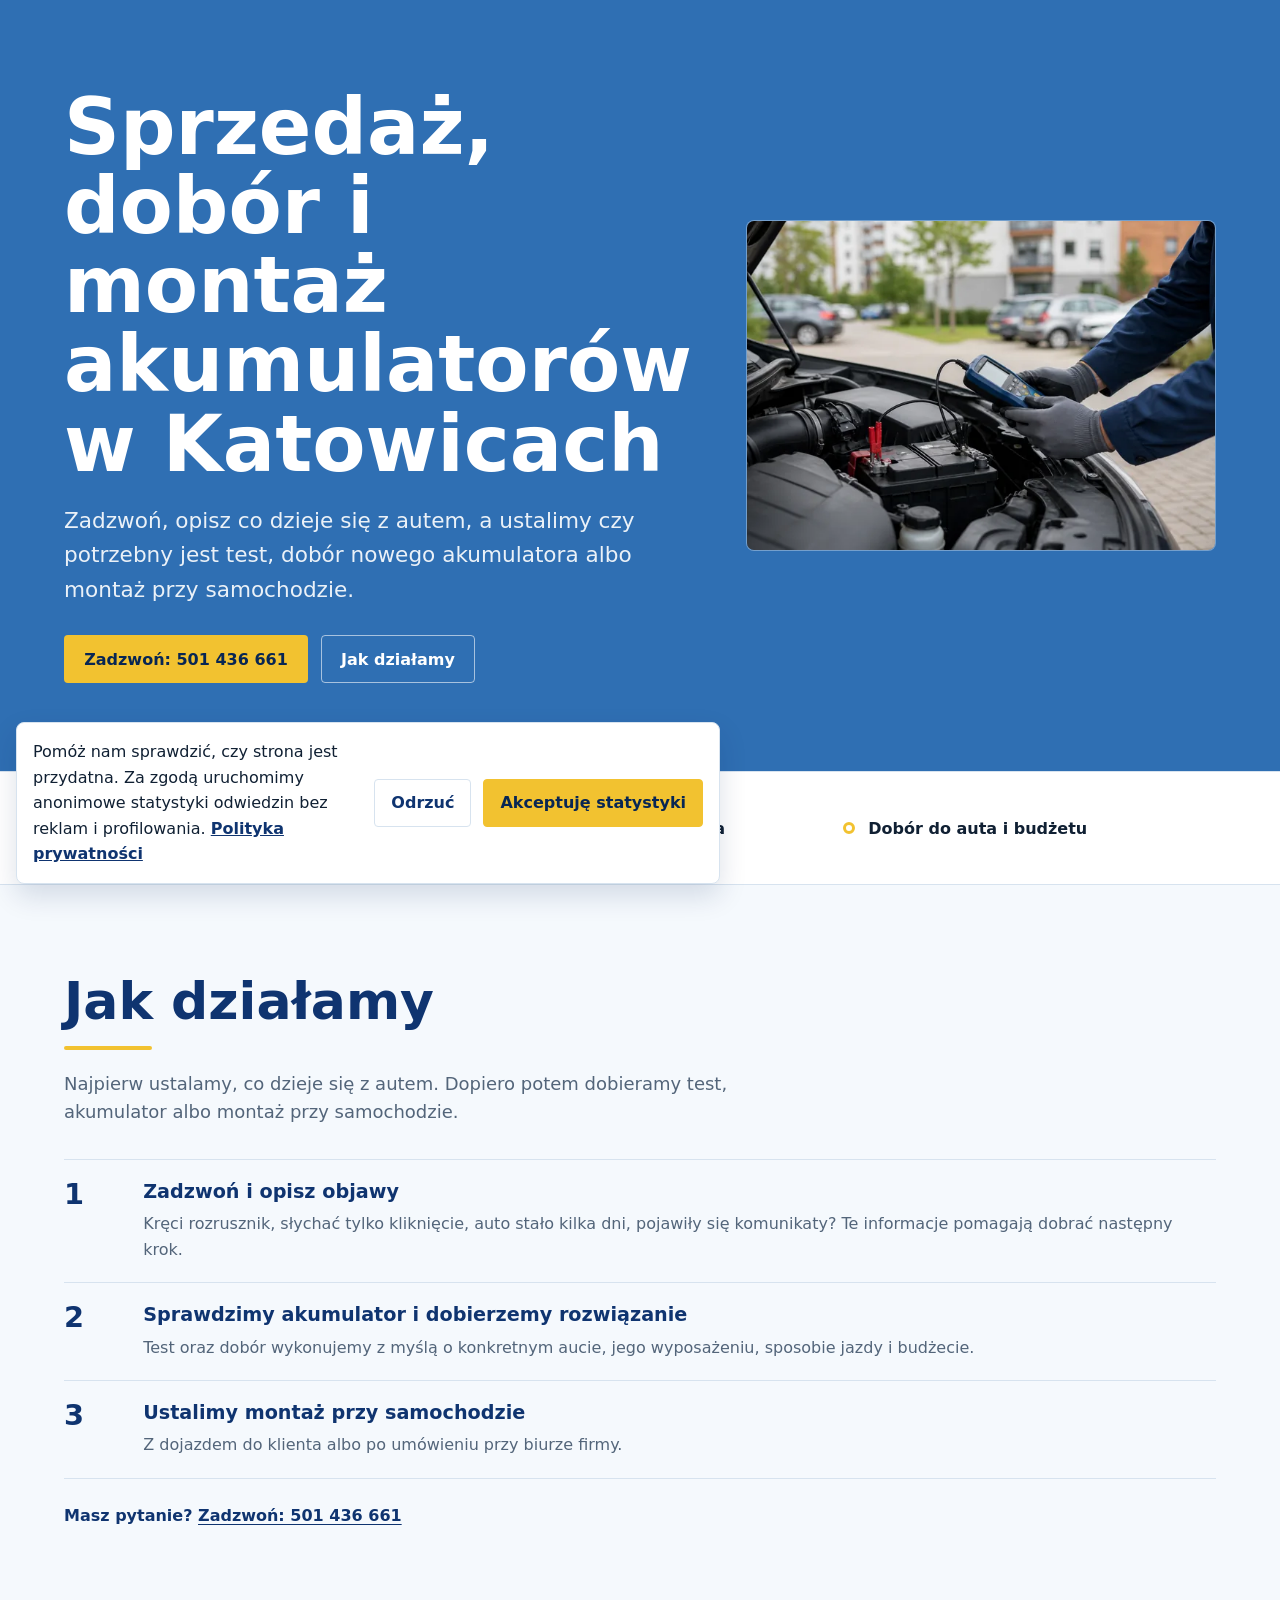
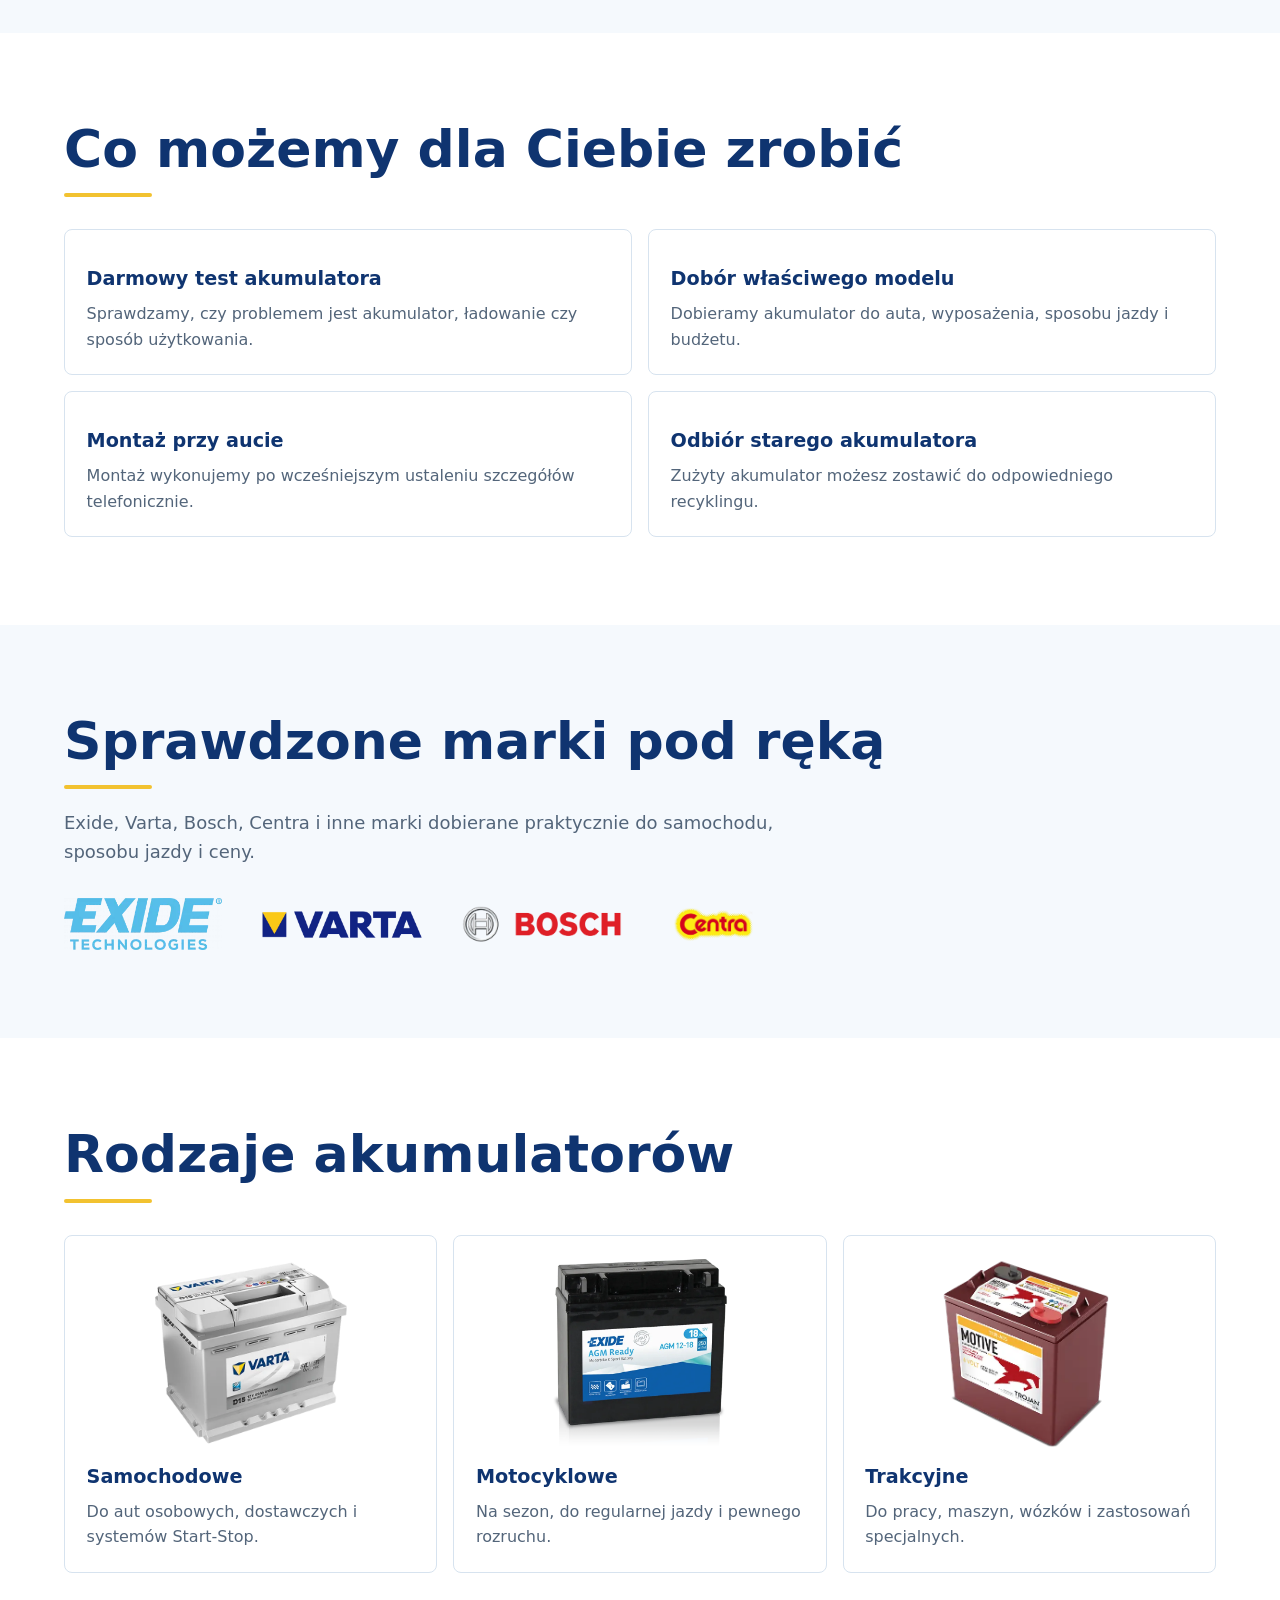
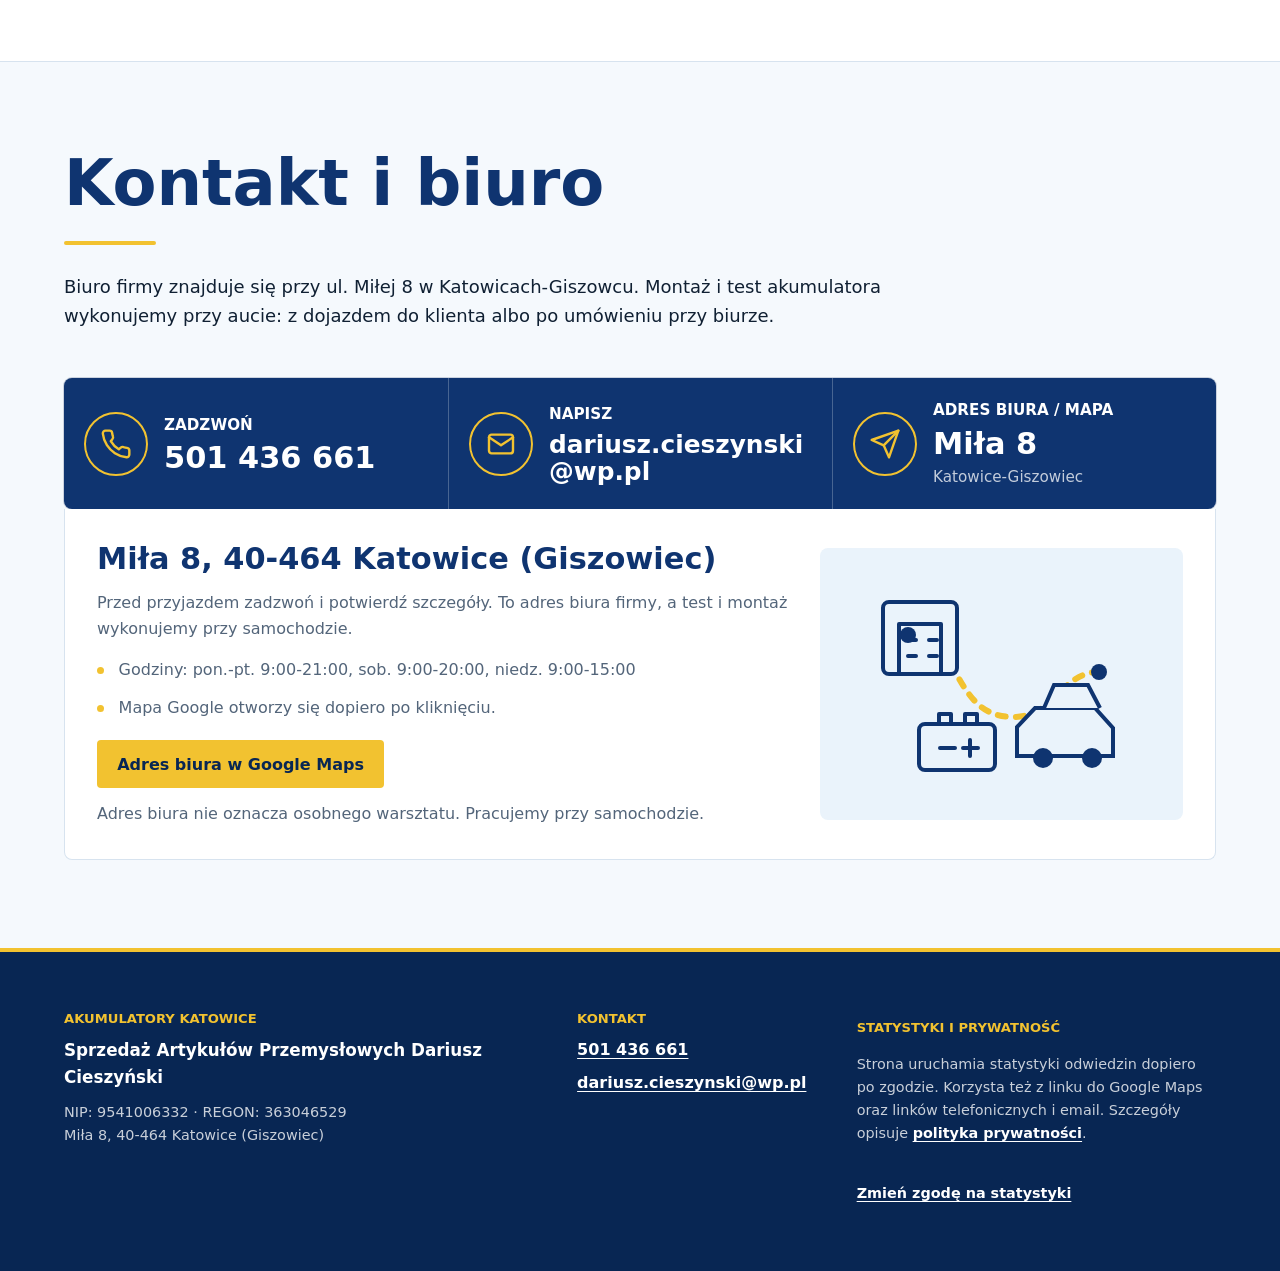
==== index.html @ f0801b29 "feat: clarify homepage service wording" ====
<!DOCTYPE html>
<html lang="pl">

<head>
    <title>Akumulatory Katowice - sprzedaż, dobór i montaż</title>
    <meta charset="UTF-8">
    <meta name="viewport" content="width=device-width, initial-scale=1.0">
    <meta name="description"
        content="Sprzedaż, dobór, test i montaż akumulatorów w Katowicach. Zadzwoń, opisz objawy i ustal kolejny krok bez wymiany w ciemno.">
    <meta name="keywords" content="akumulatory Katowice, sprzedaż akumulatorów Katowice, test akumulatora, montaż akumulatora Katowice">
    <meta name="language" content="pl">
    <link rel="canonical" href="https://akumulatory-katowice.pl/">
    <link rel="icon" type="image/png" href="./assets/favicon/favicon-96x96.png" sizes="96x96">
    <link rel="icon" type="image/svg+xml" href="./assets/favicon/favicon.svg">
    <link rel="shortcut icon" href="./assets/favicon/favicon.ico">
    <link rel="apple-touch-icon" sizes="180x180" href="./assets/favicon/apple-touch-icon.png">
    <link rel="manifest" href="./assets/favicon/site.webmanifest">
    <link href="./assets/site.css" rel="stylesheet">
    <script type="application/ld+json">
        [
          {
              "@context": "https://schema.org",
              "@type": "WebPage",
              "@id": "https://akumulatory-katowice.pl/#webpage",
              "url": "https://akumulatory-katowice.pl/",
              "name": "Akumulatory Katowice - sprzedaż, dobór i montaż",
              "description": "Sprzedaż, dobór, test i montaż akumulatorów przy aucie w Katowicach i okolicach.",
              "specialty": "Akumulatory Katowice - sprzedaż, dobór, test i montaż",
              "primaryImageOfPage": "https://akumulatory-katowice.pl/assets/hero-battery-diagnosis-1280.webp",
              "mainEntity": {
                "@id": "https://akumulatory-katowice.pl/#localbusiness"
              }
          },
          {
            "@context": "https://schema.org",
            "@type": "LocalBusiness",
            "@id": "https://akumulatory-katowice.pl/#localbusiness",
            "name": "Sprzedaż Artykułów Przemysłowych Dariusz Cieszyński",
            "alternateName": [
              "Akumulatory Katowice",
              "Sprzedaż akumulatorów Katowice",
              "Test i montaż akumulatorów przy aucie"
            ],
            "description": "Sprzedaż, dobór, test i montaż akumulatorów przy aucie w Katowicach i okolicach.",
            "address": {
              "@type": "PostalAddress",
              "streetAddress": "Miła 8",
              "addressLocality": "Katowice",
              "addressRegion": "śląskie",
              "postalCode": "40-464",
              "addressCountry": "PL"
            },
            "geo": {
              "@type": "GeoCoordinates",
              "latitude": 50.2252607,
              "longitude": 19.0676135
            },
            "telephone": "+48501436661",
            "email": "dariusz.cieszynski@wp.pl",
            "url": "https://akumulatory-katowice.pl",
            "hasMap": "https://www.google.com/maps/dir/?api=1&destination=Mi%C5%82a%208%2C%2040-464%20Katowice",
            "priceRange": "$",
            "image": "https://akumulatory-katowice.pl/assets/hero-battery-diagnosis-1280.webp",
            "areaServed": "Katowice i okolice",
            "currenciesAccepted": "PLN",
            "taxID": "9541006332",
            "identifier": [
              {
                "@type": "PropertyValue",
                "propertyID": "REGON",
                "value": "363046529"
              }
            ],
            "openingHoursSpecification": [
              {
                "@type": "OpeningHoursSpecification",
                "dayOfWeek": ["Monday", "Tuesday", "Wednesday", "Thursday", "Friday"],
                "opens": "09:00",
                "closes": "21:00"
              },
              {
                "@type": "OpeningHoursSpecification",
                "dayOfWeek": ["Saturday"],
                "opens": "09:00",
                "closes": "20:00"
              },
              {
                "@type": "OpeningHoursSpecification",
                "dayOfWeek": ["Sunday"],
                "opens": "09:00",
                "closes": "15:00"
              }
            ]
          }
        ]
        </script>
</head>

<body class="page-shell">
    <main>
        <header class="hero section">
            <div class="container hero-grid">
                <div>
                    <h1 class="hero-title">Sprzedaż, dobór i montaż akumulatorów w Katowicach</h1>
                    <p class="hero-copy">Zadzwoń, opisz co dzieje się z autem, a ustalimy czy potrzebny jest test, dobór nowego akumulatora albo montaż przy samochodzie.</p>
                    <div class="hero-actions">
                        <a class="button button-primary" href="tel:+48501436661" data-umami-event="hero-phone-cta">Zadzwoń: 501&nbsp;436&nbsp;661</a>
                        <a class="button button-secondary" href="#jak-dzialamy" data-umami-event="hero-how-it-works-secondary-cta">Jak działamy</a>
                    </div>
                </div>
                <div class="hero-media">
                    <img src="./assets/hero-battery-diagnosis-960.webp"
                        srcset="./assets/hero-battery-diagnosis-640.webp 640w, ./assets/hero-battery-diagnosis-960.webp 960w, ./assets/hero-battery-diagnosis-1280.webp 1280w"
                        sizes="(min-width: 768px) 42vw, 100vw"
                        alt="Test akumulatora przy samochodzie"
                        width="1280" height="900"
                        fetchpriority="high" decoding="async">
                </div>
            </div>
        </header>

        <section class="trust-rail section" aria-label="Najważniejsze zasady obsługi">
            <div class="container">
                <ul class="trust-list">
                    <li>Bez wymiany w ciemno</li>
                    <li>Darmowy test akumulatora</li>
                    <li>Dobór do auta i budżetu</li>
                </ul>
            </div>
        </section>

        <section id="jak-dzialamy" class="section band-soft" aria-labelledby="how-heading">
            <div class="container">
                <h2 id="how-heading" class="section-heading">Jak działamy</h2>
                <p class="section-lead">Najpierw ustalamy, co dzieje się z autem. Dopiero potem dobieramy test, akumulator albo montaż przy samochodzie.</p>
                <div class="process-list">
                    <article class="process-step">
                        <span class="process-number">1</span>
                        <div>
                            <h3>Zadzwoń i opisz objawy</h3>
                            <p>Kręci rozrusznik, słychać tylko kliknięcie, auto stało kilka dni, pojawiły się komunikaty? Te informacje pomagają dobrać następny krok.</p>
                        </div>
                    </article>
                    <article class="process-step">
                        <span class="process-number">2</span>
                        <div>
                            <h3>Sprawdzimy akumulator i dobierzemy rozwiązanie</h3>
                            <p>Test oraz dobór wykonujemy z myślą o konkretnym aucie, jego wyposażeniu, sposobie jazdy i budżecie.</p>
                        </div>
                    </article>
                    <article class="process-step">
                        <span class="process-number">3</span>
                        <div>
                            <h3>Ustalimy montaż przy samochodzie</h3>
                            <p>Z dojazdem do klienta albo po umówieniu przy biurze firmy.</p>
                        </div>
                    </article>
                </div>
                <p class="inline-phone">Masz pytanie? <a href="tel:+48501436661" data-umami-event="how-phone-inline">Zadzwoń: 501&nbsp;436&nbsp;661</a></p>
            </div>
        </section>

        <section class="section band-white" aria-labelledby="services-heading">
            <div class="container">
                <h2 id="services-heading" class="section-heading">Co możemy dla Ciebie zrobić</h2>
                <div class="services-grid">
                    <article class="service-card">
                        <h3 class="card-title">Darmowy test akumulatora</h3>
                        <p class="card-copy">Sprawdzamy, czy problemem jest akumulator, ładowanie czy sposób użytkowania.</p>
                    </article>
                    <article class="service-card">
                        <h3 class="card-title">Dobór właściwego modelu</h3>
                        <p class="card-copy">Dobieramy akumulator do auta, wyposażenia, sposobu jazdy i budżetu.</p>
                    </article>
                    <article class="service-card">
                        <h3 class="card-title">Montaż przy aucie</h3>
                        <p class="card-copy">Montaż wykonujemy po wcześniejszym ustaleniu szczegółów telefonicznie.</p>
                    </article>
                    <article class="service-card">
                        <h3 class="card-title">Odbiór starego akumulatora</h3>
                        <p class="card-copy">Zużyty akumulator możesz zostawić do odpowiedniego recyklingu.</p>
                    </article>
                </div>
            </div>
        </section>

        <section class="section band-soft" aria-labelledby="brands-heading">
            <div class="container">
                <h2 id="brands-heading" class="section-heading">Sprawdzone marki pod ręką</h2>
                <p class="section-lead">Exide, Varta, Bosch, Centra i inne marki dobierane praktycznie do samochodu, sposobu jazdy i ceny.</p>
                <div class="brand-strip" aria-label="Marki akumulatorów">
                    <img src="./assets/exide_logo_blue_300x99.webp" alt="Exide Technologies" width="300" height="99" loading="lazy" decoding="async">
                    <img src="./assets/varta-logo-1024x168.webp" alt="Varta" width="1024" height="168" loading="lazy" decoding="async">
                    <img src="./assets/bosch_logo.webp" alt="Bosch" width="800" height="189" loading="lazy" decoding="async">
                    <img src="./assets/centra_logo.webp" alt="Centra" width="1920" height="916" loading="lazy" decoding="async">
                </div>
            </div>
        </section>

        <section class="section band-white" aria-labelledby="battery-types-heading">
            <div class="container">
                <h2 id="battery-types-heading" class="section-heading">Rodzaje akumulatorów</h2>
                <div class="battery-grid">
                    <article class="battery-card">
                        <img src="./assets/varta-car-battery.webp" alt="Przykładowy akumulator samochodowy" width="500" height="500" loading="lazy" decoding="async">
                        <h3 class="card-title">Samochodowe</h3>
                        <p class="card-copy">Do aut osobowych, dostawczych i systemów Start-Stop.</p>
                    </article>
                    <article class="battery-card">
                        <img src="./assets/exide_mc_agm_ready.webp" alt="Przykładowy akumulator motocyklowy" width="650" height="650" loading="lazy" decoding="async">
                        <h3 class="card-title">Motocyklowe</h3>
                        <p class="card-copy">Na sezon, do regularnej jazdy i pewnego rozruchu.</p>
                    </article>
                    <article class="battery-card">
                        <img src="./assets/traction-battery.webp" alt="Przykładowy akumulator trakcyjny" width="615" height="415" loading="lazy" decoding="async">
                        <h3 class="card-title">Trakcyjne</h3>
                        <p class="card-copy">Do pracy, maszyn, wózków i zastosowań specjalnych.</p>
                    </article>
                </div>
            </div>
        </section>

        <!-- Contact Section -->
        <section id="kontakt" class="contact-section section" aria-labelledby="contact-heading">
            <div class="container">
                <h2 id="contact-heading" class="contact-heading">Kontakt i biuro</h2>
                <p class="contact-lead">Biuro firmy znajduje się przy ul. Miłej 8 w Katowicach-Giszowcu. Montaż i test akumulatora wykonujemy przy aucie: z dojazdem do klienta albo po umówieniu przy biurze.</p>

                <nav class="contact-action-rail" aria-label="Szybki kontakt">
                    <a class="contact-action" href="tel:+48501436661" data-umami-event="contact-phone-cta">
                        <span class="contact-action-icon" aria-hidden="true">
                            <svg viewBox="0 0 24 24" fill="none" stroke="currentColor" stroke-width="1.8"
                                stroke-linecap="round" stroke-linejoin="round" focusable="false">
                                <path
                                    d="M22 16.92v3a2 2 0 0 1-2.18 2 19.79 19.79 0 0 1-8.63-3.07 19.5 19.5 0 0 1-6-6A19.79 19.79 0 0 1 2.12 4.18 2 2 0 0 1 4.11 2h3a2 2 0 0 1 2 1.72c.12.9.32 1.77.59 2.61a2 2 0 0 1-.45 2.11L8.09 9.91a16 16 0 0 0 6 6l1.47-1.17a2 2 0 0 1 2.11-.45c.84.27 1.71.47 2.61.59A2 2 0 0 1 22 16.92z" />
                            </svg>
                        </span>
                        <span>
                            <strong>Zadzwoń</strong>
                            <span class="contact-action-value">501&nbsp;436&nbsp;661</span>
                        </span>
                    </a>
                    <a class="contact-action contact-action-email" href="mailto:dariusz.cieszynski@wp.pl"
                        data-umami-event="contact-email-cta">
                        <span class="contact-action-icon" aria-hidden="true">
                            <svg viewBox="0 0 24 24" fill="none" stroke="currentColor" stroke-width="1.8"
                                stroke-linecap="round" stroke-linejoin="round" focusable="false">
                                <rect x="3" y="5" width="18" height="14" rx="2" />
                                <path d="m3 7 9 6 9-6" />
                            </svg>
                        </span>
                        <span>
                            <strong>Napisz</strong>
                            <span class="contact-action-value">dariusz.cieszynski@wp.pl</span>
                        </span>
                    </a>
                    <a class="contact-action"
                        href="https://www.google.com/maps/dir/?api=1&destination=Mi%C5%82a%208%2C%2040-464%20Katowice"
                        target="_blank" rel="noopener noreferrer" data-umami-event="contact-directions-rail-cta">
                        <span class="contact-action-icon" aria-hidden="true">
                            <svg viewBox="0 0 24 24" fill="none" stroke="currentColor" stroke-width="1.8"
                                stroke-linecap="round" stroke-linejoin="round" focusable="false">
                                <path d="M22 2 11 13" />
                                <path d="m22 2-7 20-4-9-9-4 20-7z" />
                            </svg>
                        </span>
                        <span>
                            <strong>Adres biura / mapa</strong>
                            <span class="contact-action-value">Miła 8</span>
                            <span class="contact-action-note">Katowice-Giszowiec</span>
                        </span>
                    </a>
                </nav>

                <div class="contact-panel">
                    <div class="contact-panel-copy">
                        <h3>Miła 8, 40-464 Katowice (Giszowiec)</h3>
                        <p>Przed przyjazdem zadzwoń i potwierdź szczegóły. To adres biura firmy, a test i montaż wykonujemy przy samochodzie.</p>
                        <ul class="contact-note-list">
                            <li>Godziny: pon.-pt. 9:00-21:00, sob. 9:00-20:00, niedz. 9:00-15:00</li>
                            <li>Mapa Google otworzy się dopiero po kliknięciu.</li>
                        </ul>
                        <a class="button button-primary directions-button"
                            href="https://www.google.com/maps/dir/?api=1&destination=Mi%C5%82a%208%2C%2040-464%20Katowice"
                            target="_blank" rel="noopener noreferrer" data-umami-event="contact-directions-button-cta">Adres biura w Google Maps</a>
                        <p class="privacy-hint">Adres biura nie oznacza osobnego warsztatu. Pracujemy przy samochodzie.</p>
                    </div>
                    <div class="contact-visual" aria-hidden="true">
                        <svg viewBox="0 0 320 260" focusable="false">
                            <path class="contact-visual-route" d="M67 81c54 0 43 82 105 82 42 0 48-45 86-45" />
                            <g class="contact-visual-office">
                                <rect x="42" y="48" width="74" height="72" rx="6" />
                                <path d="M58 120V70h42v50" />
                                <path d="M67 86h8M88 86h8M67 102h8M88 102h8" />
                            </g>
                            <g class="contact-visual-car">
                                <path d="M194 154h60l18 20v28h-96v-29l18-19z" />
                                <path d="M203 154l10-23h34l12 23" />
                                <circle cx="202" cy="204" r="10" />
                                <circle cx="251" cy="204" r="10" />
                            </g>
                            <g class="contact-visual-battery">
                                <rect x="78" y="170" width="76" height="46" rx="6" />
                                <path d="M98 170v-10h12v10M124 170v-10h12v10" />
                                <path d="M99 194h15M122 194h15M129 186v16" />
                            </g>
                            <circle class="contact-visual-dot" cx="67" cy="81" r="8" />
                            <circle class="contact-visual-dot" cx="258" cy="118" r="8" />
                        </svg>
                    </div>
                </div>
            </div>
        </section>

        <!-- Footer -->
        <footer class="site-footer">
            <div class="container footer-grid">
                <div>
                    <p class="footer-kicker">Akumulatory Katowice</p>
                    <p class="footer-business">Sprzedaż Artykułów Przemysłowych Dariusz Cieszyński</p>
                    <p class="footer-meta">NIP: 9541006332 · REGON: 363046529<br>Miła 8, 40-464 Katowice (Giszowiec)</p>
                </div>
                <div>
                    <p class="footer-heading">Kontakt</p>
                    <ul class="footer-list">
                        <li><a href="tel:+48501436661">501&nbsp;436&nbsp;661</a></li>
                        <li><a href="mailto:dariusz.cieszynski@wp.pl">dariusz.cieszynski@wp.pl</a></li>
                    </ul>
                </div>
                <div id="prywatnosc" class="privacy-note">
                    <p class="footer-heading">Statystyki i prywatność</p>
                    <p>Strona uruchamia statystyki odwiedzin dopiero po zgodzie. Korzysta też z linku do Google Maps oraz linków telefonicznych i email. Szczegóły opisuje <a href="./privacy-policy.html">polityka prywatności</a>.</p>
                    <button class="privacy-settings" type="button" data-analytics-settings>Zmień zgodę na statystyki</button>
                </div>
            </div>
        </footer>
    </main>

    <section id="analytics-consent" class="analytics-consent" aria-label="Zgoda na statystyki" hidden>
        <div class="analytics-consent__inner">
            <p>Pomóż nam sprawdzić, czy strona jest przydatna. Za zgodą uruchomimy anonimowe statystyki odwiedzin bez reklam i profilowania.
                <a href="./privacy-policy.html">Polityka prywatności</a></p>
            <div class="analytics-consent__actions">
                <button class="analytics-consent__reject" type="button" data-analytics-reject>Odrzuć</button>
                <button class="analytics-consent__accept" type="button" data-analytics-accept>Akceptuję statystyki</button>
            </div>
        </div>
    </section>

    <script src="./assets/analytics-consent.js" defer></script>
</body>

</html>
---- assets/site.css ----
/*
Site CSS source of truth. There is no Tailwind build step.
Edit this file directly; index.html, 404.html, and privacy-policy.html all reference it.
*/
:root {
  color-scheme: light;
  --color-navy: #0f3470;
  --color-navy-strong: #082653;
  --color-blue: #2f6fb3;
  --color-blue-soft: #eaf3fb;
  --color-blue-soft-2: #f5f9fd;
  --color-yellow: #f2c230;
  --color-yellow-strong: #e0a90f;
  --color-ink: #102033;
  --color-muted: #53657a;
  --color-border: #d7e3ef;
  --color-white: #ffffff;
  --shadow-soft: 0 10px 26px rgb(8 38 83 / 0.1);
  --shadow-rail: 0 0 0 1px rgb(8 38 83 / 0.18);
  --radius-sm: 0.25rem;
  --radius-md: 0.5rem;
  --container: 72rem;
}

*,
*::before,
*::after {
  box-sizing: border-box;
}

html {
  scroll-behavior: smooth;
}

body {
  margin: 0;
  background: var(--color-blue-soft-2);
  color: var(--color-ink);
  font-family: system-ui, -apple-system, BlinkMacSystemFont, "Segoe UI", sans-serif;
  line-height: 1.6;
}

img,
svg {
  display: block;
  max-width: 100%;
}

a {
  color: inherit;
}

a:focus-visible,
button:focus-visible {
  outline: 3px solid var(--color-yellow);
  outline-offset: 3px;
}

.page-shell {
  min-height: 100vh;
}

.section {
  padding: clamp(3rem, 7vw, 5.5rem) 1.25rem;
}

.container {
  width: min(100%, var(--container));
  margin-inline: auto;
}

.section-heading {
  margin: 0;
  color: var(--color-navy);
  font-size: clamp(2rem, 5vw, 3.25rem);
  line-height: 1.08;
  text-wrap: balance;
}

.section-heading::after {
  content: "";
  display: block;
  width: 5.5rem;
  height: 0.25rem;
  margin-top: 1rem;
  border-radius: 999px;
  background: var(--color-yellow);
}

.section-lead {
  max-width: 48rem;
  margin: 1.25rem 0 0;
  color: var(--color-muted);
  font-size: 1.125rem;
}

.button {
  display: inline-flex;
  min-height: 3rem;
  align-items: center;
  justify-content: center;
  gap: 0.55rem;
  padding: 0.75rem 1.2rem;
  border: 1px solid transparent;
  border-radius: var(--radius-sm);
  font-weight: 800;
  line-height: 1.2;
  text-align: center;
  text-decoration: none;
}

.button-primary {
  background: var(--color-yellow);
  color: var(--color-navy-strong);
}

.button-primary:hover,
.button-primary:focus-visible {
  background: #ffd84d;
}

.button-secondary {
  border-color: rgb(255 255 255 / 0.58);
  color: var(--color-white);
}

.button-secondary:hover,
.button-secondary:focus-visible {
  background: rgb(255 255 255 / 0.1);
  border-color: var(--color-white);
}

.button-outline {
  border-color: var(--color-border);
  background: var(--color-white);
  color: var(--color-navy);
}

.button-outline:hover,
.button-outline:focus-visible {
  border-color: var(--color-yellow);
  background: var(--color-blue-soft);
}

.hero {
  background: #2f6fb3;
  color: var(--color-white);
}

.hero-grid {
  display: grid;
  gap: clamp(2rem, 5vw, 4rem);
  align-items: center;
}

.hero-title {
  max-width: 46rem;
  margin: 0;
  font-size: clamp(2.4rem, 8vw, 4.85rem);
  line-height: 1.02;
  text-wrap: balance;
}

.hero-copy {
  max-width: 42rem;
  margin: 1.25rem 0 0;
  color: rgb(255 255 255 / 0.9);
  font-size: clamp(1.08rem, 2vw, 1.35rem);
}

.hero-actions {
  display: flex;
  flex-wrap: wrap;
  gap: 0.8rem;
  margin-top: 1.75rem;
}

.hero-media {
  overflow: hidden;
  border-radius: var(--radius-md);
  border: 1px solid rgb(255 255 255 / 0.26);
  background: rgb(255 255 255 / 0.1);
}

.hero-media img {
  width: 100%;
  height: auto;
  aspect-ratio: 1280 / 900;
  object-fit: cover;
}

.trust-rail {
  padding-block: clamp(1.35rem, 3vw, 2rem);
  background: var(--color-white);
  border-top: 1px solid var(--color-border);
  border-bottom: 1px solid var(--color-border);
}

.trust-list {
  display: grid;
  gap: 1rem;
  margin: 0;
  padding: 0;
  list-style: none;
}

.trust-list li {
  display: flex;
  align-items: center;
  gap: 0.85rem;
  min-height: 3rem;
  padding: 0.35rem 0;
  color: var(--color-ink);
  font-weight: 800;
}

.trust-list li::before {
  content: "";
  width: 0.75rem;
  height: 0.75rem;
  flex: 0 0 auto;
  border: 3px solid var(--color-yellow);
  border-radius: 50%;
  background: var(--color-white);
}

.services-grid,
.battery-grid {
  display: grid;
  gap: 1rem;
  margin-top: 2rem;
}

.service-card,
.battery-card,
.policy-card,
.not-found-card {
  border: 1px solid var(--color-border);
  border-radius: var(--radius-md);
  background: var(--color-white);
  box-shadow: none;
}

.service-card,
.battery-card {
  padding: 1.35rem;
}

.process-list {
  display: grid;
  gap: 0;
  margin-top: 2rem;
  border-top: 1px solid var(--color-border);
}

.process-step {
  display: grid;
  gap: 0.75rem;
  padding: 1.25rem 0;
  border-bottom: 1px solid var(--color-border);
}

.process-number {
  color: var(--color-navy);
  font-size: 1.8rem;
  font-weight: 900;
  line-height: 1;
}

.process-step h3 {
  margin: 0;
  color: var(--color-navy);
  font-size: 1.2rem;
  line-height: 1.25;
}

.process-step p {
  margin: 0.45rem 0 0;
  color: var(--color-muted);
}

.card-title {
  margin: 1rem 0 0;
  color: var(--color-navy);
  font-size: 1.2rem;
  line-height: 1.25;
}

.card-copy {
  margin: 0.6rem 0 0;
  color: var(--color-muted);
}

.inline-phone {
  margin-top: 1.5rem;
  color: var(--color-navy);
  font-weight: 800;
}

.inline-phone a {
  color: var(--color-navy);
  text-underline-offset: 0.2em;
}

.band-white {
  background: var(--color-white);
}

.band-soft {
  background: var(--color-blue-soft-2);
}

.brand-strip {
  display: flex;
  flex-wrap: wrap;
  gap: 1.75rem 2.5rem;
  align-items: center;
  margin-top: 2rem;
}

.brand-strip img {
  width: auto;
  max-width: 10rem;
  max-height: 3.25rem;
  object-fit: contain;
  filter: saturate(0.92);
}

.battery-card img {
  width: 100%;
  height: 12rem;
  object-fit: contain;
  margin-bottom: 1rem;
}

.contact-section {
  background: var(--color-blue-soft-2);
  border-top: 1px solid var(--color-border);
}

.contact-heading {
  margin: 0;
  color: var(--color-navy);
  font-size: clamp(2.4rem, 7vw, 4rem);
  font-weight: 800;
  line-height: 1.05;
  text-wrap: balance;
}

.contact-heading::after {
  content: "";
  display: block;
  width: 5.75rem;
  height: 0.25rem;
  margin-top: 1.5rem;
  border-radius: 999px;
  background: var(--color-yellow);
}

.contact-lead {
  max-width: 56rem;
  margin: 1.75rem 0 0;
  color: var(--color-ink);
  font-size: 1.125rem;
}

.contact-action-rail {
  display: grid;
  margin-top: 3rem;
  overflow: hidden;
  border-radius: var(--radius-md);
  background: var(--color-navy);
  box-shadow: var(--shadow-rail);
}

.contact-action {
  display: flex;
  min-height: 6.75rem;
  align-items: center;
  gap: 1rem;
  padding: 1.25rem;
  color: var(--color-white);
  text-decoration: none;
}

.contact-action + .contact-action {
  border-top: 1px solid rgb(255 255 255 / 0.24);
}

.contact-action:hover,
.contact-action:focus-visible {
  background: rgb(255 255 255 / 0.08);
}

.contact-action-icon {
  display: inline-flex;
  width: 4rem;
  height: 4rem;
  flex: 0 0 auto;
  align-items: center;
  justify-content: center;
  border: 2px solid var(--color-yellow);
  border-radius: 999px;
  color: var(--color-yellow);
}

.contact-action-icon svg {
  width: 2rem;
  height: 2rem;
}

.contact-action strong,
.contact-action-value,
.contact-action-note {
  display: block;
}

.contact-action strong {
  font-size: 0.95rem;
  text-transform: uppercase;
  letter-spacing: 0;
}

.contact-action-value {
  margin-top: 0.25rem;
  font-size: clamp(1.35rem, 3.4vw, 1.9rem);
  font-weight: 900;
  line-height: 1.1;
}

.contact-action-email .contact-action-value {
  overflow-wrap: anywhere;
  font-size: clamp(1rem, 3vw, 1.55rem);
}

.contact-action-note {
  margin-top: 0.3rem;
  color: rgb(255 255 255 / 0.75);
  font-size: 0.95rem;
}

.contact-panel {
  display: grid;
  gap: 1.5rem;
  padding: clamp(1.25rem, 3vw, 2rem);
  border: 1px solid var(--color-border);
  border-top: 0;
  border-radius: 0 0 var(--radius-md) var(--radius-md);
  background: var(--color-white);
}

.contact-panel-copy h3 {
  margin: 0;
  color: var(--color-navy);
  font-size: clamp(1.35rem, 3vw, 1.9rem);
  line-height: 1.18;
}

.contact-panel-copy p {
  margin: 0.8rem 0 0;
  color: var(--color-muted);
}

.location-hours,
.privacy-hint {
  margin-top: 1rem;
  color: var(--color-muted);
}

.directions-button {
  margin-top: 1.25rem;
}

.contact-note-list {
  display: grid;
  gap: 0.75rem;
  margin: 1rem 0 0;
  padding: 0;
  list-style: none;
}

.contact-note-list li {
  position: relative;
  padding-left: 1.35rem;
  color: var(--color-muted);
}

.contact-note-list li::before {
  content: "";
  position: absolute;
  top: 0.62rem;
  left: 0;
  width: 0.45rem;
  height: 0.45rem;
  border-radius: 50%;
  background: var(--color-yellow);
}

.contact-visual {
  display: grid;
  min-height: 17rem;
  align-items: center;
  justify-items: center;
  border-radius: var(--radius-md);
  background: var(--color-blue-soft);
}

.contact-visual svg {
  width: min(100%, 20rem);
  height: auto;
}

.contact-visual-route {
  fill: none;
  stroke: var(--color-yellow);
  stroke-dasharray: 8 10;
  stroke-linecap: round;
  stroke-width: 6;
}

.contact-visual-office rect,
.contact-visual-car path,
.contact-visual-battery rect {
  fill: var(--color-blue-soft);
  stroke: var(--color-navy);
  stroke-width: 4;
}

.contact-visual-office path,
.contact-visual-battery path {
  fill: none;
  stroke: var(--color-navy);
  stroke-linecap: round;
  stroke-linejoin: round;
  stroke-width: 4;
}

.contact-visual-car circle,
.contact-visual-dot {
  fill: var(--color-navy);
}

.site-footer {
  padding: clamp(2.25rem, 5vw, 3.5rem) 1.25rem;
  border-top: 0.25rem solid var(--color-yellow);
  background: var(--color-navy-strong);
  color: var(--color-white);
}

.footer-grid {
  display: grid;
  gap: 1.75rem;
  align-items: start;
}

.footer-kicker,
.footer-heading {
  margin: 0 0 0.55rem;
  color: var(--color-yellow);
  font-weight: 900;
  text-transform: uppercase;
  letter-spacing: 0;
  font-size: 0.82rem;
}

.footer-business {
  margin: 0;
  font-weight: 800;
  font-size: 1.05rem;
}

.footer-meta,
.privacy-note {
  margin: 0.6rem 0 0;
  max-width: 58rem;
  color: rgb(255 255 255 / 0.78);
  font-size: 0.9rem;
}

.footer-list {
  display: grid;
  gap: 0.45rem;
  margin: 0;
  padding: 0;
  list-style: none;
}

.site-footer a,
.privacy-note a {
  color: var(--color-white);
  font-weight: 800;
  text-underline-offset: 0.2em;
}

.privacy-settings {
  display: inline-flex;
  min-height: 2.75rem;
  align-items: center;
  margin-top: 0.75rem;
  border: 0;
  background: transparent;
  color: var(--color-white);
  cursor: pointer;
  font: inherit;
  font-weight: 800;
  padding: 0;
  text-decoration: underline;
  text-underline-offset: 0.2em;
}

.analytics-consent {
  position: fixed;
  inset: auto 1rem 1rem;
  z-index: 20;
}

.analytics-consent[hidden] {
  display: none;
}

.analytics-consent__inner {
  display: grid;
  gap: 1rem;
  max-width: 44rem;
  padding: 1rem;
  border: 1px solid var(--color-border);
  border-radius: var(--radius-md);
  background: var(--color-white);
  box-shadow: 0 12px 28px rgb(8 38 83 / 0.14);
}

.analytics-consent p {
  margin: 0;
  color: var(--color-ink);
}

.analytics-consent a {
  color: var(--color-navy);
  font-weight: 800;
}

.analytics-consent__actions {
  display: flex;
  flex-wrap: wrap;
  gap: 0.75rem;
}

.analytics-consent button {
  min-height: 2.75rem;
  border-radius: var(--radius-sm);
  cursor: pointer;
  font: inherit;
  font-weight: 800;
  padding: 0.65rem 1rem;
}

.analytics-consent__reject {
  border: 1px solid var(--color-border);
  background: var(--color-white);
  color: var(--color-navy);
}

.analytics-consent__accept {
  border: 1px solid var(--color-yellow);
  background: var(--color-yellow);
  color: var(--color-navy-strong);
}

.legal-header {
  background: var(--color-blue);
  color: var(--color-white);
}

.legal-header a {
  color: var(--color-white);
  font-weight: 800;
  text-underline-offset: 0.2em;
}

.policy {
  max-width: 58rem;
}

.policy-card {
  padding: clamp(1.25rem, 4vw, 2rem);
}

.policy h2 {
  margin: 1.75rem 0 0;
  color: var(--color-navy);
  font-size: 1.25rem;
  line-height: 1.3;
}

.policy h2:first-child {
  margin-top: 0;
}

.policy p,
.policy li {
  color: var(--color-ink);
}

.policy ul {
  margin-top: 0.75rem;
  padding-left: 1.25rem;
}

.policy a {
  color: var(--color-navy);
  font-weight: 800;
  text-underline-offset: 0.2em;
}

.not-found-wrap {
  display: grid;
  min-height: 100vh;
  align-items: center;
  padding: 1.25rem;
  background: var(--color-blue);
}

.not-found-card {
  width: min(100%, 48rem);
  margin: auto;
  padding: clamp(1.5rem, 5vw, 2.75rem);
  border-top: 0.25rem solid var(--color-yellow);
  text-align: center;
}

.not-found-visual {
  display: grid;
  justify-items: center;
  margin: 1.25rem 0 1.5rem;
}

.not-found-visual svg {
  width: min(100%, 14rem);
  height: auto;
}

.not-found-route {
  fill: none;
  stroke: var(--color-yellow);
  stroke-dasharray: 7 9;
  stroke-linecap: round;
  stroke-width: 6;
}

.not-found-battery rect,
.not-found-sign path:first-child {
  fill: var(--color-blue-soft);
  stroke: var(--color-navy);
  stroke-width: 4;
}

.not-found-battery path,
.not-found-sign path:not(:first-child) {
  fill: none;
  stroke: var(--color-navy);
  stroke-linecap: round;
  stroke-linejoin: round;
  stroke-width: 4;
}

.not-found-sign circle,
.not-found-dot {
  fill: var(--color-navy);
}

.not-found-card h1 {
  margin: 0;
  color: var(--color-navy);
  font-size: clamp(2.2rem, 8vw, 4rem);
  line-height: 1.05;
}

.not-found-card p {
  color: var(--color-muted);
}

.not-found-card .hero-actions {
  justify-content: center;
}

.not-found-card .button {
  min-width: min(100%, 13rem);
}

.not-found-card .footer-business {
  color: var(--color-navy);
}

@media (min-width: 48rem) {
  .hero-grid {
    grid-template-columns: minmax(0, 1.05fr) minmax(20rem, 0.8fr);
  }

  .trust-list,
  .battery-grid {
    grid-template-columns: repeat(3, minmax(0, 1fr));
  }

  .process-step {
    grid-template-columns: 4.2rem minmax(0, 1fr);
    align-items: start;
  }

  .services-grid {
    grid-template-columns: repeat(2, minmax(0, 1fr));
  }

  .contact-action-rail {
    grid-template-columns: repeat(3, minmax(0, 1fr));
  }

  .contact-action + .contact-action {
    border-top: 0;
    border-left: 1px solid rgb(255 255 255 / 0.24);
  }

  .contact-panel {
    grid-template-columns: minmax(0, 1fr) minmax(18rem, 0.52fr);
    align-items: center;
  }

  .analytics-consent__inner {
    grid-template-columns: 1fr auto;
    align-items: center;
  }

  .footer-grid {
    grid-template-columns: minmax(0, 1.35fr) minmax(12rem, 0.7fr) minmax(18rem, 1fr);
  }
}

@media (max-width: 42rem) {
  .hero-actions,
  .analytics-consent__actions {
    display: grid;
    grid-template-columns: 1fr;
  }

  .button,
  .analytics-consent button {
    width: 100%;
  }

  .contact-action {
    min-height: 5.75rem;
  }

  .contact-action-icon {
    width: 3rem;
    height: 3rem;
  }

  .contact-action-icon svg {
    width: 1.45rem;
    height: 1.45rem;
  }
}
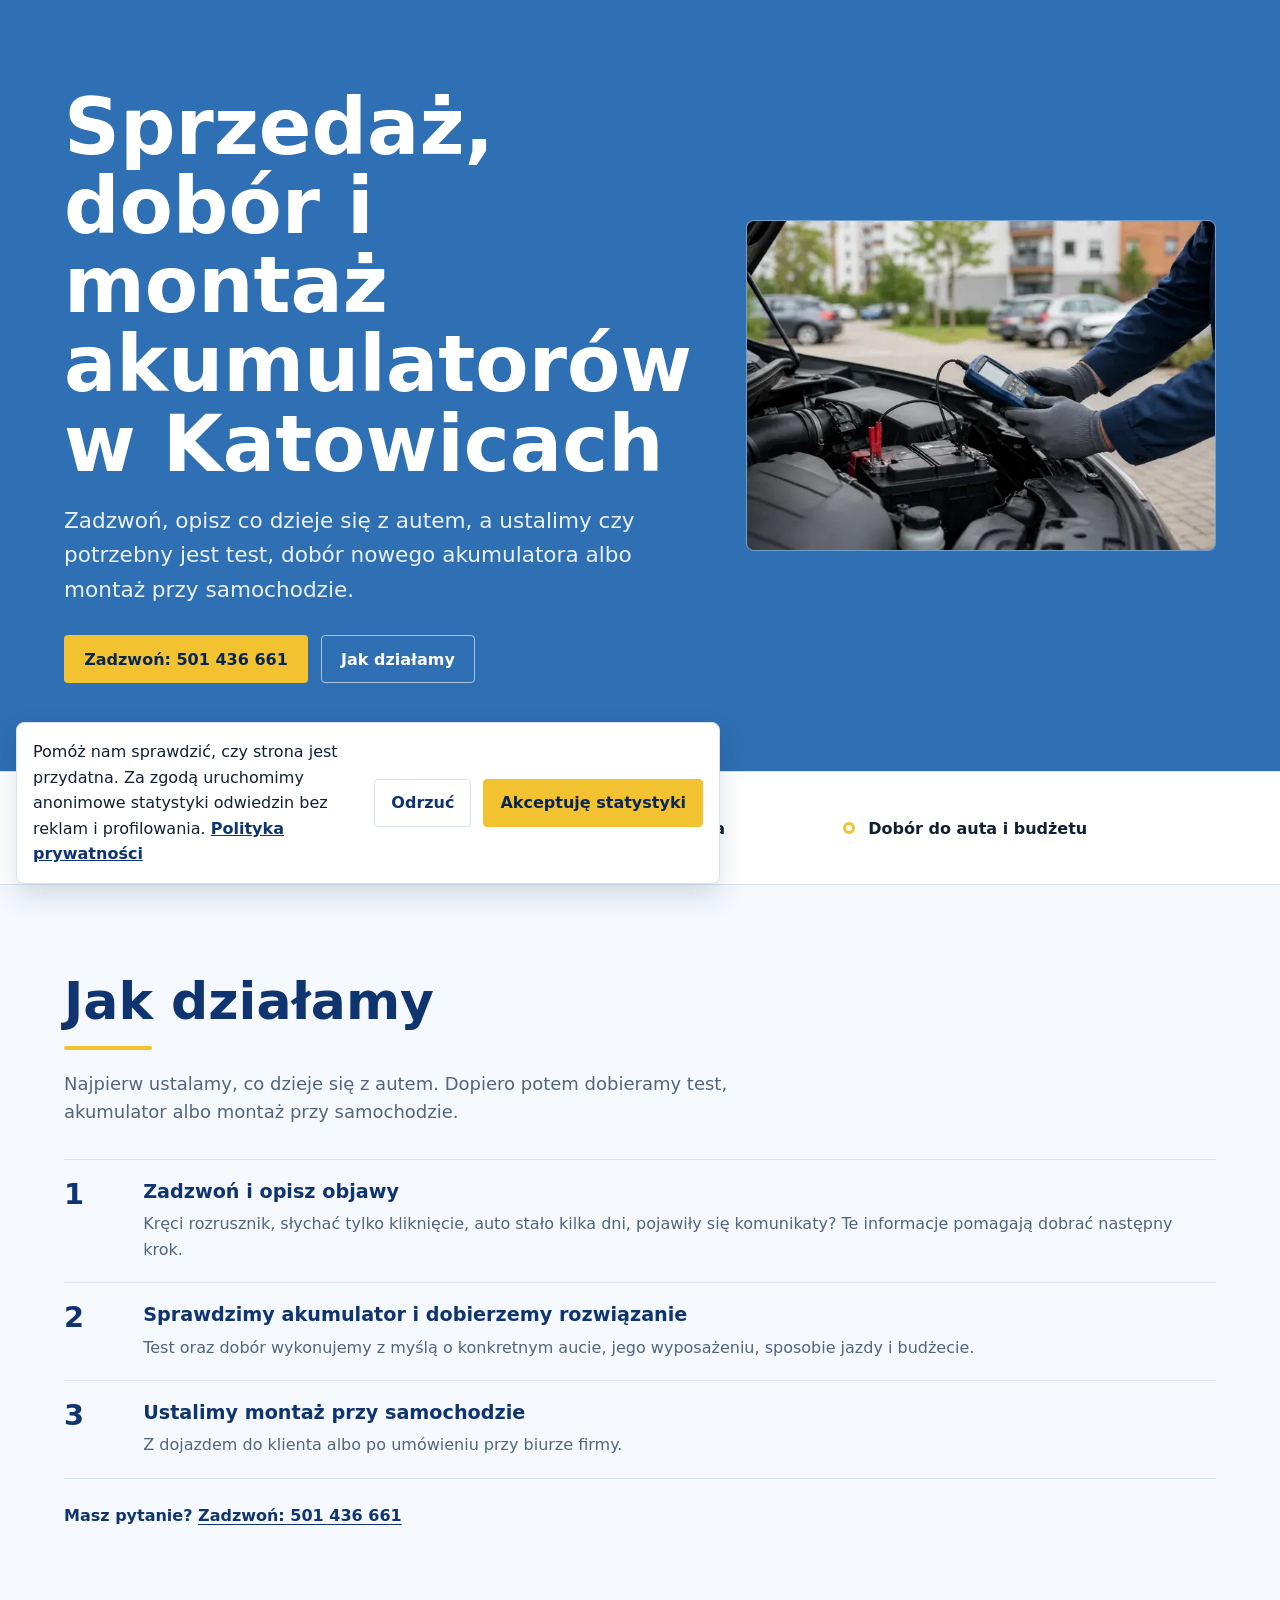
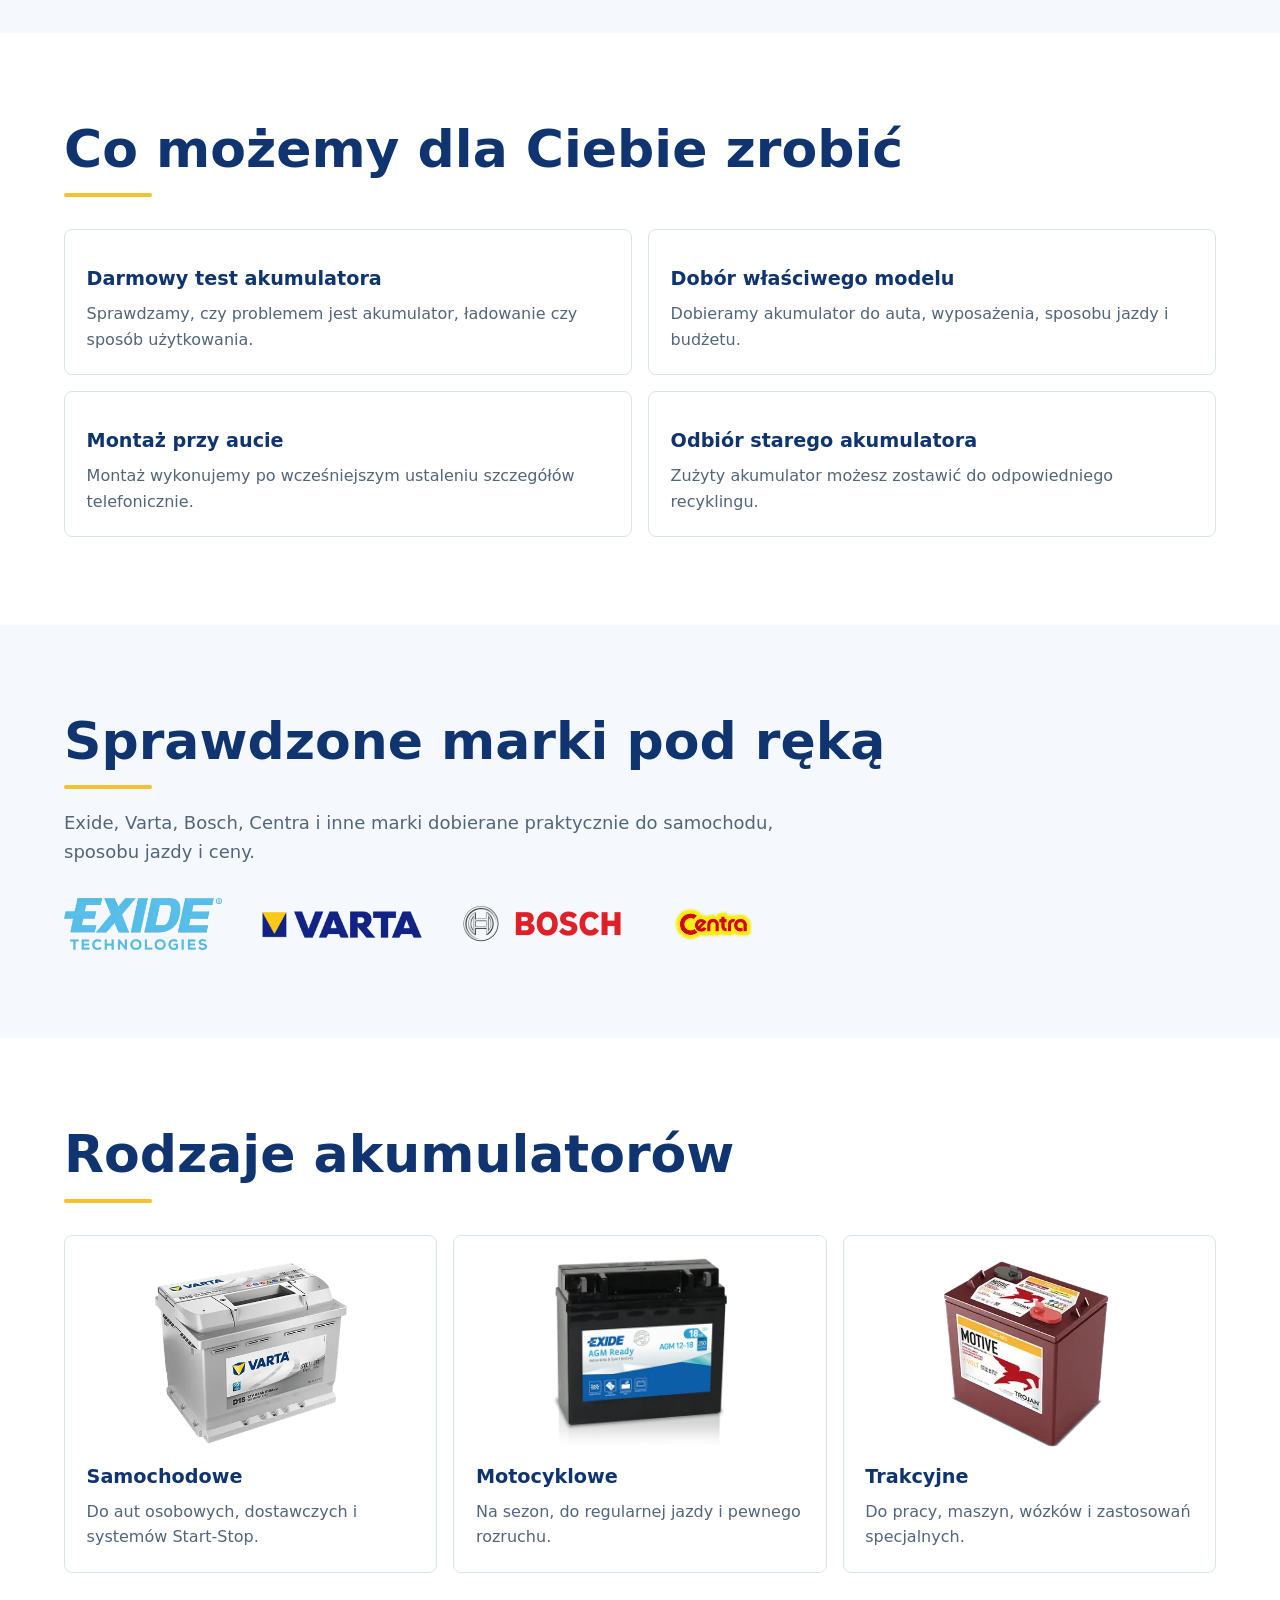
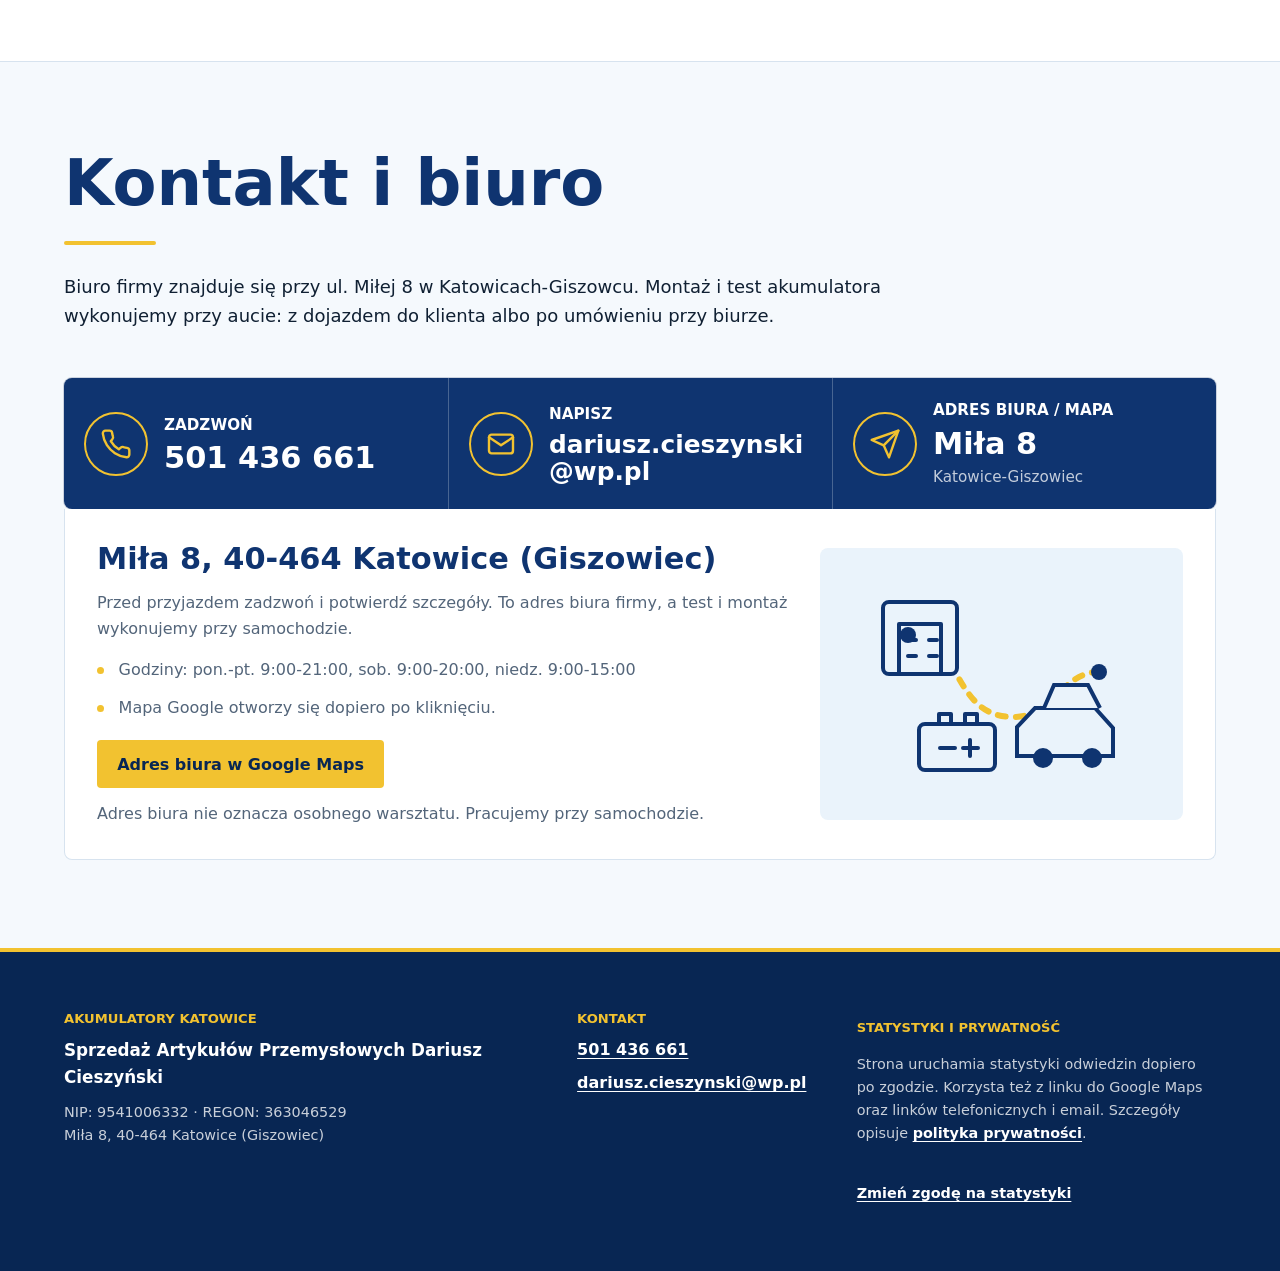
==== commit 63624f02: "perf: optimize homepage image assets" ====
--- a/index.html
+++ b/index.html
@@ -190,9 +190,9 @@
                 <p class="section-lead">Exide, Varta, Bosch, Centra i inne marki dobierane praktycznie do samochodu, sposobu jazdy i ceny.</p>
                 <div class="brand-strip" aria-label="Marki akumulatorów">
                     <img src="./assets/exide_logo_blue_300x99.webp" alt="Exide Technologies" width="300" height="99" loading="lazy" decoding="async">
-                    <img src="./assets/varta-logo-1024x168.webp" alt="Varta" width="1024" height="168" loading="lazy" decoding="async">
-                    <img src="./assets/bosch_logo.webp" alt="Bosch" width="800" height="189" loading="lazy" decoding="async">
-                    <img src="./assets/centra_logo.webp" alt="Centra" width="1920" height="916" loading="lazy" decoding="async">
+                    <img src="./assets/varta-logo-1024x168.webp" alt="Varta" width="512" height="84" loading="lazy" decoding="async">
+                    <img src="./assets/bosch_logo.webp" alt="Bosch" width="320" height="76" loading="lazy" decoding="async">
+                    <img src="./assets/centra_logo.webp" alt="Centra" width="420" height="200" loading="lazy" decoding="async">
                 </div>
             </div>
         </section>
@@ -202,17 +202,17 @@
                 <h2 id="battery-types-heading" class="section-heading">Rodzaje akumulatorów</h2>
                 <div class="battery-grid">
                     <article class="battery-card">
-                        <img src="./assets/varta-car-battery.webp" alt="Przykładowy akumulator samochodowy" width="500" height="500" loading="lazy" decoding="async">
+                        <img src="./assets/varta-car-battery.webp" alt="Przykładowy akumulator samochodowy" width="360" height="360" loading="lazy" decoding="async">
                         <h3 class="card-title">Samochodowe</h3>
                         <p class="card-copy">Do aut osobowych, dostawczych i systemów Start-Stop.</p>
                     </article>
                     <article class="battery-card">
-                        <img src="./assets/exide_mc_agm_ready.webp" alt="Przykładowy akumulator motocyklowy" width="650" height="650" loading="lazy" decoding="async">
+                        <img src="./assets/exide_mc_agm_ready.webp" alt="Przykładowy akumulator motocyklowy" width="420" height="420" loading="lazy" decoding="async">
                         <h3 class="card-title">Motocyklowe</h3>
                         <p class="card-copy">Na sezon, do regularnej jazdy i pewnego rozruchu.</p>
                     </article>
                     <article class="battery-card">
-                        <img src="./assets/traction-battery.webp" alt="Przykładowy akumulator trakcyjny" width="615" height="415" loading="lazy" decoding="async">
+                        <img src="./assets/traction-battery.webp" alt="Przykładowy akumulator trakcyjny" width="480" height="324" loading="lazy" decoding="async">
                         <h3 class="card-title">Trakcyjne</h3>
                         <p class="card-copy">Do pracy, maszyn, wózków i zastosowań specjalnych.</p>
                     </article>
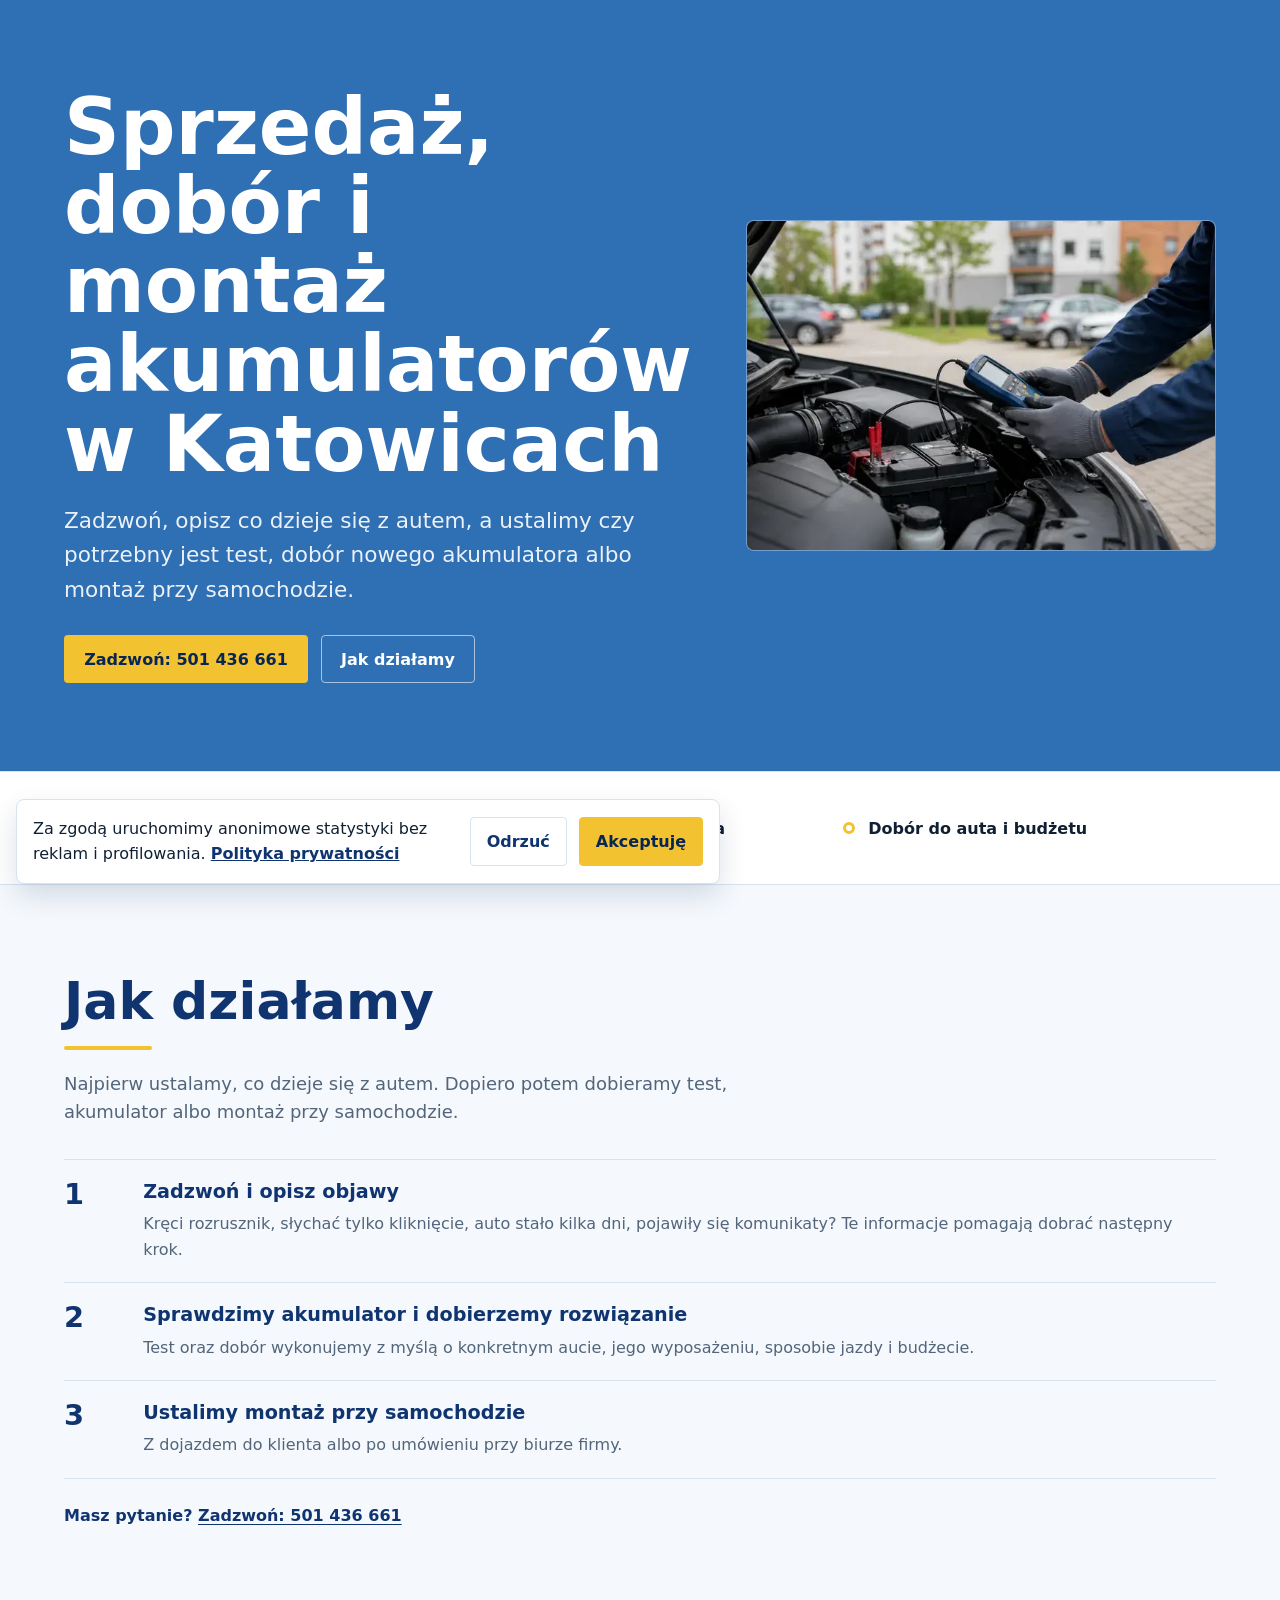
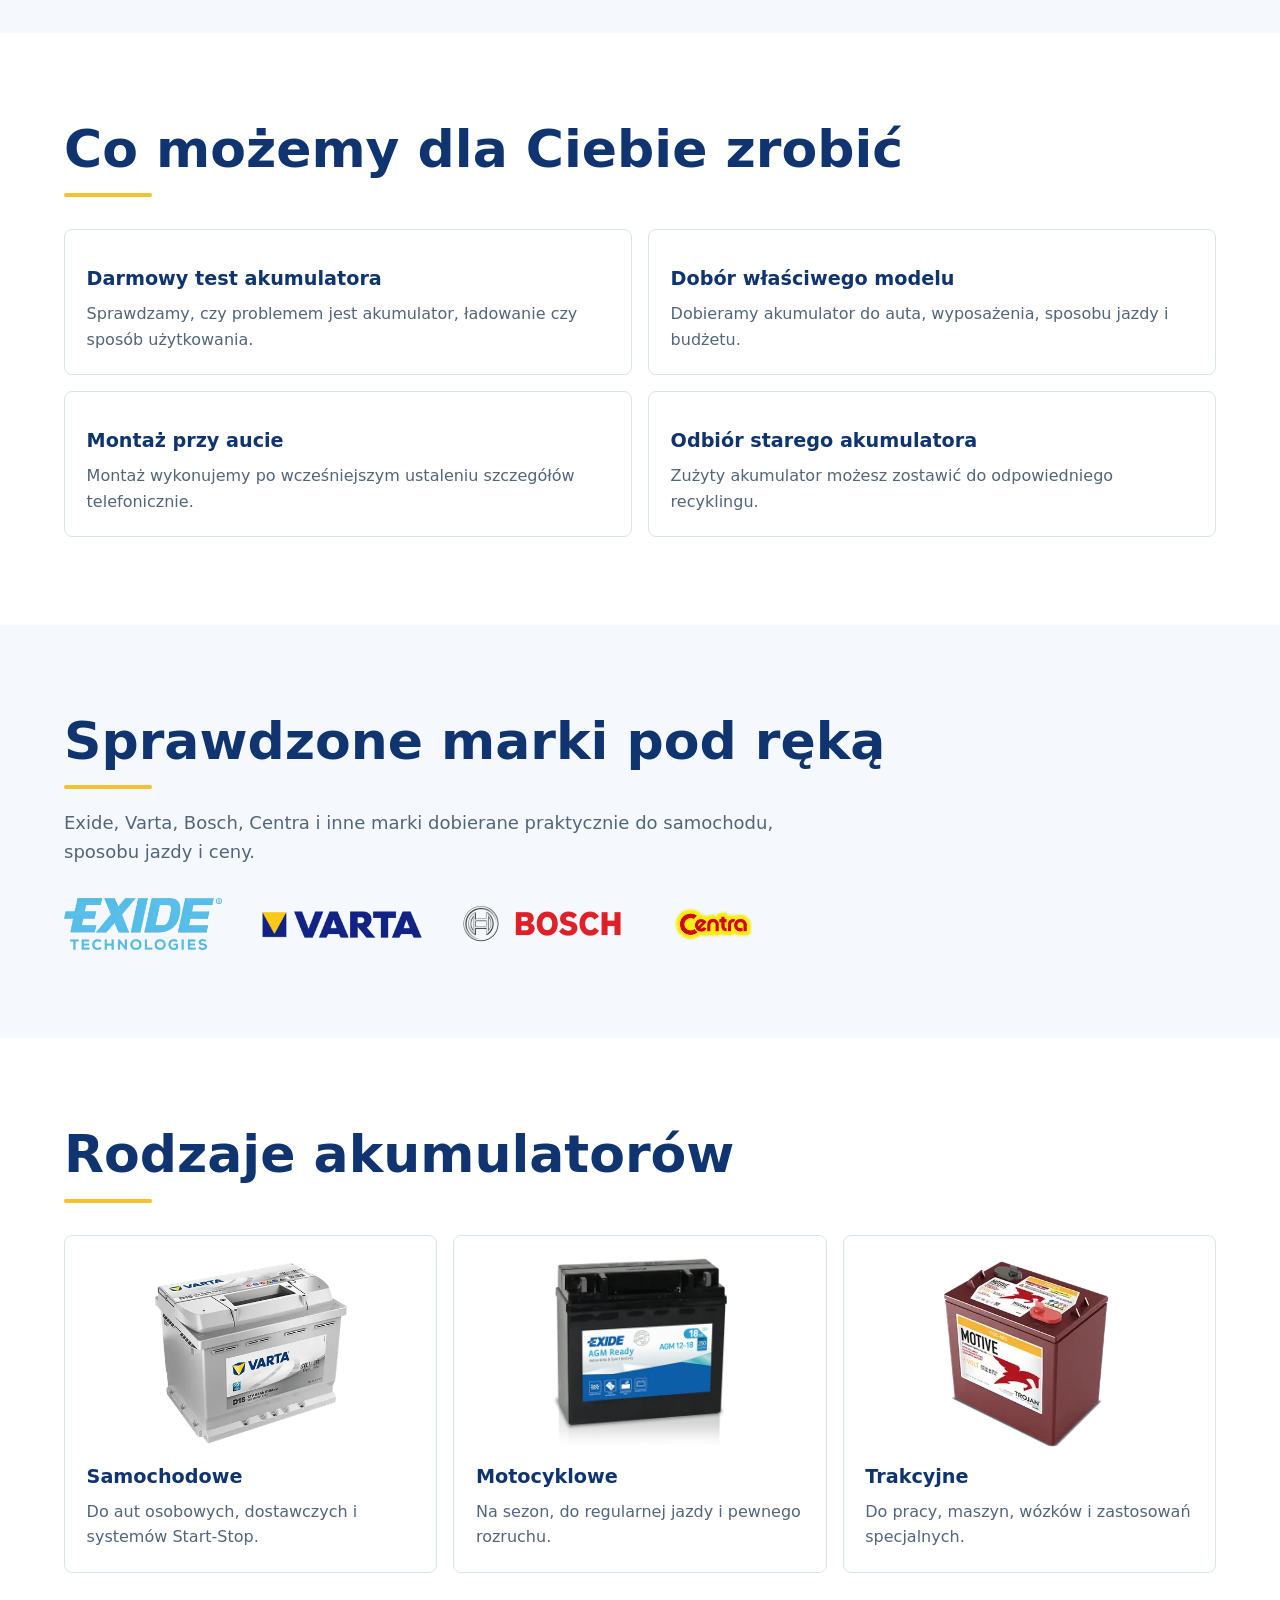
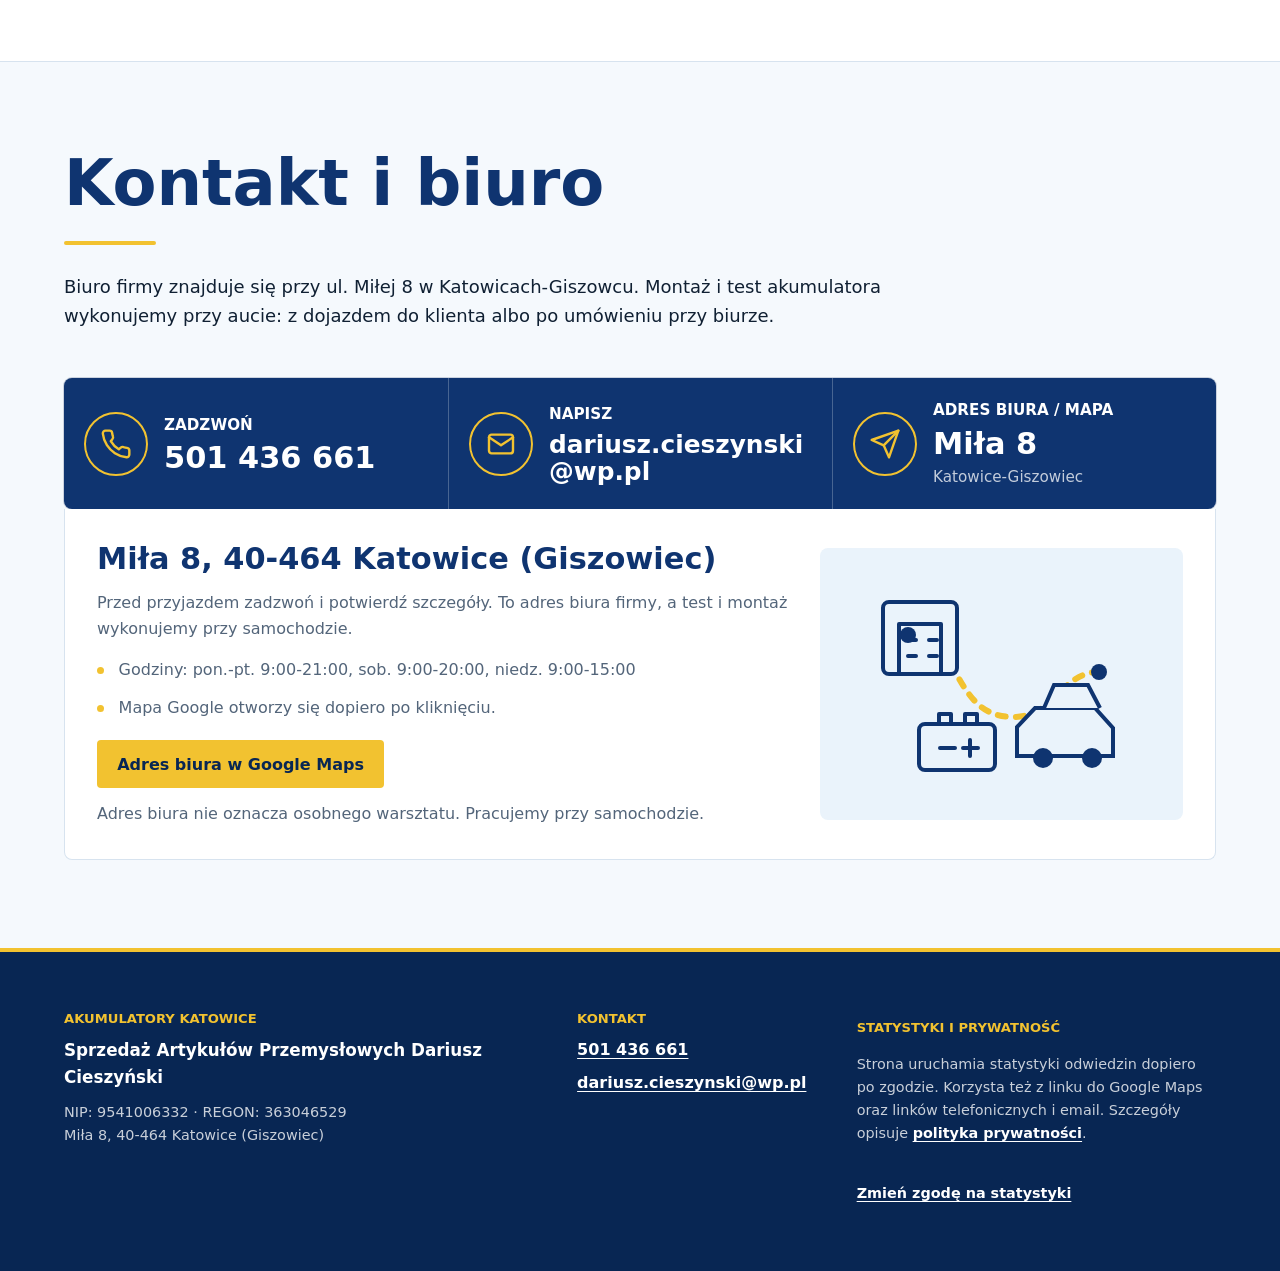
==== commit e8c3c153: "fix: compact mobile consent banner" ====
--- a/index.html
+++ b/index.html
@@ -338,11 +338,11 @@
 
     <section id="analytics-consent" class="analytics-consent" aria-label="Zgoda na statystyki" hidden>
         <div class="analytics-consent__inner">
-            <p>Pomóż nam sprawdzić, czy strona jest przydatna. Za zgodą uruchomimy anonimowe statystyki odwiedzin bez reklam i profilowania.
+            <p>Za zgodą uruchomimy anonimowe statystyki bez reklam i profilowania.
                 <a href="./privacy-policy.html">Polityka prywatności</a></p>
             <div class="analytics-consent__actions">
                 <button class="analytics-consent__reject" type="button" data-analytics-reject>Odrzuć</button>
-                <button class="analytics-consent__accept" type="button" data-analytics-accept>Akceptuję statystyki</button>
+                <button class="analytics-consent__accept" type="button" data-analytics-accept>Akceptuję</button>
             </div>
         </div>
     </section>
--- a/assets/site.css
+++ b/assets/site.css
@@ -846,6 +846,31 @@
     width: 100%;
   }
 
+  .analytics-consent {
+    inset: auto 0.75rem 0.75rem;
+  }
+
+  .analytics-consent__inner {
+    gap: 0.7rem;
+    padding: 0.75rem;
+  }
+
+  .analytics-consent p {
+    font-size: 0.92rem;
+    line-height: 1.45;
+  }
+
+  .analytics-consent__actions {
+    grid-template-columns: repeat(2, minmax(0, 1fr));
+    gap: 0.5rem;
+  }
+
+  .analytics-consent button {
+    min-height: 2.5rem;
+    padding: 0.55rem 0.7rem;
+    font-size: 0.92rem;
+  }
+
   .contact-action {
     min-height: 5.75rem;
   }
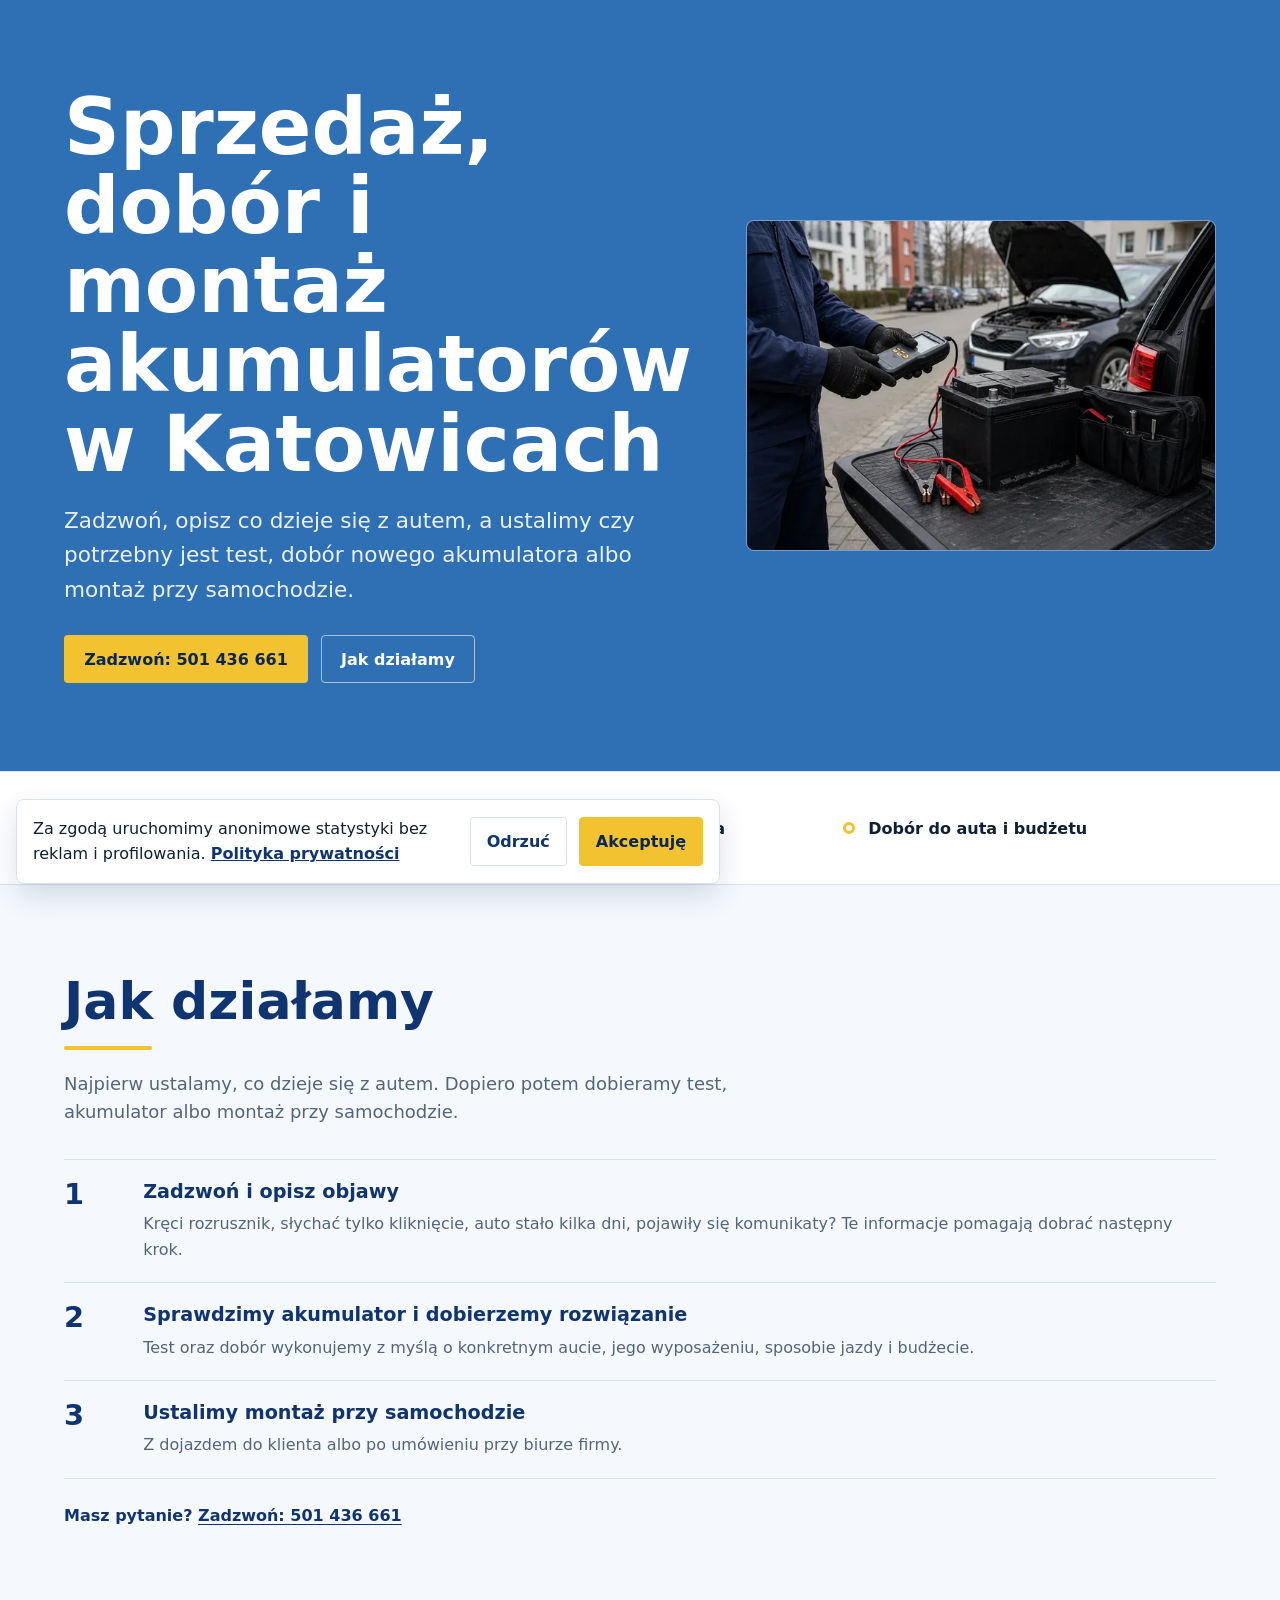
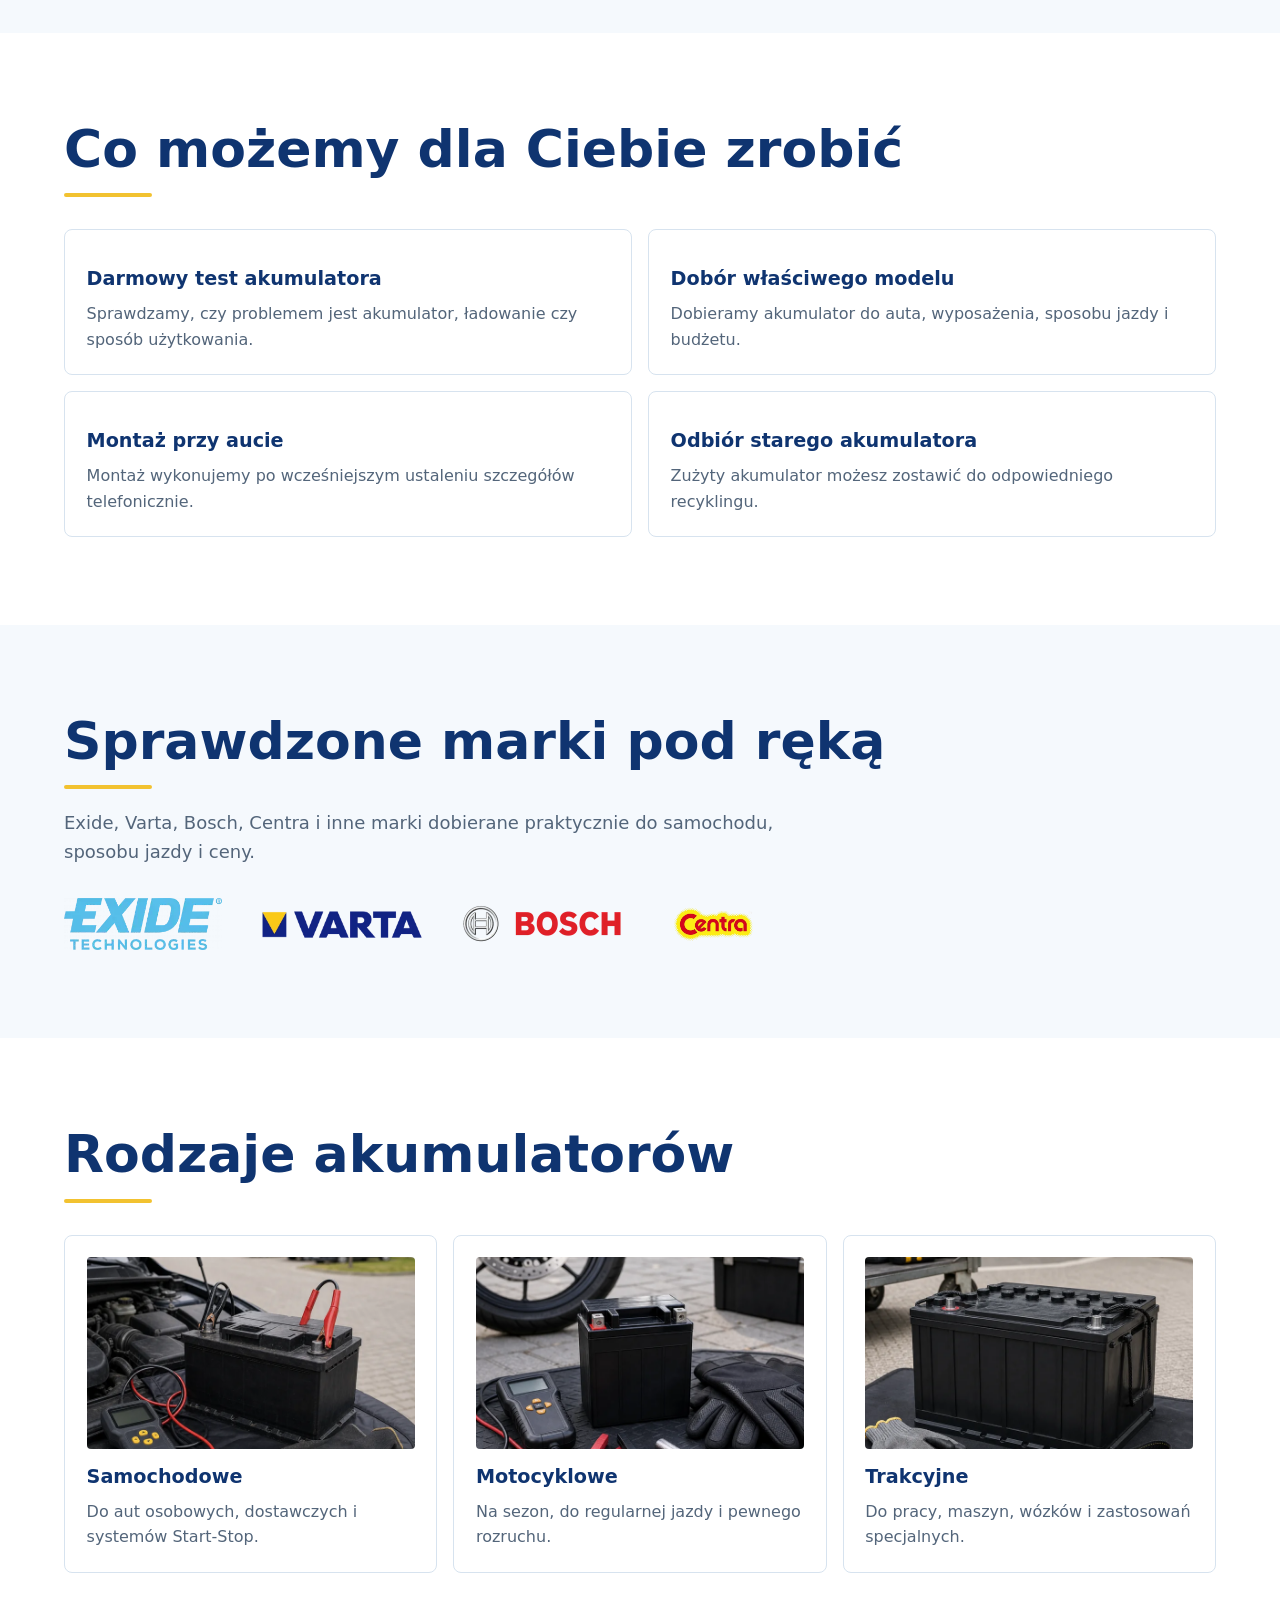
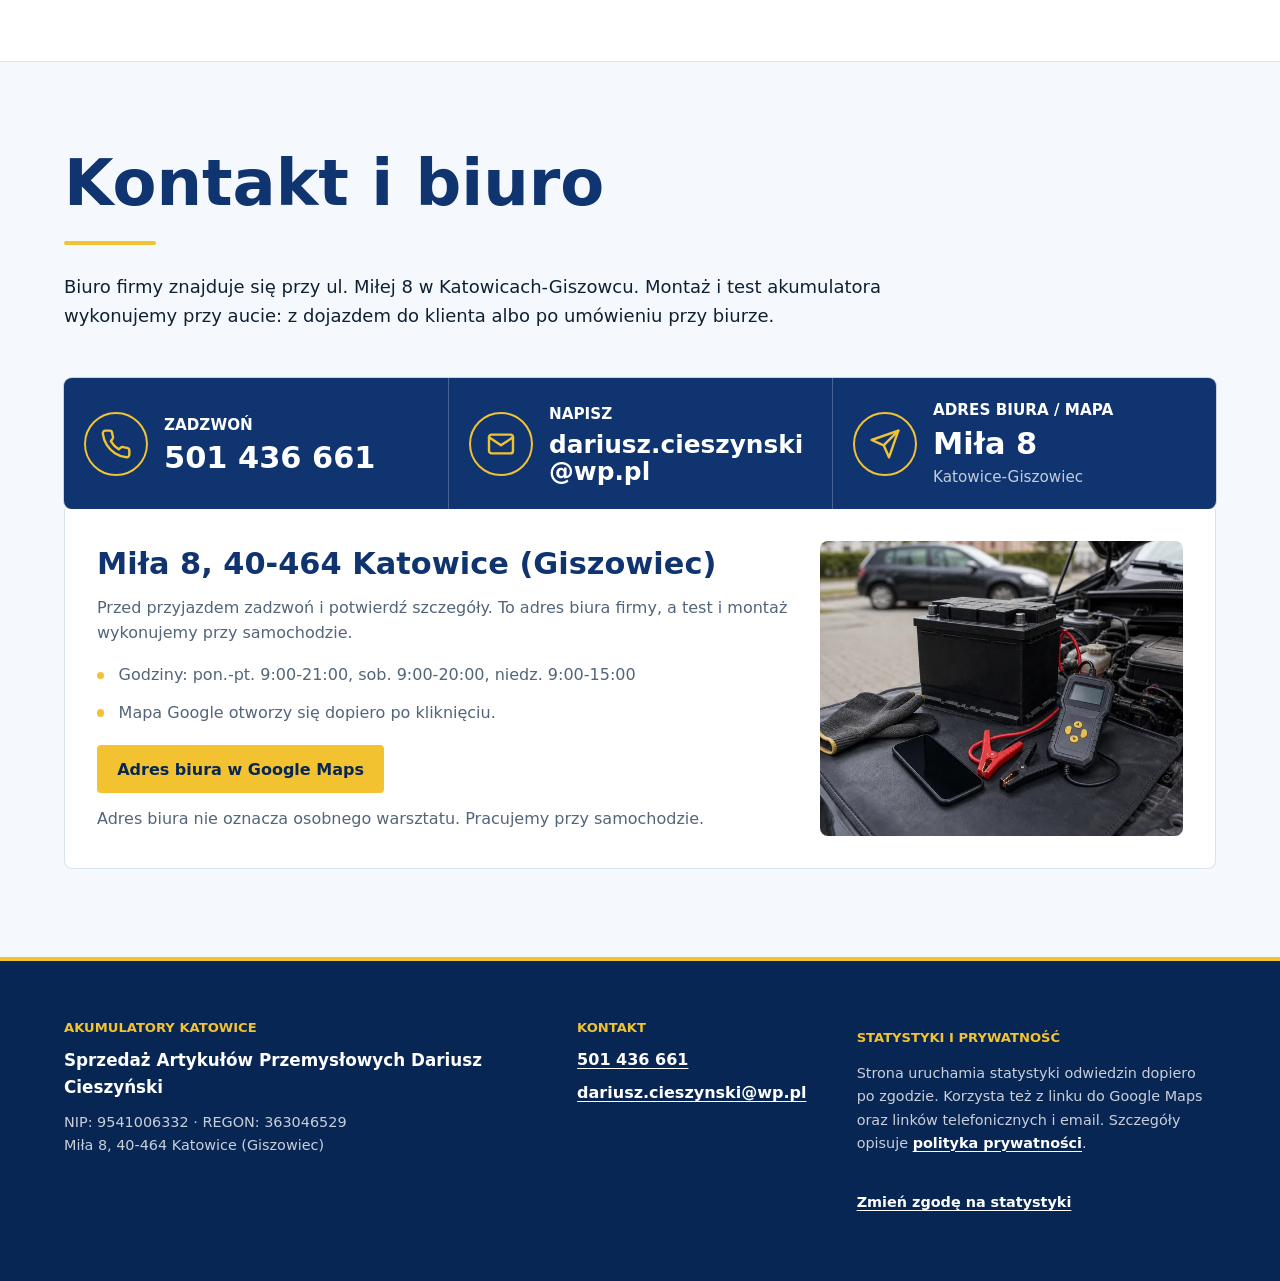
==== commit 70ce6974: "feat: apply mobile service imagery" ====
--- a/index.html
+++ b/index.html
@@ -26,7 +26,7 @@
               "name": "Akumulatory Katowice - sprzedaż, dobór i montaż",
               "description": "Sprzedaż, dobór, test i montaż akumulatorów przy aucie w Katowicach i okolicach.",
               "specialty": "Akumulatory Katowice - sprzedaż, dobór, test i montaż",
-              "primaryImageOfPage": "https://akumulatory-katowice.pl/assets/hero-battery-diagnosis-1280.webp",
+              "primaryImageOfPage": "https://akumulatory-katowice.pl/assets/generated-asset-sets/mobile-service-hero-1280.webp",
               "mainEntity": {
                 "@id": "https://akumulatory-katowice.pl/#localbusiness"
               }
@@ -60,7 +60,7 @@
             "url": "https://akumulatory-katowice.pl",
             "hasMap": "https://www.google.com/maps/dir/?api=1&destination=Mi%C5%82a%208%2C%2040-464%20Katowice",
             "priceRange": "$",
-            "image": "https://akumulatory-katowice.pl/assets/hero-battery-diagnosis-1280.webp",
+            "image": "https://akumulatory-katowice.pl/assets/generated-asset-sets/mobile-service-hero-1280.webp",
             "areaServed": "Katowice i okolice",
             "currenciesAccepted": "PLN",
             "taxID": "9541006332",
@@ -109,10 +109,10 @@
                     </div>
                 </div>
                 <div class="hero-media">
-                    <img src="./assets/hero-battery-diagnosis-960.webp"
-                        srcset="./assets/hero-battery-diagnosis-640.webp 640w, ./assets/hero-battery-diagnosis-960.webp 960w, ./assets/hero-battery-diagnosis-1280.webp 1280w"
+                    <img src="./assets/generated-asset-sets/mobile-service-hero-960.webp"
+                        srcset="./assets/generated-asset-sets/mobile-service-hero-640.webp 640w, ./assets/generated-asset-sets/mobile-service-hero-960.webp 960w, ./assets/generated-asset-sets/mobile-service-hero-1280.webp 1280w"
                         sizes="(min-width: 768px) 42vw, 100vw"
-                        alt="Test akumulatora przy samochodzie"
+                        alt="Mobilny serwis akumulatora przy samochodzie"
                         width="1280" height="900"
                         fetchpriority="high" decoding="async">
                 </div>
@@ -202,17 +202,17 @@
                 <h2 id="battery-types-heading" class="section-heading">Rodzaje akumulatorów</h2>
                 <div class="battery-grid">
                     <article class="battery-card">
-                        <img src="./assets/varta-car-battery.webp" alt="Przykładowy akumulator samochodowy" width="360" height="360" loading="lazy" decoding="async">
+                        <img src="./assets/generated-asset-sets/mobile-service-car.webp" alt="Akumulator samochodowy na macie serwisowej przy aucie" width="720" height="720" loading="lazy" decoding="async">
                         <h3 class="card-title">Samochodowe</h3>
                         <p class="card-copy">Do aut osobowych, dostawczych i systemów Start-Stop.</p>
                     </article>
                     <article class="battery-card">
-                        <img src="./assets/exide_mc_agm_ready.webp" alt="Przykładowy akumulator motocyklowy" width="420" height="420" loading="lazy" decoding="async">
+                        <img src="./assets/generated-asset-sets/mobile-service-moto.webp" alt="Akumulator motocyklowy z testerem w plenerze" width="720" height="720" loading="lazy" decoding="async">
                         <h3 class="card-title">Motocyklowe</h3>
                         <p class="card-copy">Na sezon, do regularnej jazdy i pewnego rozruchu.</p>
                     </article>
                     <article class="battery-card">
-                        <img src="./assets/traction-battery.webp" alt="Przykładowy akumulator trakcyjny" width="480" height="324" loading="lazy" decoding="async">
+                        <img src="./assets/generated-asset-sets/mobile-service-traction.webp" alt="Akumulator trakcyjny przygotowany do obsługi serwisowej" width="720" height="720" loading="lazy" decoding="async">
                         <h3 class="card-title">Trakcyjne</h3>
                         <p class="card-copy">Do pracy, maszyn, wózków i zastosowań specjalnych.</p>
                     </article>
@@ -286,27 +286,7 @@
                         <p class="privacy-hint">Adres biura nie oznacza osobnego warsztatu. Pracujemy przy samochodzie.</p>
                     </div>
                     <div class="contact-visual" aria-hidden="true">
-                        <svg viewBox="0 0 320 260" focusable="false">
-                            <path class="contact-visual-route" d="M67 81c54 0 43 82 105 82 42 0 48-45 86-45" />
-                            <g class="contact-visual-office">
-                                <rect x="42" y="48" width="74" height="72" rx="6" />
-                                <path d="M58 120V70h42v50" />
-                                <path d="M67 86h8M88 86h8M67 102h8M88 102h8" />
-                            </g>
-                            <g class="contact-visual-car">
-                                <path d="M194 154h60l18 20v28h-96v-29l18-19z" />
-                                <path d="M203 154l10-23h34l12 23" />
-                                <circle cx="202" cy="204" r="10" />
-                                <circle cx="251" cy="204" r="10" />
-                            </g>
-                            <g class="contact-visual-battery">
-                                <rect x="78" y="170" width="76" height="46" rx="6" />
-                                <path d="M98 170v-10h12v10M124 170v-10h12v10" />
-                                <path d="M99 194h15M122 194h15M129 186v16" />
-                            </g>
-                            <circle class="contact-visual-dot" cx="67" cy="81" r="8" />
-                            <circle class="contact-visual-dot" cx="258" cy="118" r="8" />
-                        </svg>
+                        <img class="contact-visual-image" src="./assets/generated-asset-sets/mobile-service-contact.webp" alt="" width="640" height="520" loading="lazy" decoding="async">
                     </div>
                 </div>
             </div>
--- a/assets/site.css
+++ b/assets/site.css
@@ -329,8 +329,10 @@
 .battery-card img {
   width: 100%;
   height: 12rem;
-  object-fit: contain;
+  object-fit: cover;
   margin-bottom: 1rem;
+  border-radius: var(--radius-sm);
+  background: var(--color-blue-soft-2);
 }
 
 .contact-section {
@@ -501,43 +503,16 @@
   min-height: 17rem;
   align-items: center;
   justify-items: center;
+  overflow: hidden;
   border-radius: var(--radius-md);
   background: var(--color-blue-soft);
 }
 
-.contact-visual svg {
-  width: min(100%, 20rem);
-  height: auto;
-}
-
-.contact-visual-route {
-  fill: none;
-  stroke: var(--color-yellow);
-  stroke-dasharray: 8 10;
-  stroke-linecap: round;
-  stroke-width: 6;
-}
-
-.contact-visual-office rect,
-.contact-visual-car path,
-.contact-visual-battery rect {
-  fill: var(--color-blue-soft);
-  stroke: var(--color-navy);
-  stroke-width: 4;
-}
-
-.contact-visual-office path,
-.contact-visual-battery path {
-  fill: none;
-  stroke: var(--color-navy);
-  stroke-linecap: round;
-  stroke-linejoin: round;
-  stroke-width: 4;
-}
-
-.contact-visual-car circle,
-.contact-visual-dot {
-  fill: var(--color-navy);
+.contact-visual-image {
+  width: 100%;
+  height: 100%;
+  min-height: 17rem;
+  object-fit: cover;
 }
 
 .site-footer {
@@ -734,38 +709,11 @@
   margin: 1.25rem 0 1.5rem;
 }
 
-.not-found-visual svg {
-  width: min(100%, 14rem);
-  height: auto;
-}
-
-.not-found-route {
-  fill: none;
-  stroke: var(--color-yellow);
-  stroke-dasharray: 7 9;
-  stroke-linecap: round;
-  stroke-width: 6;
-}
-
-.not-found-battery rect,
-.not-found-sign path:first-child {
-  fill: var(--color-blue-soft);
-  stroke: var(--color-navy);
-  stroke-width: 4;
-}
-
-.not-found-battery path,
-.not-found-sign path:not(:first-child) {
-  fill: none;
-  stroke: var(--color-navy);
-  stroke-linecap: round;
-  stroke-linejoin: round;
-  stroke-width: 4;
-}
-
-.not-found-sign circle,
-.not-found-dot {
-  fill: var(--color-navy);
+.not-found-visual img {
+  width: min(100%, 24rem);
+  aspect-ratio: 640 / 520;
+  border-radius: var(--radius-md);
+  object-fit: cover;
 }
 
 .not-found-card h1 {
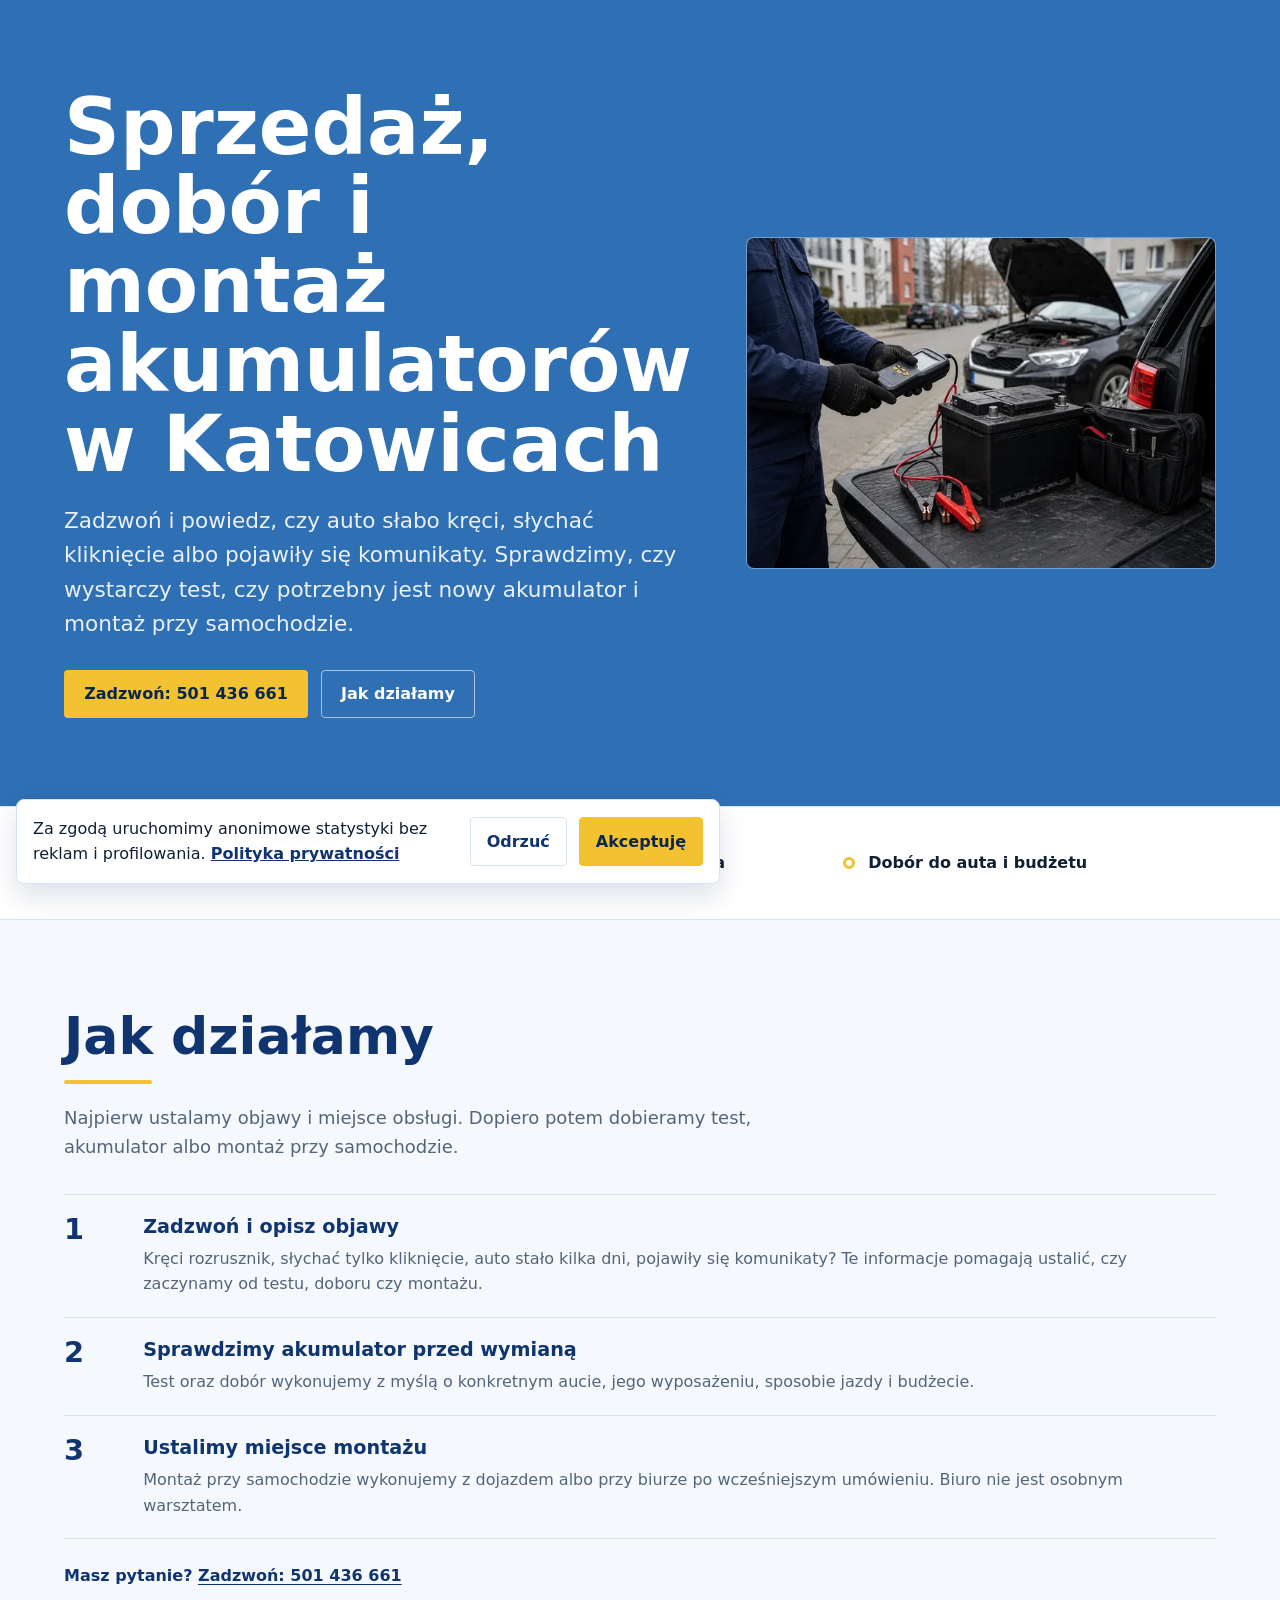
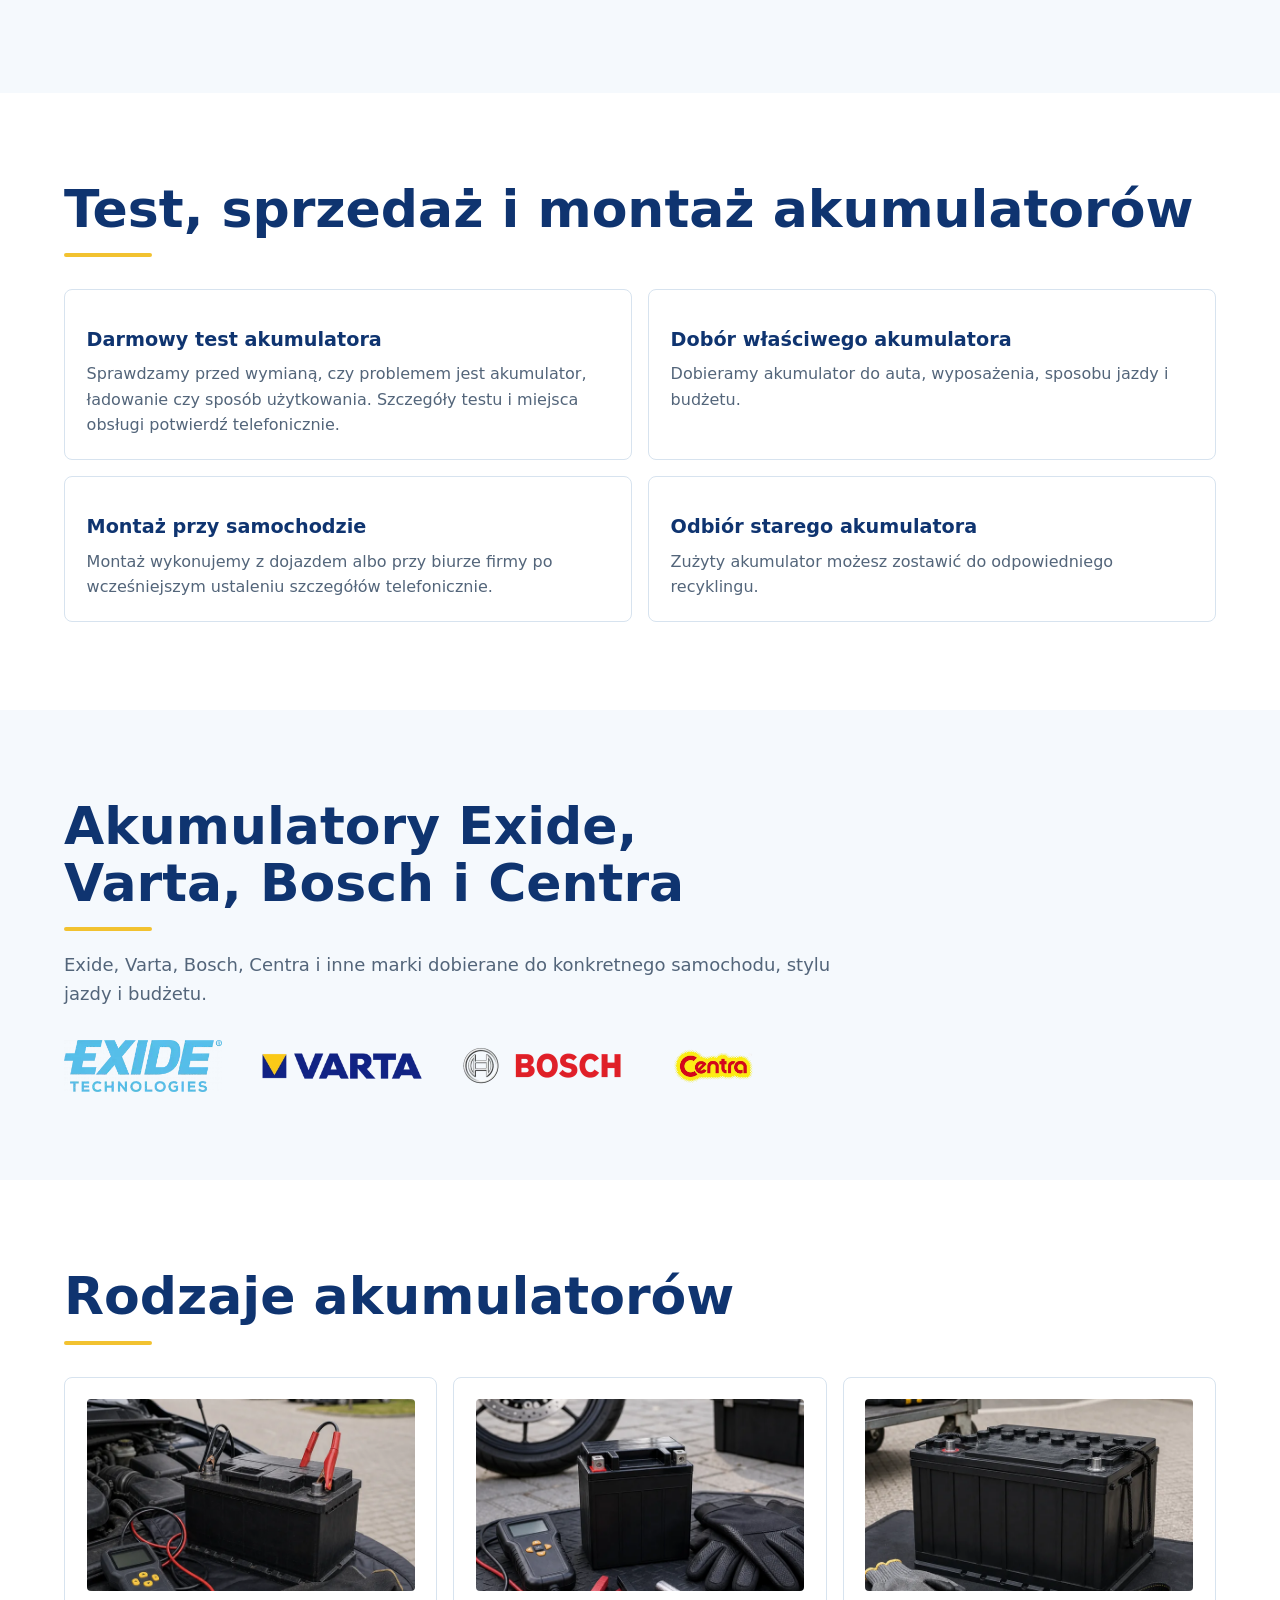
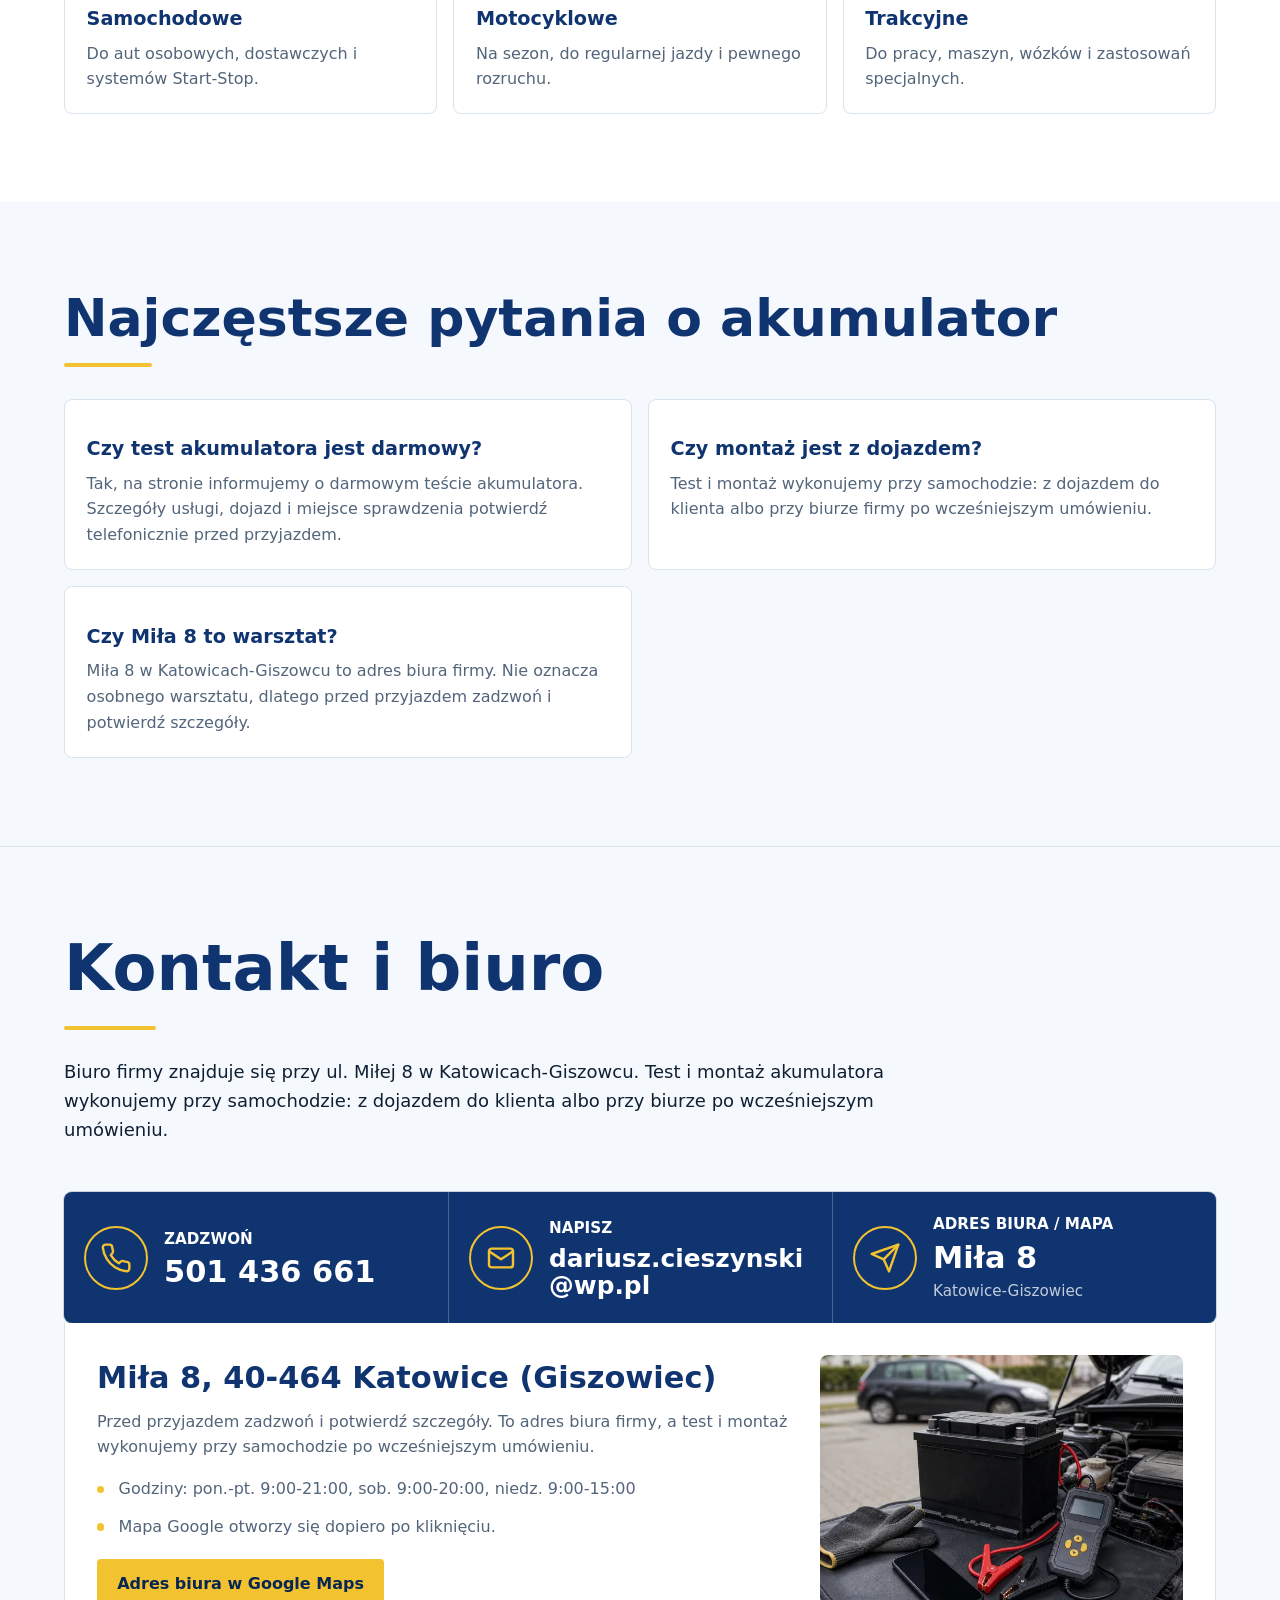
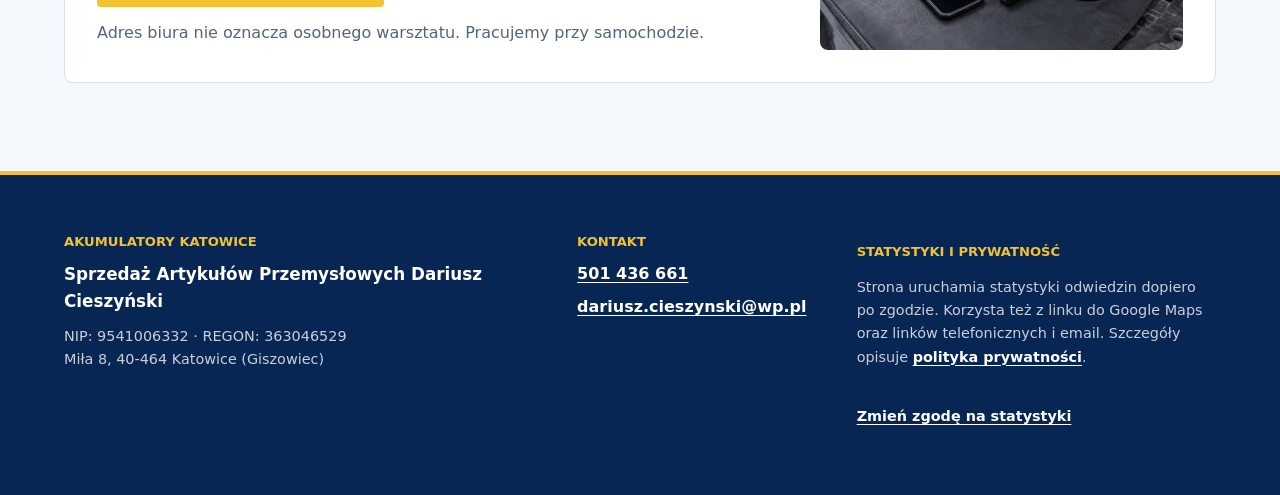
==== commit abad037e: "Improve copy and SEO metadata" ====
--- a/index.html
+++ b/index.html
@@ -2,14 +2,27 @@
 <html lang="pl">
 
 <head>
-    <title>Akumulatory Katowice - sprzedaż, dobór i montaż</title>
+    <title>Akumulatory Katowice - test, sprzedaż i montaż</title>
     <meta charset="UTF-8">
     <meta name="viewport" content="width=device-width, initial-scale=1.0">
     <meta name="description"
-        content="Sprzedaż, dobór, test i montaż akumulatorów w Katowicach. Zadzwoń, opisz objawy i ustal kolejny krok bez wymiany w ciemno.">
-    <meta name="keywords" content="akumulatory Katowice, sprzedaż akumulatorów Katowice, test akumulatora, montaż akumulatora Katowice">
+        content="Akumulatory w Katowicach: sprzedaż, dobór, darmowy test i montaż przy aucie. Obsługa Giszowca i okolic po kontakcie telefonicznym.">
+    <meta name="robots" content="index, follow, max-image-preview:large">
     <meta name="language" content="pl">
     <link rel="canonical" href="https://akumulatory-katowice.pl/">
+    <meta property="og:type" content="website">
+    <meta property="og:locale" content="pl_PL">
+    <meta property="og:title" content="Akumulatory Katowice - test, sprzedaż i montaż">
+    <meta property="og:description" content="Sprzedaż, dobór, darmowy test i montaż akumulatorów przy aucie w Katowicach-Giszowcu i okolicach.">
+    <meta property="og:url" content="https://akumulatory-katowice.pl/">
+    <meta property="og:image" content="https://akumulatory-katowice.pl/assets/generated-asset-sets/mobile-service-hero-1280.webp">
+    <meta property="og:image:width" content="1280">
+    <meta property="og:image:height" content="900">
+    <meta property="og:image:alt" content="Mobilny serwis akumulatora przy samochodzie w Katowicach">
+    <meta name="twitter:card" content="summary_large_image">
+    <meta name="twitter:title" content="Akumulatory Katowice - test, sprzedaż i montaż">
+    <meta name="twitter:description" content="Sprzedaż, dobór, darmowy test i montaż akumulatorów przy aucie w Katowicach-Giszowcu i okolicach.">
+    <meta name="twitter:image" content="https://akumulatory-katowice.pl/assets/generated-asset-sets/mobile-service-hero-1280.webp">
     <link rel="icon" type="image/png" href="./assets/favicon/favicon-96x96.png" sizes="96x96">
     <link rel="icon" type="image/svg+xml" href="./assets/favicon/favicon.svg">
     <link rel="shortcut icon" href="./assets/favicon/favicon.ico">
@@ -23,9 +36,9 @@
               "@type": "WebPage",
               "@id": "https://akumulatory-katowice.pl/#webpage",
               "url": "https://akumulatory-katowice.pl/",
-              "name": "Akumulatory Katowice - sprzedaż, dobór i montaż",
-              "description": "Sprzedaż, dobór, test i montaż akumulatorów przy aucie w Katowicach i okolicach.",
-              "specialty": "Akumulatory Katowice - sprzedaż, dobór, test i montaż",
+              "name": "Akumulatory Katowice - test, sprzedaż i montaż",
+              "description": "Sprzedaż, dobór, darmowy test i montaż akumulatorów przy aucie w Katowicach-Giszowcu i okolicach.",
+              "specialty": "Akumulatory Katowice - test, sprzedaż, dobór i montaż przy aucie",
               "primaryImageOfPage": "https://akumulatory-katowice.pl/assets/generated-asset-sets/mobile-service-hero-1280.webp",
               "mainEntity": {
                 "@id": "https://akumulatory-katowice.pl/#localbusiness"
@@ -41,7 +54,7 @@
               "Sprzedaż akumulatorów Katowice",
               "Test i montaż akumulatorów przy aucie"
             ],
-            "description": "Sprzedaż, dobór, test i montaż akumulatorów przy aucie w Katowicach i okolicach.",
+            "description": "Sprzedaż, dobór, darmowy test i montaż akumulatorów przy aucie w Katowicach-Giszowcu i okolicach.",
             "address": {
               "@type": "PostalAddress",
               "streetAddress": "Miła 8",
@@ -61,7 +74,7 @@
             "hasMap": "https://www.google.com/maps/dir/?api=1&destination=Mi%C5%82a%208%2C%2040-464%20Katowice",
             "priceRange": "$",
             "image": "https://akumulatory-katowice.pl/assets/generated-asset-sets/mobile-service-hero-1280.webp",
-            "areaServed": "Katowice i okolice",
+            "areaServed": "Katowice-Giszowiec i okolice po potwierdzeniu telefonicznym",
             "currenciesAccepted": "PLN",
             "taxID": "9541006332",
             "identifier": [
@@ -90,6 +103,75 @@
                 "opens": "09:00",
                 "closes": "15:00"
               }
+            ],
+            "makesOffer": {
+              "@type": "OfferCatalog",
+              "name": "Usługi akumulatorowe w Katowicach",
+              "itemListElement": [
+                {
+                  "@type": "Offer",
+                  "itemOffered": {
+                    "@type": "Service",
+                    "name": "Sprzedaż akumulatorów",
+                    "description": "Sprzedaż akumulatorów dobranych do konkretnego auta, wyposażenia i budżetu."
+                  }
+                },
+                {
+                  "@type": "Offer",
+                  "itemOffered": {
+                    "@type": "Service",
+                    "name": "Darmowy test akumulatora",
+                    "description": "Sprawdzenie przed wymianą, czy problemem jest akumulator, ładowanie czy sposób użytkowania."
+                  }
+                },
+                {
+                  "@type": "Offer",
+                  "itemOffered": {
+                    "@type": "Service",
+                    "name": "Montaż akumulatora przy samochodzie",
+                    "description": "Montaż przy aucie z dojazdem albo przy biurze po wcześniejszym umówieniu telefonicznym."
+                  }
+                },
+                {
+                  "@type": "Offer",
+                  "itemOffered": {
+                    "@type": "Service",
+                    "name": "Odbiór starego akumulatora",
+                    "description": "Możliwość zostawienia zużytego akumulatora do odpowiedniego recyklingu."
+                  }
+                }
+              ]
+            }
+          },
+          {
+            "@context": "https://schema.org",
+            "@type": "FAQPage",
+            "@id": "https://akumulatory-katowice.pl/#faq",
+            "mainEntity": [
+              {
+                "@type": "Question",
+                "name": "Czy test akumulatora jest darmowy?",
+                "acceptedAnswer": {
+                  "@type": "Answer",
+                  "text": "Na stronie firma informuje o darmowym teście akumulatora. Szczegóły usługi, dojazd i miejsce sprawdzenia warto potwierdzić telefonicznie przed przyjazdem."
+                }
+              },
+              {
+                "@type": "Question",
+                "name": "Czy montaż akumulatora jest z dojazdem?",
+                "acceptedAnswer": {
+                  "@type": "Answer",
+                  "text": "Montaż i test akumulatora są wykonywane przy samochodzie: z dojazdem do klienta albo przy biurze firmy po wcześniejszym umówieniu."
+                }
+              },
+              {
+                "@type": "Question",
+                "name": "Czy adres Miła 8 to warsztat?",
+                "acceptedAnswer": {
+                  "@type": "Answer",
+                  "text": "Miła 8 w Katowicach-Giszowcu to adres biura firmy. Nie oznacza osobnego warsztatu, dlatego przed przyjazdem trzeba zadzwonić i potwierdzić szczegóły."
+                }
+              }
             ]
           }
         ]
@@ -102,7 +184,7 @@
             <div class="container hero-grid">
                 <div>
                     <h1 class="hero-title">Sprzedaż, dobór i montaż akumulatorów w Katowicach</h1>
-                    <p class="hero-copy">Zadzwoń, opisz co dzieje się z autem, a ustalimy czy potrzebny jest test, dobór nowego akumulatora albo montaż przy samochodzie.</p>
+                    <p class="hero-copy">Zadzwoń i powiedz, czy auto słabo kręci, słychać kliknięcie albo pojawiły się komunikaty. Sprawdzimy, czy wystarczy test, czy potrzebny jest nowy akumulator i montaż przy samochodzie.</p>
                     <div class="hero-actions">
                         <a class="button button-primary" href="tel:+48501436661" data-umami-event="hero-phone-cta">Zadzwoń: 501&nbsp;436&nbsp;661</a>
                         <a class="button button-secondary" href="#jak-dzialamy" data-umami-event="hero-how-it-works-secondary-cta">Jak działamy</a>
@@ -112,7 +194,7 @@
                     <img src="./assets/generated-asset-sets/mobile-service-hero-960.webp"
                         srcset="./assets/generated-asset-sets/mobile-service-hero-640.webp 640w, ./assets/generated-asset-sets/mobile-service-hero-960.webp 960w, ./assets/generated-asset-sets/mobile-service-hero-1280.webp 1280w"
                         sizes="(min-width: 768px) 42vw, 100vw"
-                        alt="Mobilny serwis akumulatora przy samochodzie"
+                        alt="Mobilny serwis akumulatora przy samochodzie w Katowicach"
                         width="1280" height="900"
                         fetchpriority="high" decoding="async">
                 </div>
@@ -132,27 +214,27 @@
         <section id="jak-dzialamy" class="section band-soft" aria-labelledby="how-heading">
             <div class="container">
                 <h2 id="how-heading" class="section-heading">Jak działamy</h2>
-                <p class="section-lead">Najpierw ustalamy, co dzieje się z autem. Dopiero potem dobieramy test, akumulator albo montaż przy samochodzie.</p>
+                <p class="section-lead">Najpierw ustalamy objawy i miejsce obsługi. Dopiero potem dobieramy test, akumulator albo montaż przy samochodzie.</p>
                 <div class="process-list">
                     <article class="process-step">
                         <span class="process-number">1</span>
                         <div>
                             <h3>Zadzwoń i opisz objawy</h3>
-                            <p>Kręci rozrusznik, słychać tylko kliknięcie, auto stało kilka dni, pojawiły się komunikaty? Te informacje pomagają dobrać następny krok.</p>
+                            <p>Kręci rozrusznik, słychać tylko kliknięcie, auto stało kilka dni, pojawiły się komunikaty? Te informacje pomagają ustalić, czy zaczynamy od testu, doboru czy montażu.</p>
                         </div>
                     </article>
                     <article class="process-step">
                         <span class="process-number">2</span>
                         <div>
-                            <h3>Sprawdzimy akumulator i dobierzemy rozwiązanie</h3>
+                            <h3>Sprawdzimy akumulator przed wymianą</h3>
                             <p>Test oraz dobór wykonujemy z myślą o konkretnym aucie, jego wyposażeniu, sposobie jazdy i budżecie.</p>
                         </div>
                     </article>
                     <article class="process-step">
                         <span class="process-number">3</span>
                         <div>
-                            <h3>Ustalimy montaż przy samochodzie</h3>
-                            <p>Z dojazdem do klienta albo po umówieniu przy biurze firmy.</p>
+                            <h3>Ustalimy miejsce montażu</h3>
+                            <p>Montaż przy samochodzie wykonujemy z dojazdem albo przy biurze po wcześniejszym umówieniu. Biuro nie jest osobnym warsztatem.</p>
                         </div>
                     </article>
                 </div>
@@ -162,19 +244,19 @@
 
         <section class="section band-white" aria-labelledby="services-heading">
             <div class="container">
-                <h2 id="services-heading" class="section-heading">Co możemy dla Ciebie zrobić</h2>
+                <h2 id="services-heading" class="section-heading">Test, sprzedaż i montaż akumulatorów</h2>
                 <div class="services-grid">
                     <article class="service-card">
                         <h3 class="card-title">Darmowy test akumulatora</h3>
-                        <p class="card-copy">Sprawdzamy, czy problemem jest akumulator, ładowanie czy sposób użytkowania.</p>
-                    </article>
-                    <article class="service-card">
-                        <h3 class="card-title">Dobór właściwego modelu</h3>
+                        <p class="card-copy">Sprawdzamy przed wymianą, czy problemem jest akumulator, ładowanie czy sposób użytkowania. Szczegóły testu i miejsca obsługi potwierdź telefonicznie.</p>
+                    </article>
+                    <article class="service-card">
+                        <h3 class="card-title">Dobór właściwego akumulatora</h3>
                         <p class="card-copy">Dobieramy akumulator do auta, wyposażenia, sposobu jazdy i budżetu.</p>
                     </article>
                     <article class="service-card">
-                        <h3 class="card-title">Montaż przy aucie</h3>
-                        <p class="card-copy">Montaż wykonujemy po wcześniejszym ustaleniu szczegółów telefonicznie.</p>
+                        <h3 class="card-title">Montaż przy samochodzie</h3>
+                        <p class="card-copy">Montaż wykonujemy z dojazdem albo przy biurze firmy po wcześniejszym ustaleniu szczegółów telefonicznie.</p>
                     </article>
                     <article class="service-card">
                         <h3 class="card-title">Odbiór starego akumulatora</h3>
@@ -186,8 +268,8 @@
 
         <section class="section band-soft" aria-labelledby="brands-heading">
             <div class="container">
-                <h2 id="brands-heading" class="section-heading">Sprawdzone marki pod ręką</h2>
-                <p class="section-lead">Exide, Varta, Bosch, Centra i inne marki dobierane praktycznie do samochodu, sposobu jazdy i ceny.</p>
+                <h2 id="brands-heading" class="section-heading">Akumulatory Exide, Varta, Bosch i Centra</h2>
+                <p class="section-lead">Exide, Varta, Bosch, Centra i inne marki dobierane do konkretnego samochodu, stylu jazdy i budżetu.</p>
                 <div class="brand-strip" aria-label="Marki akumulatorów">
                     <img src="./assets/exide_logo_blue_300x99.webp" alt="Exide Technologies" width="300" height="99" loading="lazy" decoding="async">
                     <img src="./assets/varta-logo-1024x168.webp" alt="Varta" width="512" height="84" loading="lazy" decoding="async">
@@ -220,11 +302,31 @@
             </div>
         </section>
 
+        <section class="section band-soft" aria-labelledby="faq-heading">
+            <div class="container">
+                <h2 id="faq-heading" class="section-heading">Najczęstsze pytania o akumulator</h2>
+                <div class="services-grid">
+                    <article class="service-card">
+                        <h3 class="card-title">Czy test akumulatora jest darmowy?</h3>
+                        <p class="card-copy">Tak, na stronie informujemy o darmowym teście akumulatora. Szczegóły usługi, dojazd i miejsce sprawdzenia potwierdź telefonicznie przed przyjazdem.</p>
+                    </article>
+                    <article class="service-card">
+                        <h3 class="card-title">Czy montaż jest z dojazdem?</h3>
+                        <p class="card-copy">Test i montaż wykonujemy przy samochodzie: z dojazdem do klienta albo przy biurze firmy po wcześniejszym umówieniu.</p>
+                    </article>
+                    <article class="service-card">
+                        <h3 class="card-title">Czy Miła 8 to warsztat?</h3>
+                        <p class="card-copy">Miła 8 w Katowicach-Giszowcu to adres biura firmy. Nie oznacza osobnego warsztatu, dlatego przed przyjazdem zadzwoń i potwierdź szczegóły.</p>
+                    </article>
+                </div>
+            </div>
+        </section>
+
         <!-- Contact Section -->
         <section id="kontakt" class="contact-section section" aria-labelledby="contact-heading">
             <div class="container">
                 <h2 id="contact-heading" class="contact-heading">Kontakt i biuro</h2>
-                <p class="contact-lead">Biuro firmy znajduje się przy ul. Miłej 8 w Katowicach-Giszowcu. Montaż i test akumulatora wykonujemy przy aucie: z dojazdem do klienta albo po umówieniu przy biurze.</p>
+                <p class="contact-lead">Biuro firmy znajduje się przy ul. Miłej 8 w Katowicach-Giszowcu. Test i montaż akumulatora wykonujemy przy samochodzie: z dojazdem do klienta albo przy biurze po wcześniejszym umówieniu.</p>
 
                 <nav class="contact-action-rail" aria-label="Szybki kontakt">
                     <a class="contact-action" href="tel:+48501436661" data-umami-event="contact-phone-cta">
@@ -275,7 +377,7 @@
                 <div class="contact-panel">
                     <div class="contact-panel-copy">
                         <h3>Miła 8, 40-464 Katowice (Giszowiec)</h3>
-                        <p>Przed przyjazdem zadzwoń i potwierdź szczegóły. To adres biura firmy, a test i montaż wykonujemy przy samochodzie.</p>
+                        <p>Przed przyjazdem zadzwoń i potwierdź szczegóły. To adres biura firmy, a test i montaż wykonujemy przy samochodzie po wcześniejszym umówieniu.</p>
                         <ul class="contact-note-list">
                             <li>Godziny: pon.-pt. 9:00-21:00, sob. 9:00-20:00, niedz. 9:00-15:00</li>
                             <li>Mapa Google otworzy się dopiero po kliknięciu.</li>
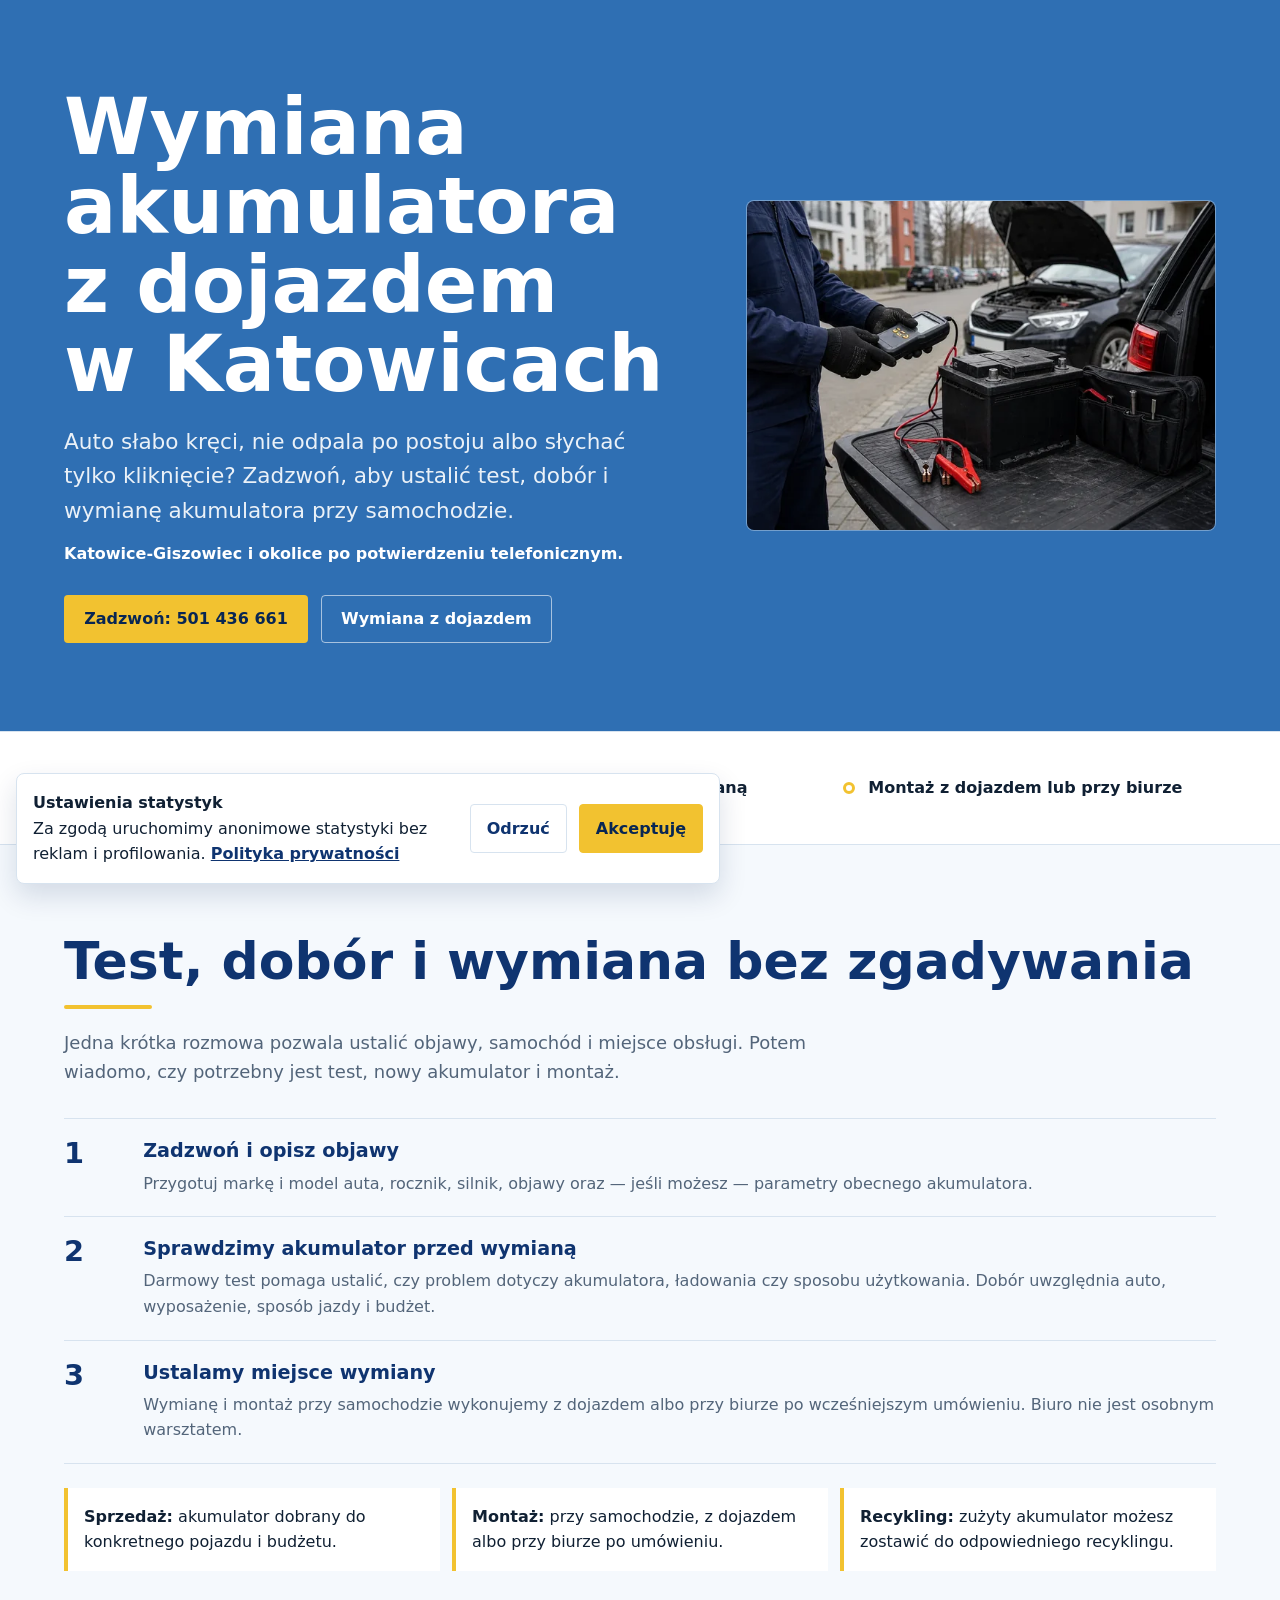
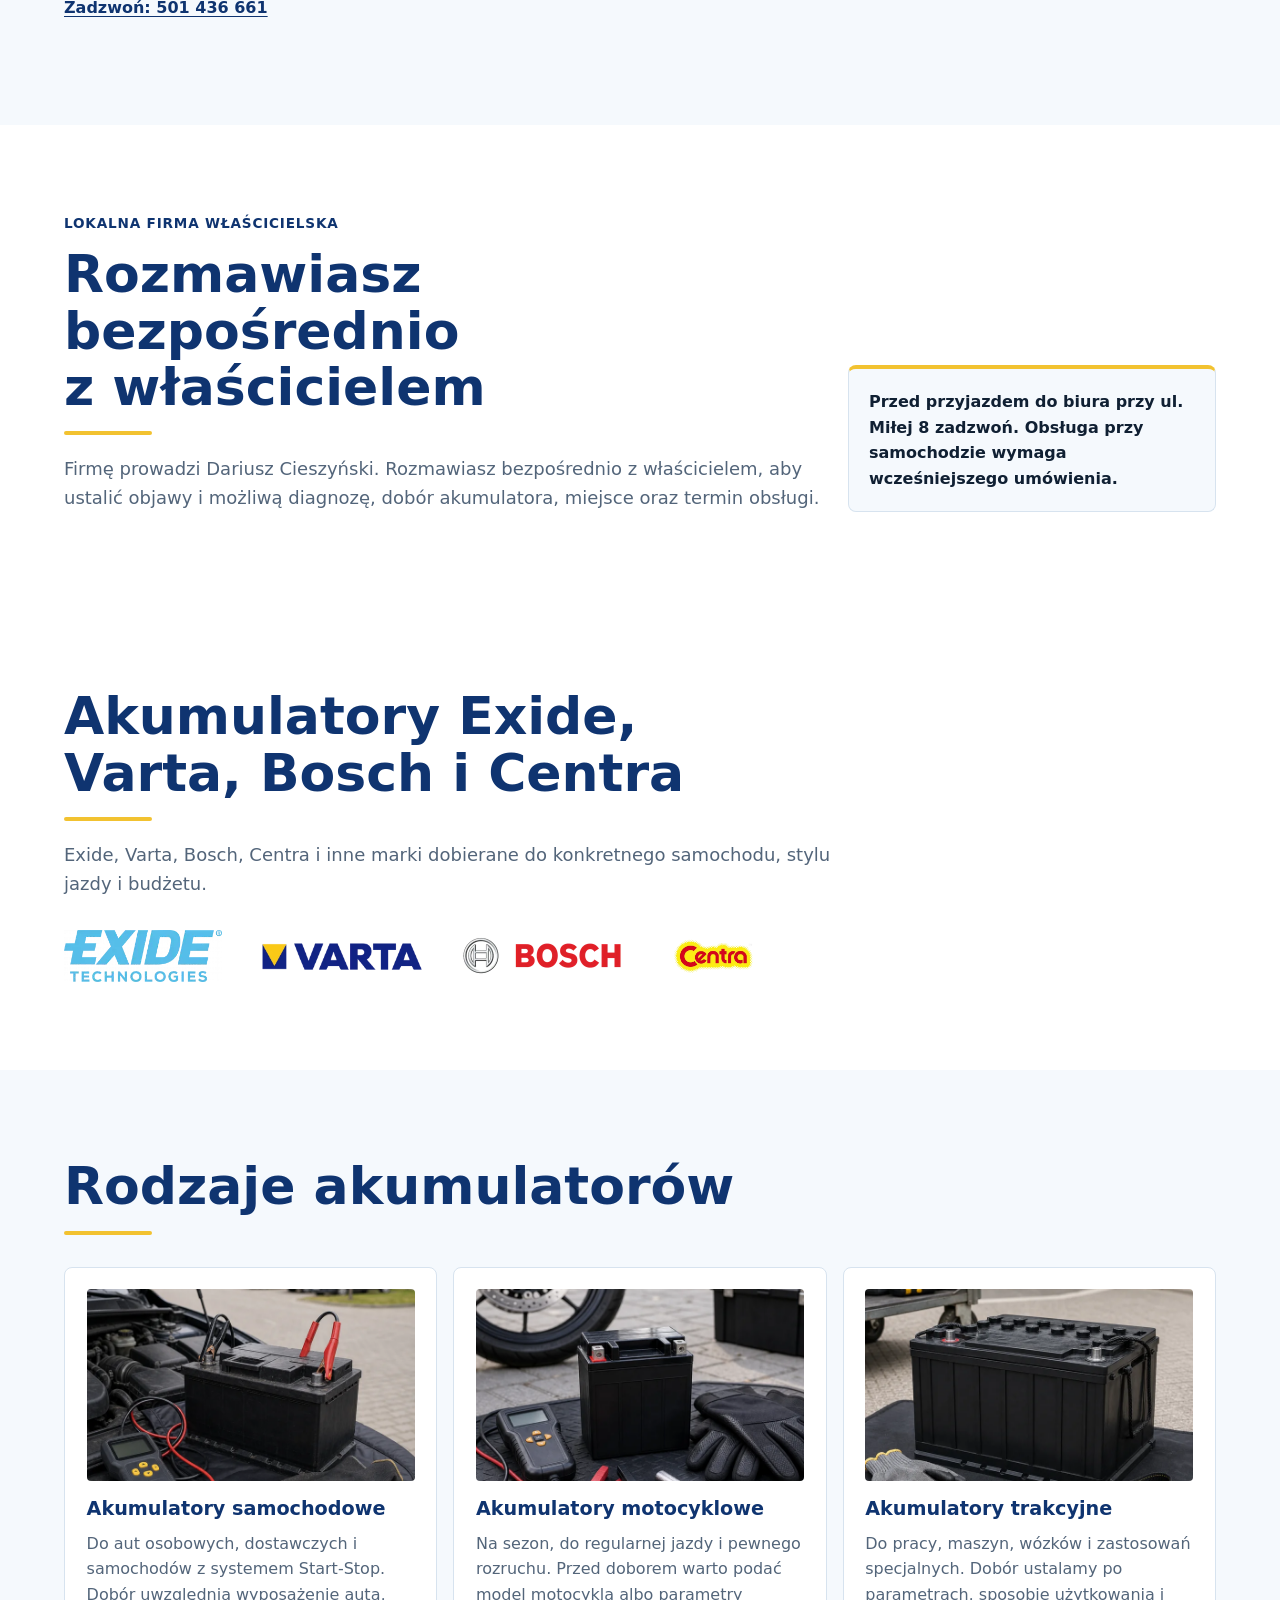
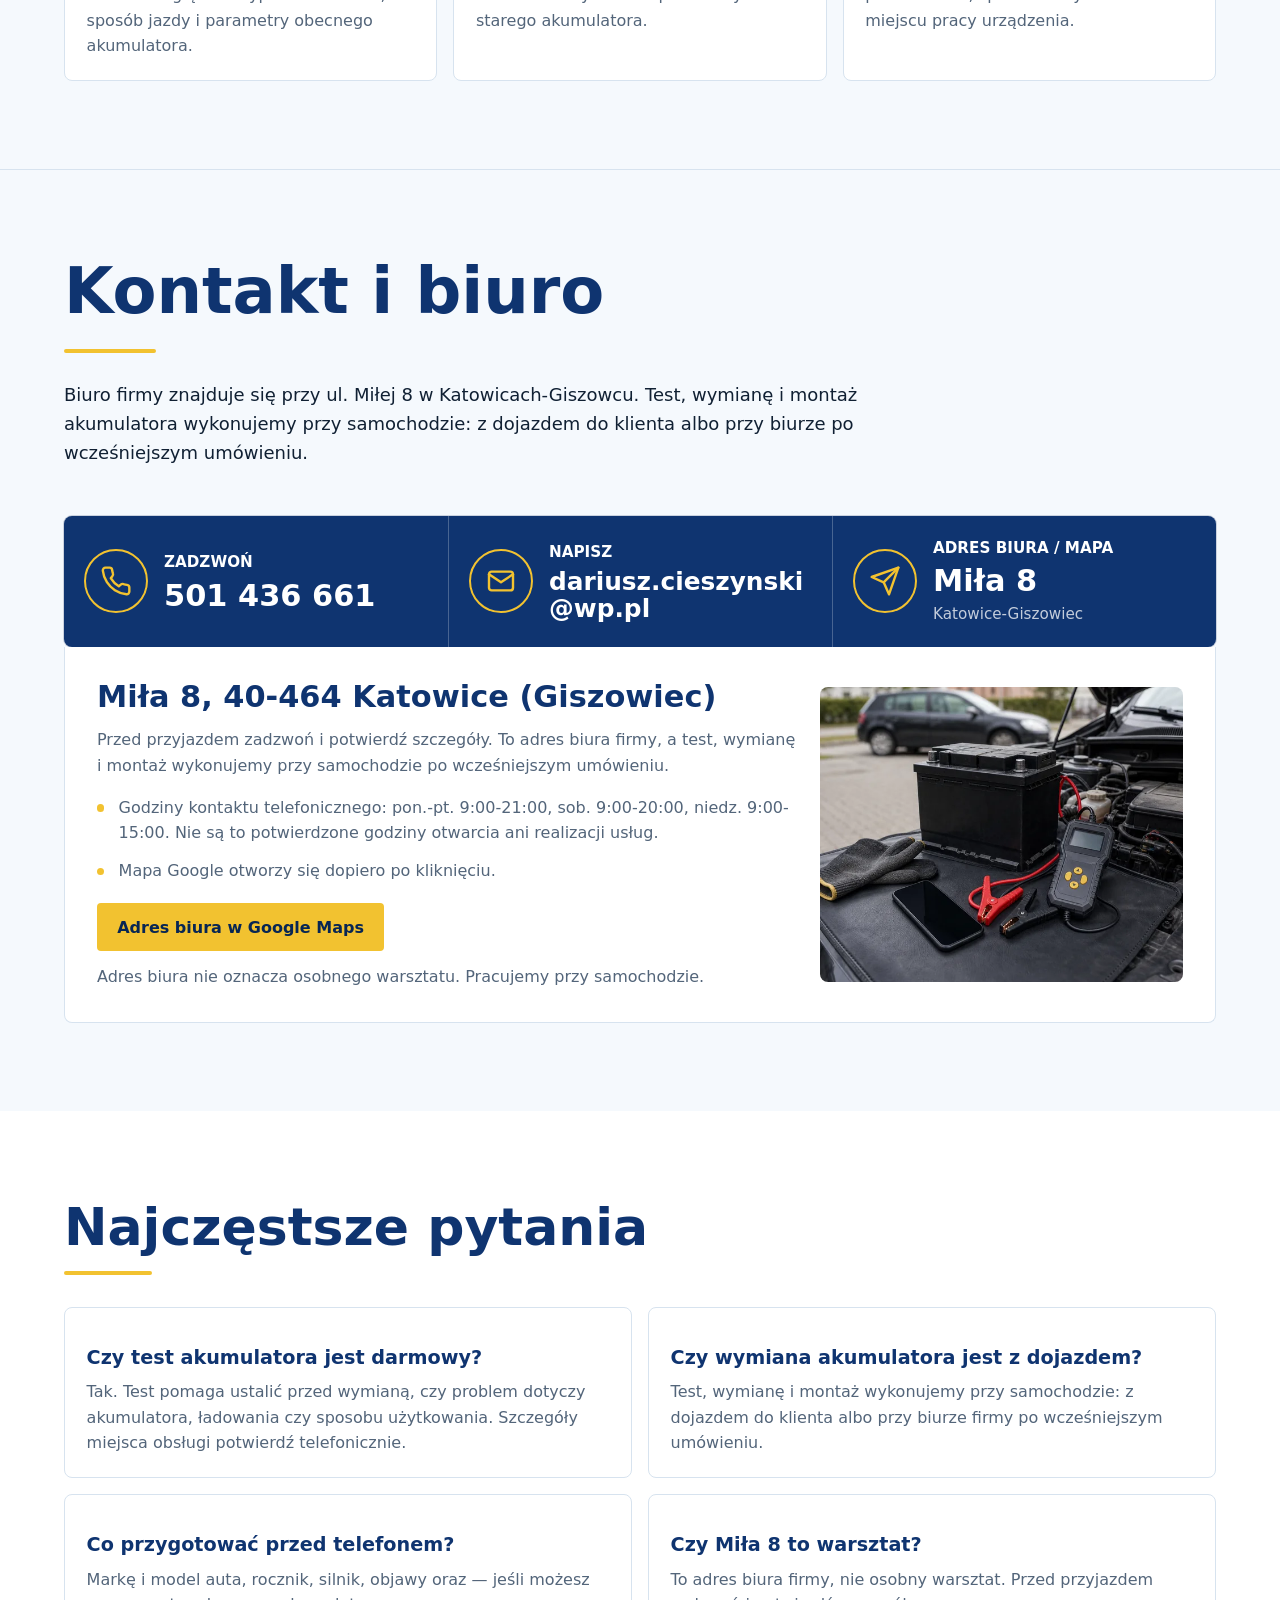
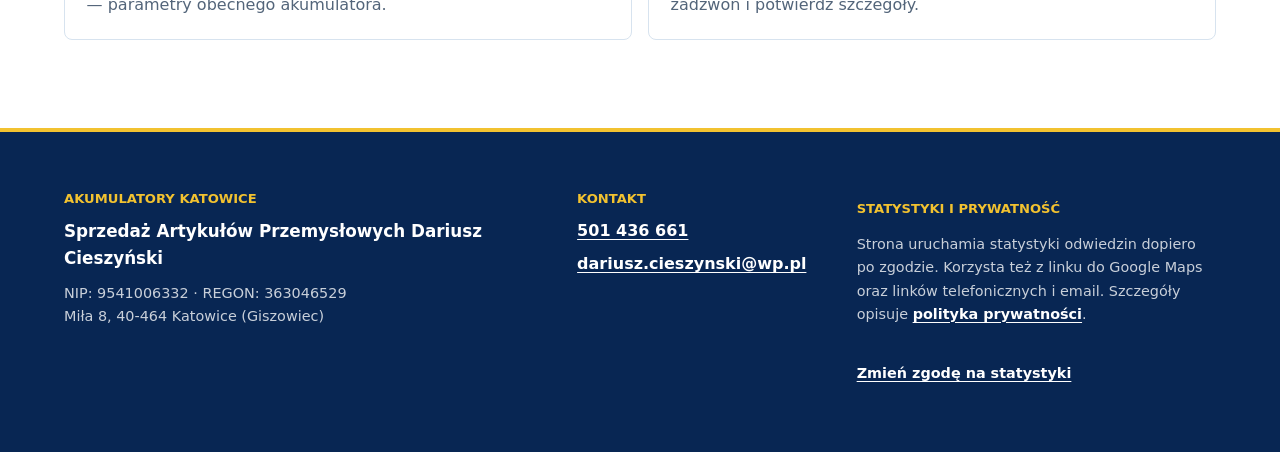
==== commit ad067182: "Improve local service conversion and tracking" ====
--- a/index.html
+++ b/index.html
@@ -2,26 +2,26 @@
 <html lang="pl">
 
 <head>
-    <title>Akumulatory Katowice - test, sprzedaż i montaż</title>
+    <title>Wymiana akumulatora Katowice | Test i montaż</title>
     <meta charset="UTF-8">
     <meta name="viewport" content="width=device-width, initial-scale=1.0">
     <meta name="description"
-        content="Akumulatory w Katowicach: sprzedaż, dobór, darmowy test i montaż przy aucie. Obsługa Giszowca i okolic po kontakcie telefonicznym.">
+        content="Wymiana akumulatora w Katowicach: dobór, darmowy test i montaż przy samochodzie. Obsługa Giszowca i okolic po kontakcie telefonicznym.">
     <meta name="robots" content="index, follow, max-image-preview:large">
     <meta name="language" content="pl">
     <link rel="canonical" href="https://akumulatory-katowice.pl/">
     <meta property="og:type" content="website">
     <meta property="og:locale" content="pl_PL">
-    <meta property="og:title" content="Akumulatory Katowice - test, sprzedaż i montaż">
-    <meta property="og:description" content="Sprzedaż, dobór, darmowy test i montaż akumulatorów przy aucie w Katowicach-Giszowcu i okolicach.">
+    <meta property="og:title" content="Wymiana akumulatora Katowice | Test i montaż">
+    <meta property="og:description" content="Wymiana, dobór, darmowy test i montaż akumulatorów przy aucie w Katowicach-Giszowcu i okolicach.">
     <meta property="og:url" content="https://akumulatory-katowice.pl/">
     <meta property="og:image" content="https://akumulatory-katowice.pl/assets/generated-asset-sets/mobile-service-hero-1280.webp">
     <meta property="og:image:width" content="1280">
     <meta property="og:image:height" content="900">
     <meta property="og:image:alt" content="Mobilny serwis akumulatora przy samochodzie w Katowicach">
     <meta name="twitter:card" content="summary_large_image">
-    <meta name="twitter:title" content="Akumulatory Katowice - test, sprzedaż i montaż">
-    <meta name="twitter:description" content="Sprzedaż, dobór, darmowy test i montaż akumulatorów przy aucie w Katowicach-Giszowcu i okolicach.">
+    <meta name="twitter:title" content="Wymiana akumulatora Katowice | Test i montaż">
+    <meta name="twitter:description" content="Wymiana, dobór, darmowy test i montaż akumulatorów przy aucie w Katowicach-Giszowcu i okolicach.">
     <meta name="twitter:image" content="https://akumulatory-katowice.pl/assets/generated-asset-sets/mobile-service-hero-1280.webp">
     <link rel="icon" type="image/png" href="./assets/favicon/favicon-96x96.png" sizes="96x96">
     <link rel="icon" type="image/svg+xml" href="./assets/favicon/favicon.svg">
@@ -36,9 +36,9 @@
               "@type": "WebPage",
               "@id": "https://akumulatory-katowice.pl/#webpage",
               "url": "https://akumulatory-katowice.pl/",
-              "name": "Akumulatory Katowice - test, sprzedaż i montaż",
-              "description": "Sprzedaż, dobór, darmowy test i montaż akumulatorów przy aucie w Katowicach-Giszowcu i okolicach.",
-              "specialty": "Akumulatory Katowice - test, sprzedaż, dobór i montaż przy aucie",
+              "name": "Wymiana akumulatora Katowice | Test i montaż",
+              "description": "Wymiana, dobór, darmowy test i montaż akumulatorów przy aucie w Katowicach-Giszowcu i okolicach.",
+              "specialty": "Wymiana akumulatora Katowice - test, sprzedaż, dobór i montaż przy aucie",
               "primaryImageOfPage": "https://akumulatory-katowice.pl/assets/generated-asset-sets/mobile-service-hero-1280.webp",
               "mainEntity": {
                 "@id": "https://akumulatory-katowice.pl/#localbusiness"
@@ -52,9 +52,11 @@
             "alternateName": [
               "Akumulatory Katowice",
               "Sprzedaż akumulatorów Katowice",
+              "Wymiana akumulatora Katowice",
+              "Wymiana akumulatora z dojazdem",
               "Test i montaż akumulatorów przy aucie"
             ],
-            "description": "Sprzedaż, dobór, darmowy test i montaż akumulatorów przy aucie w Katowicach-Giszowcu i okolicach.",
+            "description": "Wymiana, sprzedaż, dobór, darmowy test i montaż akumulatorów przy aucie w Katowicach-Giszowcu i okolicach.",
             "address": {
               "@type": "PostalAddress",
               "streetAddress": "Miła 8",
@@ -72,7 +74,6 @@
             "email": "dariusz.cieszynski@wp.pl",
             "url": "https://akumulatory-katowice.pl",
             "hasMap": "https://www.google.com/maps/dir/?api=1&destination=Mi%C5%82a%208%2C%2040-464%20Katowice",
-            "priceRange": "$",
             "image": "https://akumulatory-katowice.pl/assets/generated-asset-sets/mobile-service-hero-1280.webp",
             "areaServed": "Katowice-Giszowiec i okolice po potwierdzeniu telefonicznym",
             "currenciesAccepted": "PLN",
@@ -82,26 +83,6 @@
                 "@type": "PropertyValue",
                 "propertyID": "REGON",
                 "value": "363046529"
-              }
-            ],
-            "openingHoursSpecification": [
-              {
-                "@type": "OpeningHoursSpecification",
-                "dayOfWeek": ["Monday", "Tuesday", "Wednesday", "Thursday", "Friday"],
-                "opens": "09:00",
-                "closes": "21:00"
-              },
-              {
-                "@type": "OpeningHoursSpecification",
-                "dayOfWeek": ["Saturday"],
-                "opens": "09:00",
-                "closes": "20:00"
-              },
-              {
-                "@type": "OpeningHoursSpecification",
-                "dayOfWeek": ["Sunday"],
-                "opens": "09:00",
-                "closes": "15:00"
               }
             ],
             "makesOffer": {
@@ -120,7 +101,7 @@
                   "@type": "Offer",
                   "itemOffered": {
                     "@type": "Service",
-                    "name": "Darmowy test akumulatora",
+                    "name": "Darmowy test akumulatora przed wymianą",
                     "description": "Sprawdzenie przed wymianą, czy problemem jest akumulator, ładowanie czy sposób użytkowania."
                   }
                 },
@@ -128,8 +109,8 @@
                   "@type": "Offer",
                   "itemOffered": {
                     "@type": "Service",
-                    "name": "Montaż akumulatora przy samochodzie",
-                    "description": "Montaż przy aucie z dojazdem albo przy biurze po wcześniejszym umówieniu telefonicznym."
+                    "name": "Wymiana i montaż akumulatora przy samochodzie",
+                    "description": "Wymiana i montaż przy aucie z dojazdem albo przy biurze po wcześniejszym umówieniu telefonicznym."
                   }
                 },
                 {
@@ -153,15 +134,23 @@
                 "name": "Czy test akumulatora jest darmowy?",
                 "acceptedAnswer": {
                   "@type": "Answer",
-                  "text": "Na stronie firma informuje o darmowym teście akumulatora. Szczegóły usługi, dojazd i miejsce sprawdzenia warto potwierdzić telefonicznie przed przyjazdem."
+                  "text": "Tak. Test akumulatora pomaga ustalić przed wymianą, czy problem dotyczy akumulatora, ładowania czy sposobu użytkowania. Szczegóły usługi, dojazd i miejsce sprawdzenia trzeba potwierdzić telefonicznie."
                 }
               },
               {
                 "@type": "Question",
-                "name": "Czy montaż akumulatora jest z dojazdem?",
+                "name": "Czy wymiana akumulatora jest z dojazdem?",
                 "acceptedAnswer": {
                   "@type": "Answer",
-                  "text": "Montaż i test akumulatora są wykonywane przy samochodzie: z dojazdem do klienta albo przy biurze firmy po wcześniejszym umówieniu."
+                  "text": "Test, wymiana i montaż akumulatora są wykonywane przy samochodzie: z dojazdem do klienta albo przy biurze firmy po wcześniejszym umówieniu."
+                }
+              },
+              {
+                "@type": "Question",
+                "name": "Co przygotować przed telefonem?",
+                "acceptedAnswer": {
+                  "@type": "Answer",
+                  "text": "Warto przygotować markę i model auta, rocznik, silnik, objawy problemu oraz, jeśli to możliwe, parametry obecnego akumulatora."
                 }
               },
               {
@@ -179,15 +168,33 @@
 </head>
 
 <body class="page-shell">
+    <section id="analytics-consent" class="analytics-consent"
+        aria-labelledby="analytics-consent-title" hidden>
+        <div class="analytics-consent__inner">
+            <p id="analytics-consent-title"><strong>Ustawienia statystyk</strong><br>
+                Za zgodą uruchomimy anonimowe statystyki bez reklam i profilowania.
+                <a href="./privacy-policy.html">Polityka prywatności</a></p>
+            <div class="analytics-consent__actions">
+                <button class="analytics-consent__reject" type="button" data-analytics-reject>Odrzuć</button>
+                <button class="analytics-consent__accept" type="button" data-analytics-accept>Akceptuję</button>
+            </div>
+        </div>
+    </section>
+
+    <!-- TODO(owner): Confirm an accurate price/quote expectation before adding priceRange or visible pricing. -->
+    <!-- TODO(owner): Confirm whether contact hours are also service/opening hours before adding openingHours schema. -->
+    <!-- TODO(owner): Provide the confirmed Google Business Profile URL before adding sameAs. -->
+    <!-- TODO(owner): Confirm the exact service districts or radius before expanding areaServed. -->
     <main>
         <header class="hero section">
             <div class="container hero-grid">
                 <div>
-                    <h1 class="hero-title">Sprzedaż, dobór i montaż akumulatorów w Katowicach</h1>
-                    <p class="hero-copy">Zadzwoń i powiedz, czy auto słabo kręci, słychać kliknięcie albo pojawiły się komunikaty. Sprawdzimy, czy wystarczy test, czy potrzebny jest nowy akumulator i montaż przy samochodzie.</p>
+                    <h1 class="hero-title"><span>Wymiana akumulatora </span><span>z dojazdem </span><span>w Katowicach</span></h1>
+                    <p class="hero-copy">Auto słabo kręci, nie odpala po postoju albo słychać tylko kliknięcie? Zadzwoń, aby ustalić test, dobór i wymianę akumulatora przy samochodzie.</p>
+                    <p class="hero-area">Katowice-Giszowiec i okolice po potwierdzeniu telefonicznym.</p>
                     <div class="hero-actions">
-                        <a class="button button-primary" href="tel:+48501436661" data-umami-event="hero-phone-cta">Zadzwoń: 501&nbsp;436&nbsp;661</a>
-                        <a class="button button-secondary" href="#jak-dzialamy" data-umami-event="hero-how-it-works-secondary-cta">Jak działamy</a>
+                        <a class="button button-primary" href="tel:+48501436661" data-hero-phone-cta data-umami-event="hero-phone-cta">Zadzwoń:&nbsp;501&nbsp;436&nbsp;661</a>
+                        <a class="button button-secondary" href="#wymiana-akumulatora" data-umami-event="hero-replacement-secondary-cta">Wymiana z dojazdem</a>
                     </div>
                 </div>
                 <div class="hero-media">
@@ -204,73 +211,70 @@
         <section class="trust-rail section" aria-label="Najważniejsze zasady obsługi">
             <div class="container">
                 <ul class="trust-list">
-                    <li>Bez wymiany w ciemno</li>
-                    <li>Darmowy test akumulatora</li>
-                    <li>Dobór do auta i budżetu</li>
+                    <li>Wymiana bez zgadywania</li>
+                    <li>Darmowy test przed wymianą</li>
+                    <li>Montaż z dojazdem lub przy biurze</li>
                 </ul>
             </div>
         </section>
 
-        <section id="jak-dzialamy" class="section band-soft" aria-labelledby="how-heading">
-            <div class="container">
-                <h2 id="how-heading" class="section-heading">Jak działamy</h2>
-                <p class="section-lead">Najpierw ustalamy objawy i miejsce obsługi. Dopiero potem dobieramy test, akumulator albo montaż przy samochodzie.</p>
+        <section id="wymiana-akumulatora" class="section band-soft" aria-labelledby="how-heading">
+            <div class="container">
+                <h2 id="how-heading" class="section-heading">Test, dobór i wymiana bez zgadywania</h2>
+                <p class="section-lead">Jedna krótka rozmowa pozwala ustalić objawy, samochód i miejsce obsługi. Potem wiadomo, czy potrzebny jest test, nowy akumulator i montaż.</p>
                 <div class="process-list">
                     <article class="process-step">
                         <span class="process-number">1</span>
                         <div>
                             <h3>Zadzwoń i opisz objawy</h3>
-                            <p>Kręci rozrusznik, słychać tylko kliknięcie, auto stało kilka dni, pojawiły się komunikaty? Te informacje pomagają ustalić, czy zaczynamy od testu, doboru czy montażu.</p>
+                            <p>Przygotuj markę i model auta, rocznik, silnik, objawy oraz — jeśli możesz — parametry obecnego akumulatora.</p>
                         </div>
                     </article>
                     <article class="process-step">
                         <span class="process-number">2</span>
                         <div>
                             <h3>Sprawdzimy akumulator przed wymianą</h3>
-                            <p>Test oraz dobór wykonujemy z myślą o konkretnym aucie, jego wyposażeniu, sposobie jazdy i budżecie.</p>
+                            <p>Darmowy test pomaga ustalić, czy problem dotyczy akumulatora, ładowania czy sposobu użytkowania. Dobór uwzględnia auto, wyposażenie, sposób jazdy i budżet.</p>
                         </div>
                     </article>
                     <article class="process-step">
                         <span class="process-number">3</span>
                         <div>
-                            <h3>Ustalimy miejsce montażu</h3>
-                            <p>Montaż przy samochodzie wykonujemy z dojazdem albo przy biurze po wcześniejszym umówieniu. Biuro nie jest osobnym warsztatem.</p>
+                            <h3>Ustalamy miejsce wymiany</h3>
+                            <p>Wymianę i montaż przy samochodzie wykonujemy z dojazdem albo przy biurze po wcześniejszym umówieniu. Biuro nie jest osobnym warsztatem.</p>
                         </div>
                     </article>
                 </div>
-                <p class="inline-phone">Masz pytanie? <a href="tel:+48501436661" data-umami-event="how-phone-inline">Zadzwoń: 501&nbsp;436&nbsp;661</a></p>
-            </div>
-        </section>
-
-        <section class="section band-white" aria-labelledby="services-heading">
-            <div class="container">
-                <h2 id="services-heading" class="section-heading">Test, sprzedaż i montaż akumulatorów</h2>
-                <div class="services-grid">
-                    <article class="service-card">
-                        <h3 class="card-title">Darmowy test akumulatora</h3>
-                        <p class="card-copy">Sprawdzamy przed wymianą, czy problemem jest akumulator, ładowanie czy sposób użytkowania. Szczegóły testu i miejsca obsługi potwierdź telefonicznie.</p>
-                    </article>
-                    <article class="service-card">
-                        <h3 class="card-title">Dobór właściwego akumulatora</h3>
-                        <p class="card-copy">Dobieramy akumulator do auta, wyposażenia, sposobu jazdy i budżetu.</p>
-                    </article>
-                    <article class="service-card">
-                        <h3 class="card-title">Montaż przy samochodzie</h3>
-                        <p class="card-copy">Montaż wykonujemy z dojazdem albo przy biurze firmy po wcześniejszym ustaleniu szczegółów telefonicznie.</p>
-                    </article>
-                    <article class="service-card">
-                        <h3 class="card-title">Odbiór starego akumulatora</h3>
-                        <p class="card-copy">Zużyty akumulator możesz zostawić do odpowiedniego recyklingu.</p>
-                    </article>
-                </div>
-            </div>
-        </section>
-
-        <section class="section band-soft" aria-labelledby="brands-heading">
+                <div class="service-summary">
+                    <p><strong>Sprzedaż:</strong> akumulator dobrany do konkretnego pojazdu i budżetu.</p>
+                    <p><strong>Montaż:</strong> przy samochodzie, z dojazdem albo przy biurze po umówieniu.</p>
+                    <p><strong>Recykling:</strong> zużyty akumulator możesz zostawić do odpowiedniego recyklingu.</p>
+                </div>
+                <p class="inline-phone"><a href="tel:+48501436661" data-umami-event="how-phone-inline">Zadzwoń:&nbsp;501&nbsp;436&nbsp;661</a></p>
+            </div>
+        </section>
+
+        <section class="section band-white" aria-labelledby="owner-heading">
+            <div class="container">
+                <div class="owner-panel">
+                    <div>
+                        <p class="eyebrow">Lokalna firma właścicielska</p>
+                        <h2 id="owner-heading" class="section-heading">Rozmawiasz bezpośrednio z właścicielem</h2>
+                        <p class="section-lead">Firmę prowadzi Dariusz Cieszyński. Rozmawiasz bezpośrednio z właścicielem, aby ustalić objawy i możliwą diagnozę, dobór akumulatora, miejsce oraz termin obsługi.</p>
+                    </div>
+                    <p class="owner-note">Przed przyjazdem do biura przy ul. Miłej 8 zadzwoń. Obsługa przy samochodzie wymaga wcześniejszego umówienia.</p>
+                </div>
+                <!-- TODO(owner): Supply a short first-person introduction and an approved owner photo with alt text. -->
+                <!-- TODO(owner): Add only verified reviews and the confirmed Google Business Profile link. -->
+                <!-- TODO(owner): Confirm warranty terms and accepted payment methods before publishing them. -->
+            </div>
+        </section>
+
+        <section class="section band-white" aria-labelledby="brands-heading">
             <div class="container">
                 <h2 id="brands-heading" class="section-heading">Akumulatory Exide, Varta, Bosch i Centra</h2>
                 <p class="section-lead">Exide, Varta, Bosch, Centra i inne marki dobierane do konkretnego samochodu, stylu jazdy i budżetu.</p>
-                <div class="brand-strip" aria-label="Marki akumulatorów">
+                <div class="brand-strip">
                     <img src="./assets/exide_logo_blue_300x99.webp" alt="Exide Technologies" width="300" height="99" loading="lazy" decoding="async">
                     <img src="./assets/varta-logo-1024x168.webp" alt="Varta" width="512" height="84" loading="lazy" decoding="async">
                     <img src="./assets/bosch_logo.webp" alt="Bosch" width="320" height="76" loading="lazy" decoding="async">
@@ -279,54 +283,33 @@
             </div>
         </section>
 
-        <section class="section band-white" aria-labelledby="battery-types-heading">
+        <section class="section band-soft" aria-labelledby="battery-types-heading">
             <div class="container">
                 <h2 id="battery-types-heading" class="section-heading">Rodzaje akumulatorów</h2>
                 <div class="battery-grid">
                     <article class="battery-card">
                         <img src="./assets/generated-asset-sets/mobile-service-car.webp" alt="Akumulator samochodowy na macie serwisowej przy aucie" width="720" height="720" loading="lazy" decoding="async">
-                        <h3 class="card-title">Samochodowe</h3>
-                        <p class="card-copy">Do aut osobowych, dostawczych i systemów Start-Stop.</p>
+                        <h3 class="card-title">Akumulatory samochodowe</h3>
+                        <p class="card-copy">Do aut osobowych, dostawczych i samochodów z systemem Start-Stop. Dobór uwzględnia wyposażenie auta, sposób jazdy i parametry obecnego akumulatora.</p>
                     </article>
                     <article class="battery-card">
                         <img src="./assets/generated-asset-sets/mobile-service-moto.webp" alt="Akumulator motocyklowy z testerem w plenerze" width="720" height="720" loading="lazy" decoding="async">
-                        <h3 class="card-title">Motocyklowe</h3>
-                        <p class="card-copy">Na sezon, do regularnej jazdy i pewnego rozruchu.</p>
+                        <h3 class="card-title">Akumulatory motocyklowe</h3>
+                        <p class="card-copy">Na sezon, do regularnej jazdy i pewnego rozruchu. Przed doborem warto podać model motocykla albo parametry starego akumulatora.</p>
                     </article>
                     <article class="battery-card">
                         <img src="./assets/generated-asset-sets/mobile-service-traction.webp" alt="Akumulator trakcyjny przygotowany do obsługi serwisowej" width="720" height="720" loading="lazy" decoding="async">
-                        <h3 class="card-title">Trakcyjne</h3>
-                        <p class="card-copy">Do pracy, maszyn, wózków i zastosowań specjalnych.</p>
-                    </article>
-                </div>
-            </div>
-        </section>
-
-        <section class="section band-soft" aria-labelledby="faq-heading">
-            <div class="container">
-                <h2 id="faq-heading" class="section-heading">Najczęstsze pytania o akumulator</h2>
-                <div class="services-grid">
-                    <article class="service-card">
-                        <h3 class="card-title">Czy test akumulatora jest darmowy?</h3>
-                        <p class="card-copy">Tak, na stronie informujemy o darmowym teście akumulatora. Szczegóły usługi, dojazd i miejsce sprawdzenia potwierdź telefonicznie przed przyjazdem.</p>
-                    </article>
-                    <article class="service-card">
-                        <h3 class="card-title">Czy montaż jest z dojazdem?</h3>
-                        <p class="card-copy">Test i montaż wykonujemy przy samochodzie: z dojazdem do klienta albo przy biurze firmy po wcześniejszym umówieniu.</p>
-                    </article>
-                    <article class="service-card">
-                        <h3 class="card-title">Czy Miła 8 to warsztat?</h3>
-                        <p class="card-copy">Miła 8 w Katowicach-Giszowcu to adres biura firmy. Nie oznacza osobnego warsztatu, dlatego przed przyjazdem zadzwoń i potwierdź szczegóły.</p>
-                    </article>
-                </div>
-            </div>
-        </section>
-
-        <!-- Contact Section -->
+                        <h3 class="card-title">Akumulatory trakcyjne</h3>
+                        <p class="card-copy">Do pracy, maszyn, wózków i zastosowań specjalnych. Dobór ustalamy po parametrach, sposobie użytkowania i miejscu pracy urządzenia.</p>
+                    </article>
+                </div>
+            </div>
+        </section>
+
         <section id="kontakt" class="contact-section section" aria-labelledby="contact-heading">
             <div class="container">
                 <h2 id="contact-heading" class="contact-heading">Kontakt i biuro</h2>
-                <p class="contact-lead">Biuro firmy znajduje się przy ul. Miłej 8 w Katowicach-Giszowcu. Test i montaż akumulatora wykonujemy przy samochodzie: z dojazdem do klienta albo przy biurze po wcześniejszym umówieniu.</p>
+                <p class="contact-lead">Biuro firmy znajduje się przy ul. Miłej 8 w Katowicach-Giszowcu. Test, wymianę i montaż akumulatora wykonujemy przy samochodzie: z dojazdem do klienta albo przy biurze po wcześniejszym umówieniu.</p>
 
                 <nav class="contact-action-rail" aria-label="Szybki kontakt">
                     <a class="contact-action" href="tel:+48501436661" data-umami-event="contact-phone-cta">
@@ -377,9 +360,9 @@
                 <div class="contact-panel">
                     <div class="contact-panel-copy">
                         <h3>Miła 8, 40-464 Katowice (Giszowiec)</h3>
-                        <p>Przed przyjazdem zadzwoń i potwierdź szczegóły. To adres biura firmy, a test i montaż wykonujemy przy samochodzie po wcześniejszym umówieniu.</p>
+                        <p>Przed przyjazdem zadzwoń i potwierdź szczegóły. To adres biura firmy, a test, wymianę i montaż wykonujemy przy samochodzie po wcześniejszym umówieniu.</p>
                         <ul class="contact-note-list">
-                            <li>Godziny: pon.-pt. 9:00-21:00, sob. 9:00-20:00, niedz. 9:00-15:00</li>
+                            <li>Godziny kontaktu telefonicznego: pon.-pt. 9:00-21:00, sob. 9:00-20:00, niedz. 9:00-15:00. Nie są to potwierdzone godziny otwarcia ani realizacji usług.</li>
                             <li>Mapa Google otworzy się dopiero po kliknięciu.</li>
                         </ul>
                         <a class="button button-primary directions-button"
@@ -394,8 +377,32 @@
             </div>
         </section>
 
-        <!-- Footer -->
-        <footer class="site-footer">
+        <section class="section band-white" aria-labelledby="faq-heading">
+            <div class="container">
+                <h2 id="faq-heading" class="section-heading">Najczęstsze pytania</h2>
+                <div class="services-grid faq-grid">
+                    <article class="service-card">
+                        <h3 class="card-title">Czy test akumulatora jest darmowy?</h3>
+                        <p class="card-copy">Tak. Test pomaga ustalić przed wymianą, czy problem dotyczy akumulatora, ładowania czy sposobu użytkowania. Szczegóły miejsca obsługi potwierdź telefonicznie.</p>
+                    </article>
+                    <article class="service-card">
+                        <h3 class="card-title">Czy wymiana akumulatora jest z dojazdem?</h3>
+                        <p class="card-copy">Test, wymianę i montaż wykonujemy przy samochodzie: z dojazdem do klienta albo przy biurze firmy po wcześniejszym umówieniu.</p>
+                    </article>
+                    <article class="service-card">
+                        <h3 class="card-title">Co przygotować przed telefonem?</h3>
+                        <p class="card-copy">Markę i model auta, rocznik, silnik, objawy oraz — jeśli możesz — parametry obecnego akumulatora.</p>
+                    </article>
+                    <article class="service-card">
+                        <h3 class="card-title">Czy Miła 8 to warsztat?</h3>
+                        <p class="card-copy">To adres biura firmy, nie osobny warsztat. Przed przyjazdem zadzwoń i potwierdź szczegóły.</p>
+                    </article>
+                </div>
+            </div>
+        </section>
+    </main>
+
+    <footer class="site-footer">
             <div class="container footer-grid">
                 <div>
                     <p class="footer-kicker">Akumulatory Katowice</p>
@@ -405,8 +412,8 @@
                 <div>
                     <p class="footer-heading">Kontakt</p>
                     <ul class="footer-list">
-                        <li><a href="tel:+48501436661">501&nbsp;436&nbsp;661</a></li>
-                        <li><a href="mailto:dariusz.cieszynski@wp.pl">dariusz.cieszynski@wp.pl</a></li>
+                        <li><a href="tel:+48501436661" data-umami-event="footer-phone-cta">501&nbsp;436&nbsp;661</a></li>
+                        <li><a href="mailto:dariusz.cieszynski@wp.pl" data-umami-event="footer-email-cta">dariusz.cieszynski@wp.pl</a></li>
                     </ul>
                 </div>
                 <div id="prywatnosc" class="privacy-note">
@@ -415,21 +422,14 @@
                     <button class="privacy-settings" type="button" data-analytics-settings>Zmień zgodę na statystyki</button>
                 </div>
             </div>
-        </footer>
-    </main>
-
-    <section id="analytics-consent" class="analytics-consent" aria-label="Zgoda na statystyki" hidden>
-        <div class="analytics-consent__inner">
-            <p>Za zgodą uruchomimy anonimowe statystyki bez reklam i profilowania.
-                <a href="./privacy-policy.html">Polityka prywatności</a></p>
-            <div class="analytics-consent__actions">
-                <button class="analytics-consent__reject" type="button" data-analytics-reject>Odrzuć</button>
-                <button class="analytics-consent__accept" type="button" data-analytics-accept>Akceptuję</button>
-            </div>
-        </div>
-    </section>
+    </footer>
+
+    <a class="mobile-call-bar" href="tel:+48501436661" data-umami-event="mobile-sticky-phone-cta">
+        Zadzwoń:&nbsp;501&nbsp;436&nbsp;661
+    </a>
 
     <script src="./assets/analytics-consent.js" defer></script>
+    <script src="./assets/mobile-call-bar.js" defer></script>
 </body>
 
 </html>
--- a/assets/site.css
+++ b/assets/site.css
@@ -52,8 +52,9 @@
 
 a:focus-visible,
 button:focus-visible {
-  outline: 3px solid var(--color-yellow);
+  outline: 3px solid var(--color-white);
   outline-offset: 3px;
+  box-shadow: 0 0 0 6px var(--color-navy-strong);
 }
 
 .page-shell {
@@ -161,11 +162,21 @@
   text-wrap: balance;
 }
 
+.hero-title span {
+  display: block;
+}
+
 .hero-copy {
   max-width: 42rem;
   margin: 1.25rem 0 0;
   color: rgb(255 255 255 / 0.9);
   font-size: clamp(1.08rem, 2vw, 1.35rem);
+}
+
+.hero-area {
+  margin: 0.8rem 0 0;
+  color: var(--color-white);
+  font-weight: 800;
 }
 
 .hero-actions {
@@ -279,6 +290,45 @@
   color: var(--color-muted);
 }
 
+.service-summary {
+  display: grid;
+  gap: 0.75rem;
+  margin-top: 1.5rem;
+}
+
+.service-summary p {
+  margin: 0;
+  padding: 1rem;
+  border-left: 0.25rem solid var(--color-yellow);
+  background: var(--color-white);
+}
+
+.eyebrow {
+  margin: 0 0 0.75rem;
+  color: var(--color-navy);
+  font-size: 0.85rem;
+  font-weight: 900;
+  letter-spacing: 0.06em;
+  text-transform: uppercase;
+}
+
+.owner-panel {
+  display: grid;
+  gap: 1.5rem;
+  align-items: end;
+}
+
+.owner-note {
+  margin: 0;
+  padding: 1.25rem;
+  border: 1px solid var(--color-border);
+  border-top: 0.25rem solid var(--color-yellow);
+  border-radius: var(--radius-md);
+  background: var(--color-blue-soft-2);
+  color: var(--color-ink);
+  font-weight: 700;
+}
+
 .card-title {
   margin: 1rem 0 0;
   color: var(--color-navy);
@@ -316,6 +366,10 @@
   gap: 1.75rem 2.5rem;
   align-items: center;
   margin-top: 2rem;
+}
+
+.mobile-call-bar {
+  display: none;
 }
 
 .brand-strip img {
@@ -711,6 +765,7 @@
 
 .not-found-visual img {
   width: min(100%, 24rem);
+  height: auto;
   aspect-ratio: 640 / 520;
   border-radius: var(--radius-md);
   object-fit: cover;
@@ -758,6 +813,15 @@
     grid-template-columns: repeat(2, minmax(0, 1fr));
   }
 
+  .service-summary,
+  .owner-panel {
+    grid-template-columns: repeat(3, minmax(0, 1fr));
+  }
+
+  .owner-panel > :first-child {
+    grid-column: span 2;
+  }
+
   .contact-action-rail {
     grid-template-columns: repeat(3, minmax(0, 1fr));
   }
@@ -783,6 +847,17 @@
 }
 
 @media (max-width: 42rem) {
+  .section {
+    padding-block: 2.5rem;
+  }
+
+  .hero-title {
+    overflow-wrap: anywhere;
+    font-size: 2.1rem;
+    line-height: 1.12;
+    text-wrap: auto;
+  }
+
   .hero-actions,
   .analytics-consent__actions {
     display: grid;
@@ -820,7 +895,7 @@
   }
 
   .contact-action {
-    min-height: 5.75rem;
+    min-height: 5.25rem;
   }
 
   .contact-action-icon {
@@ -832,4 +907,65 @@
     width: 1.45rem;
     height: 1.45rem;
   }
-}
+
+  .service-card,
+  .battery-card {
+    padding: 1.1rem;
+  }
+
+  .battery-card img {
+    height: 10rem;
+  }
+
+  .contact-action-rail {
+    margin-top: 2rem;
+  }
+
+  .contact-visual,
+  .contact-visual-image {
+    min-height: 12rem;
+  }
+
+  .mobile-call-bar {
+    position: fixed;
+    inset: auto 0.75rem 0.75rem;
+    z-index: 15;
+    min-height: 3.25rem;
+    align-items: center;
+    justify-content: center;
+    border: 2px solid var(--color-navy-strong);
+    border-radius: var(--radius-md);
+    background: var(--color-yellow);
+    color: var(--color-navy-strong);
+    box-shadow: 0 8px 24px rgb(8 38 83 / 0.24);
+    font-weight: 900;
+    text-decoration: none;
+  }
+
+  .mobile-call-bar-visible .mobile-call-bar {
+    display: flex;
+  }
+
+  body.mobile-call-bar-visible:not(.analytics-consent-open) {
+    padding-bottom: 4.75rem;
+  }
+
+  .analytics-consent-open .mobile-call-bar {
+    display: none;
+  }
+}
+
+@media (prefers-reduced-motion: reduce) {
+  html {
+    scroll-behavior: auto;
+  }
+
+  *,
+  *::before,
+  *::after {
+    scroll-behavior: auto !important;
+    animation-duration: 0.01ms !important;
+    animation-iteration-count: 1 !important;
+    transition-duration: 0.01ms !important;
+  }
+}
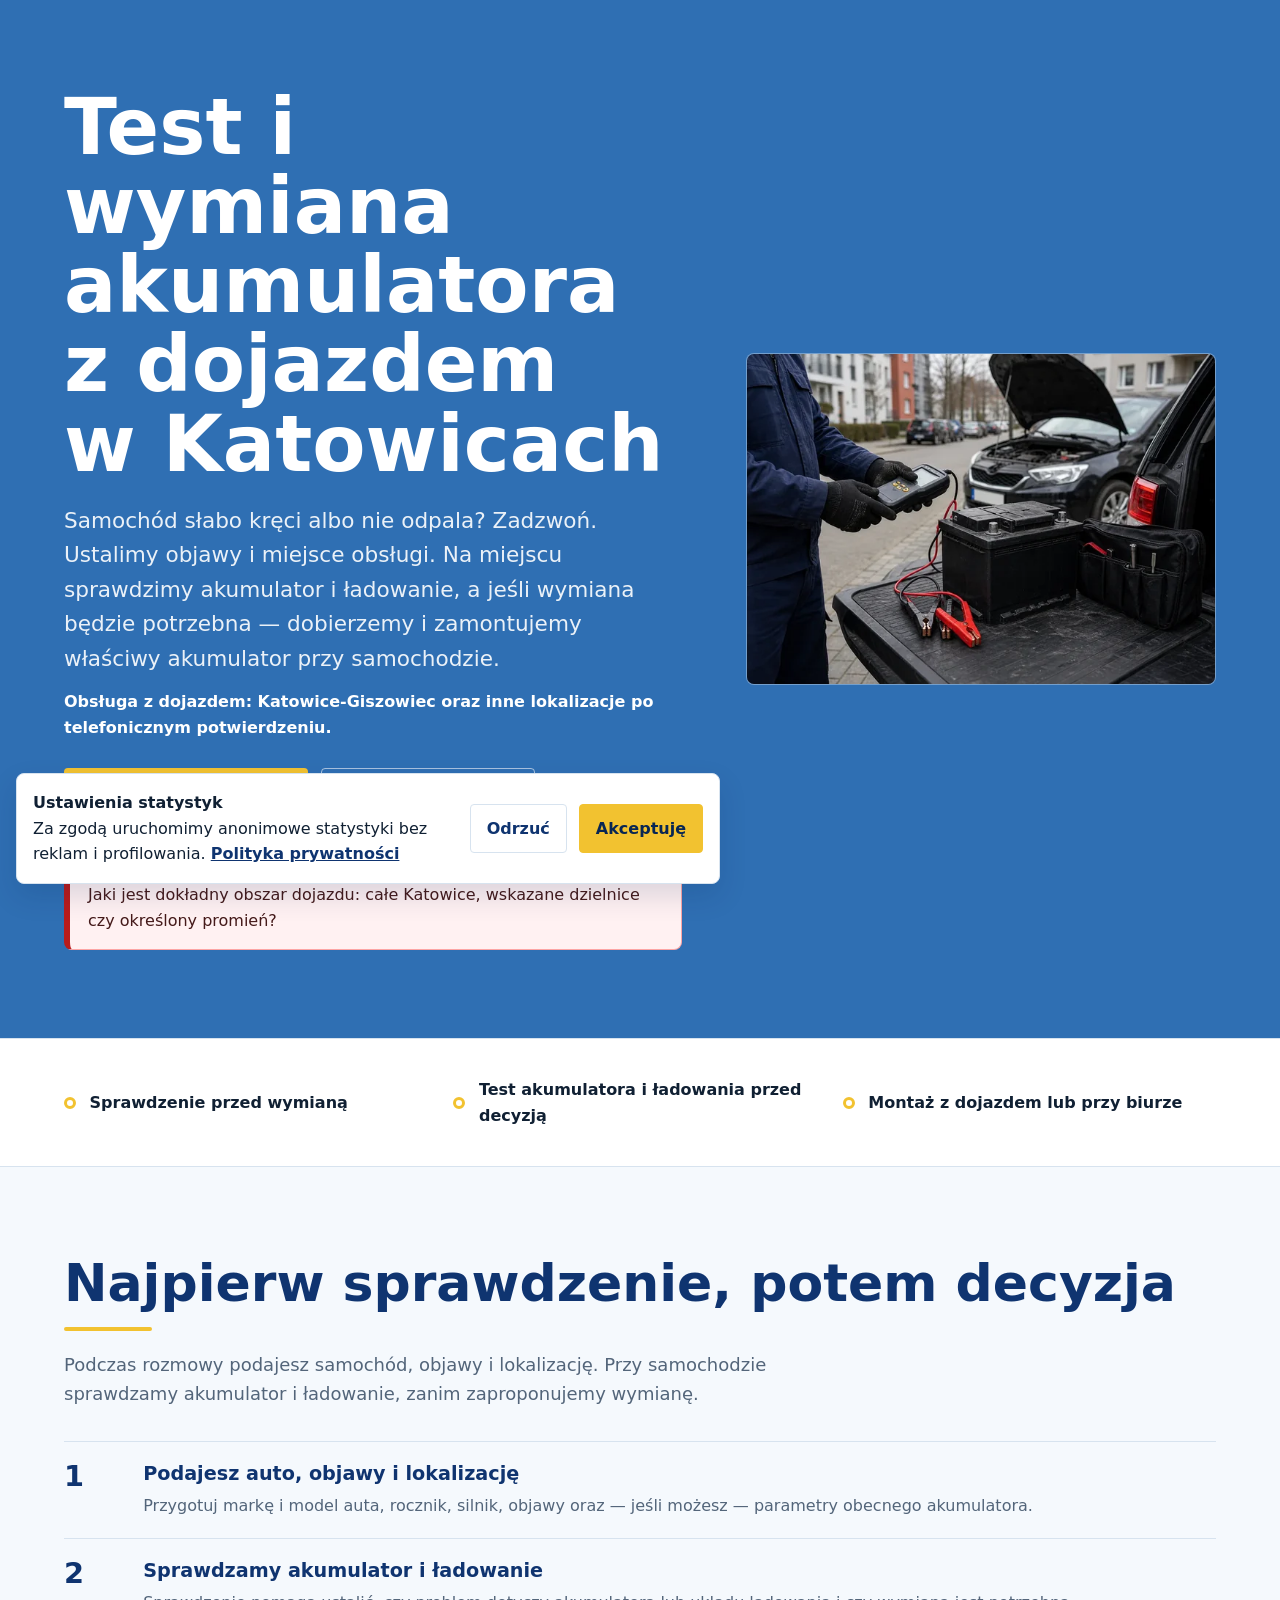
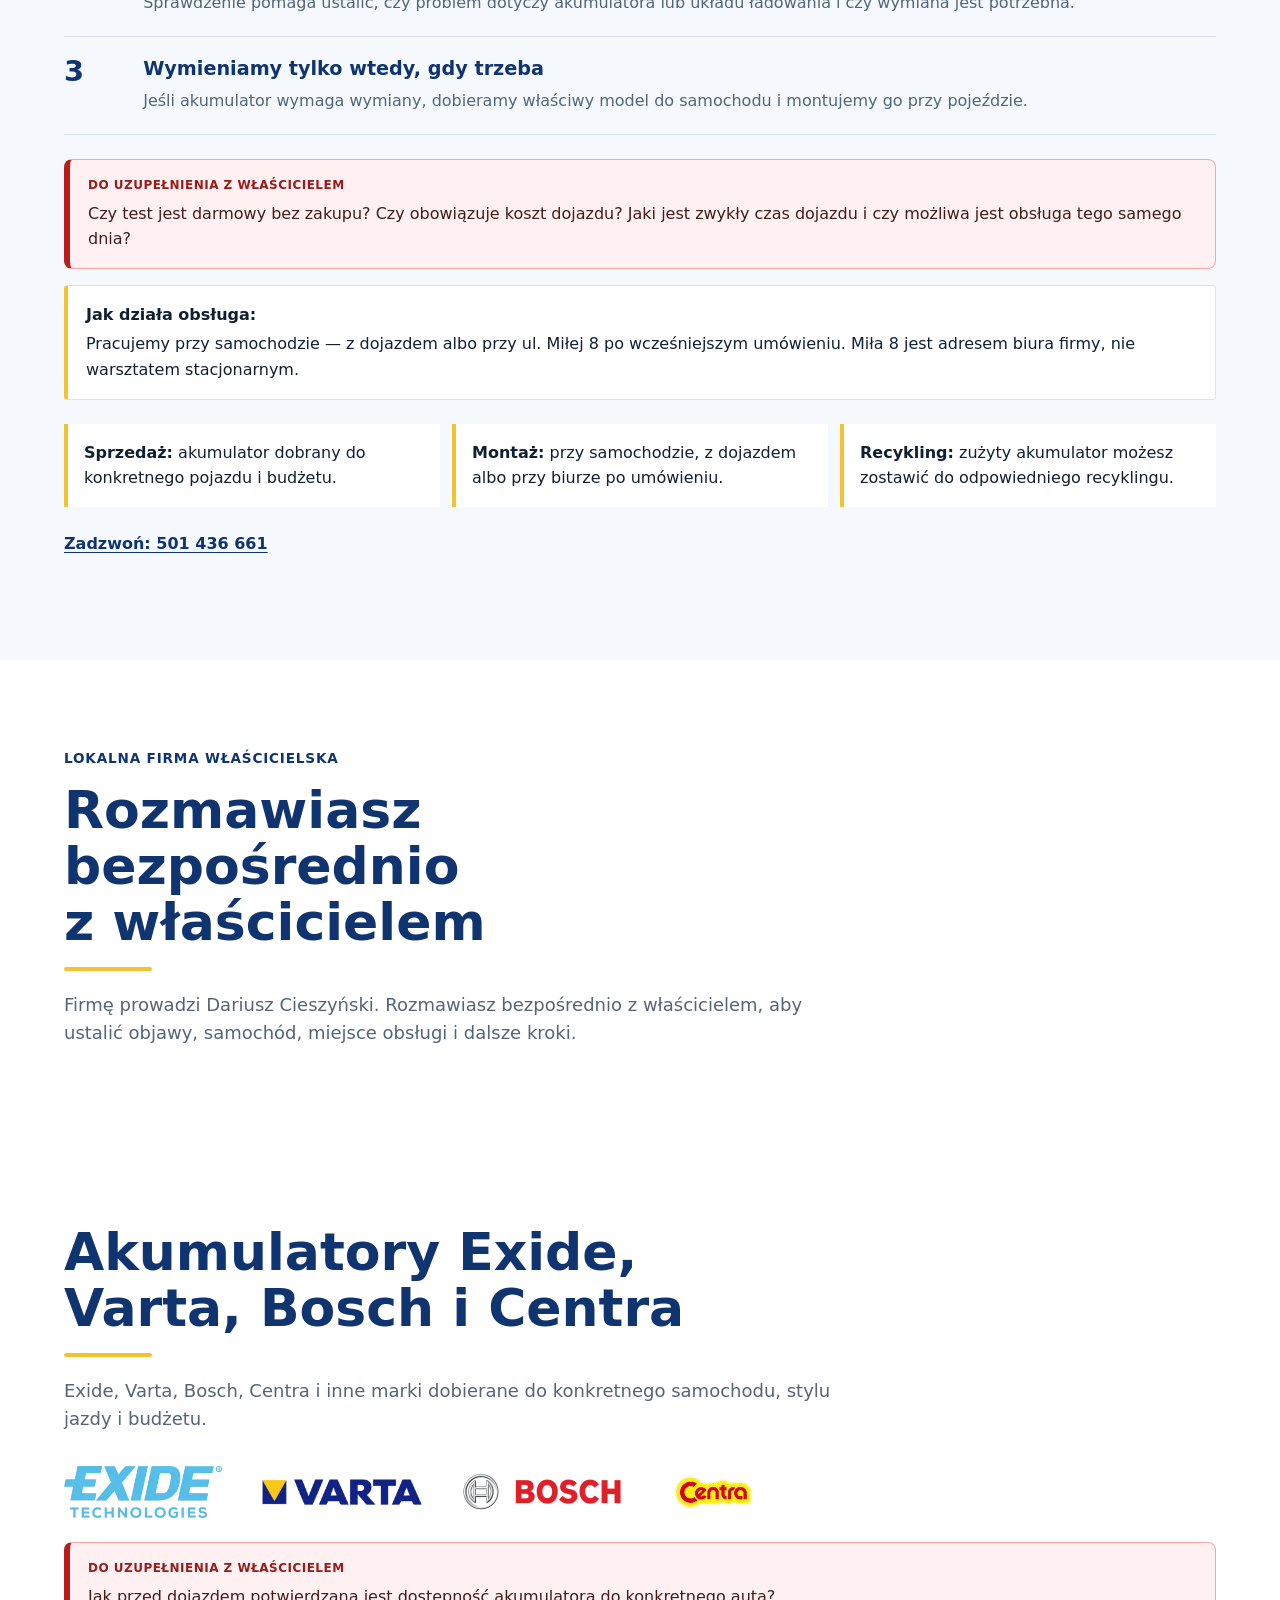
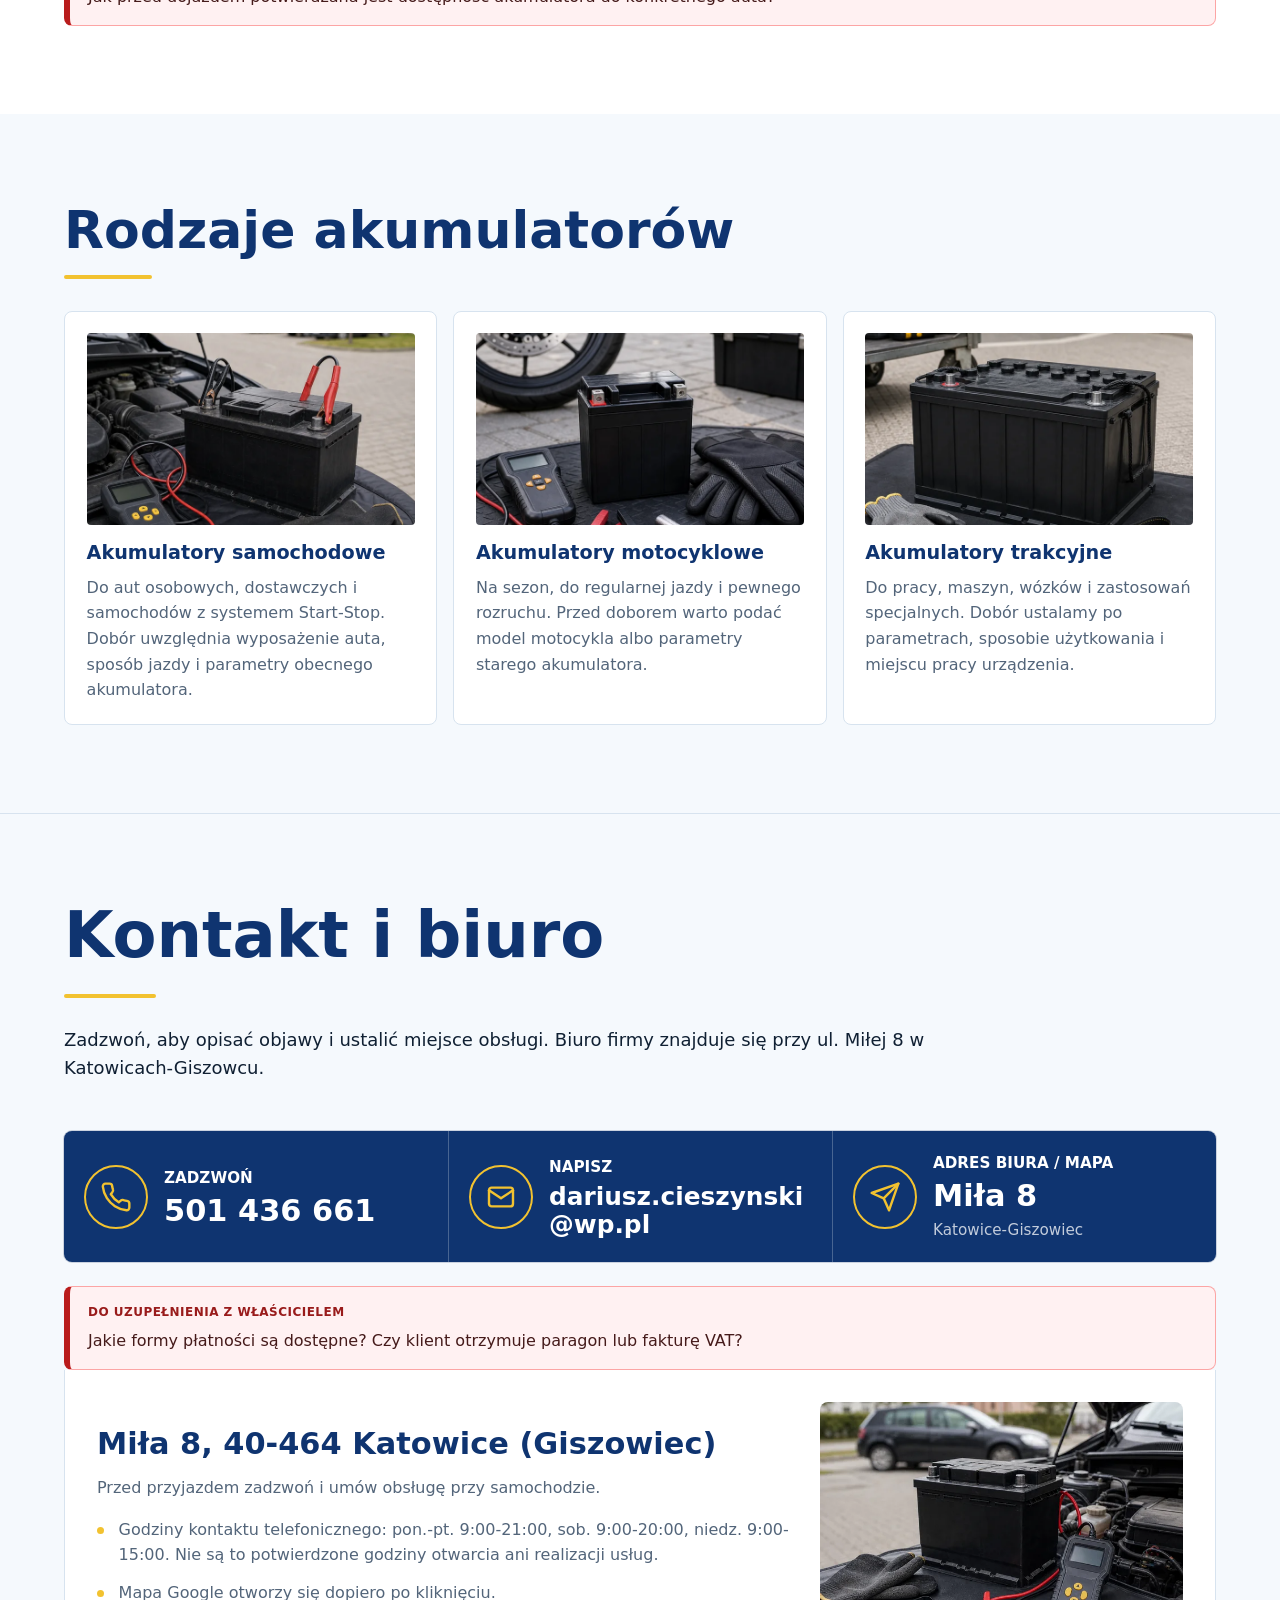
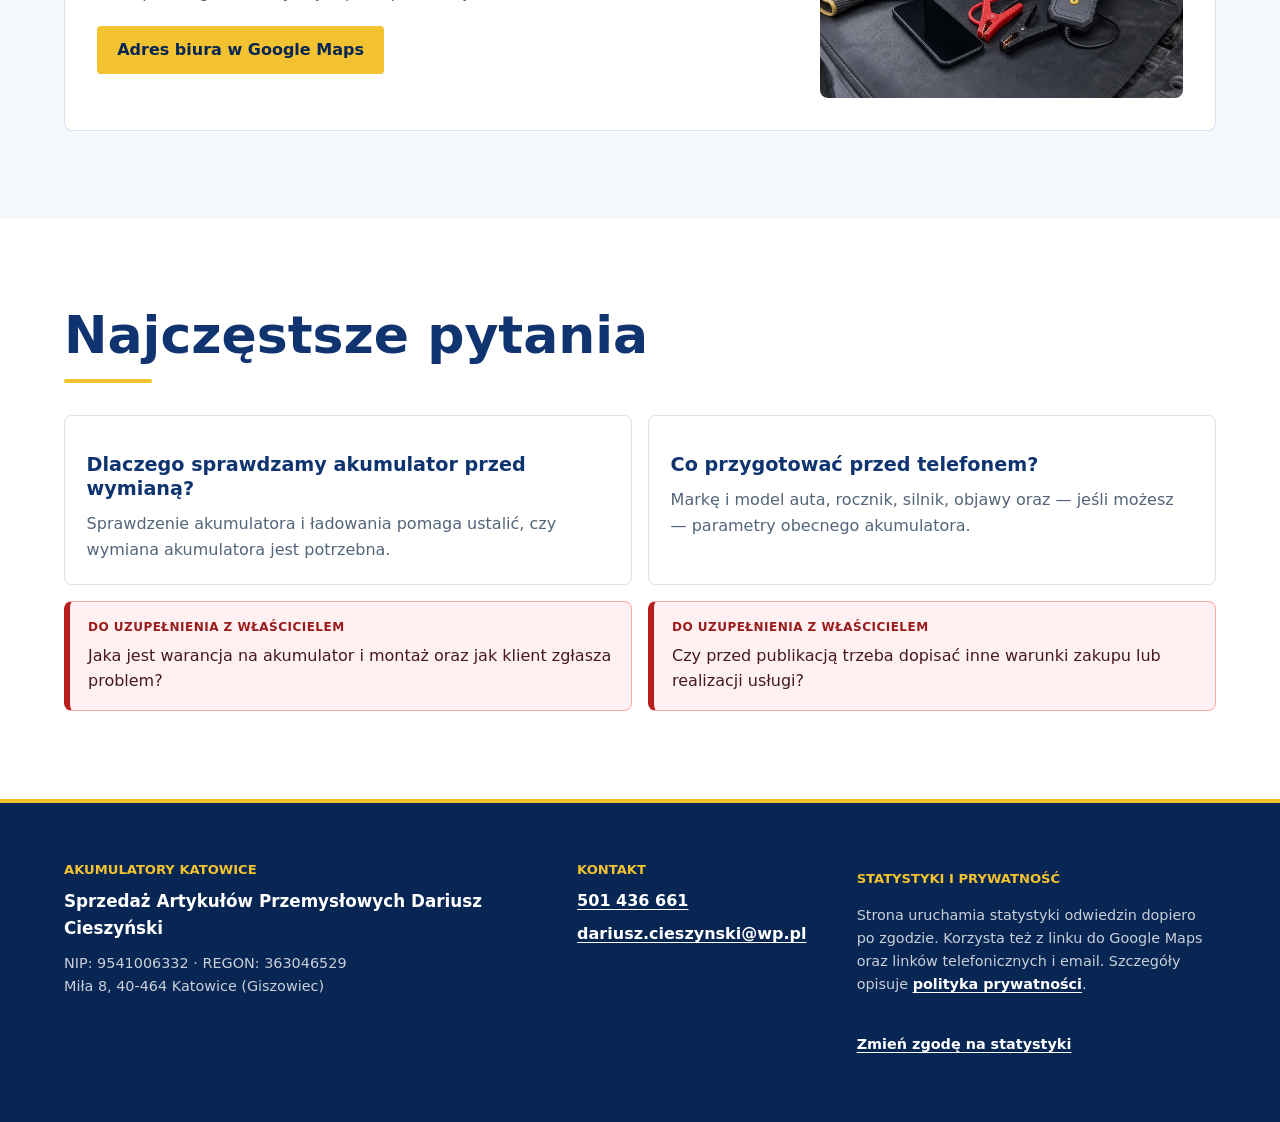
==== commit 54d64aa9: "feat: add owner copy placeholders" ====
--- a/index.html
+++ b/index.html
@@ -6,14 +6,14 @@
     <meta charset="UTF-8">
     <meta name="viewport" content="width=device-width, initial-scale=1.0">
     <meta name="description"
-        content="Wymiana akumulatora w Katowicach: dobór, darmowy test i montaż przy samochodzie. Obsługa Giszowca i okolic po kontakcie telefonicznym.">
+        content="Test, dobór i wymiana akumulatora z dojazdem w Katowicach. Sprawdzenie akumulatora i ładowania przed decyzją o wymianie.">
     <meta name="robots" content="index, follow, max-image-preview:large">
     <meta name="language" content="pl">
     <link rel="canonical" href="https://akumulatory-katowice.pl/">
     <meta property="og:type" content="website">
     <meta property="og:locale" content="pl_PL">
     <meta property="og:title" content="Wymiana akumulatora Katowice | Test i montaż">
-    <meta property="og:description" content="Wymiana, dobór, darmowy test i montaż akumulatorów przy aucie w Katowicach-Giszowcu i okolicach.">
+    <meta property="og:description" content="Test, dobór i wymiana akumulatora przy samochodzie w Katowicach-Giszowcu i po telefonicznym potwierdzeniu w innych lokalizacjach.">
     <meta property="og:url" content="https://akumulatory-katowice.pl/">
     <meta property="og:image" content="https://akumulatory-katowice.pl/assets/generated-asset-sets/mobile-service-hero-1280.webp">
     <meta property="og:image:width" content="1280">
@@ -21,7 +21,7 @@
     <meta property="og:image:alt" content="Mobilny serwis akumulatora przy samochodzie w Katowicach">
     <meta name="twitter:card" content="summary_large_image">
     <meta name="twitter:title" content="Wymiana akumulatora Katowice | Test i montaż">
-    <meta name="twitter:description" content="Wymiana, dobór, darmowy test i montaż akumulatorów przy aucie w Katowicach-Giszowcu i okolicach.">
+    <meta name="twitter:description" content="Test, dobór i wymiana akumulatora przy samochodzie w Katowicach-Giszowcu i po telefonicznym potwierdzeniu w innych lokalizacjach.">
     <meta name="twitter:image" content="https://akumulatory-katowice.pl/assets/generated-asset-sets/mobile-service-hero-1280.webp">
     <link rel="icon" type="image/png" href="./assets/favicon/favicon-96x96.png" sizes="96x96">
     <link rel="icon" type="image/svg+xml" href="./assets/favicon/favicon.svg">
@@ -37,7 +37,7 @@
               "@id": "https://akumulatory-katowice.pl/#webpage",
               "url": "https://akumulatory-katowice.pl/",
               "name": "Wymiana akumulatora Katowice | Test i montaż",
-              "description": "Wymiana, dobór, darmowy test i montaż akumulatorów przy aucie w Katowicach-Giszowcu i okolicach.",
+              "description": "Test, dobór i wymiana akumulatora przy samochodzie w Katowicach-Giszowcu i po telefonicznym potwierdzeniu w innych lokalizacjach.",
               "specialty": "Wymiana akumulatora Katowice - test, sprzedaż, dobór i montaż przy aucie",
               "primaryImageOfPage": "https://akumulatory-katowice.pl/assets/generated-asset-sets/mobile-service-hero-1280.webp",
               "mainEntity": {
@@ -56,7 +56,7 @@
               "Wymiana akumulatora z dojazdem",
               "Test i montaż akumulatorów przy aucie"
             ],
-            "description": "Wymiana, sprzedaż, dobór, darmowy test i montaż akumulatorów przy aucie w Katowicach-Giszowcu i okolicach.",
+            "description": "Test, sprzedaż, dobór i montaż akumulatorów przy samochodzie w Katowicach-Giszowcu i po telefonicznym potwierdzeniu w innych lokalizacjach.",
             "address": {
               "@type": "PostalAddress",
               "streetAddress": "Miła 8",
@@ -101,7 +101,7 @@
                   "@type": "Offer",
                   "itemOffered": {
                     "@type": "Service",
-                    "name": "Darmowy test akumulatora przed wymianą",
+                    "name": "Test akumulatora i ładowania przed wymianą",
                     "description": "Sprawdzenie przed wymianą, czy problemem jest akumulator, ładowanie czy sposób użytkowania."
                   }
                 },
@@ -131,18 +131,10 @@
             "mainEntity": [
               {
                 "@type": "Question",
-                "name": "Czy test akumulatora jest darmowy?",
+                "name": "Dlaczego akumulator jest sprawdzany przed wymianą?",
                 "acceptedAnswer": {
                   "@type": "Answer",
-                  "text": "Tak. Test akumulatora pomaga ustalić przed wymianą, czy problem dotyczy akumulatora, ładowania czy sposobu użytkowania. Szczegóły usługi, dojazd i miejsce sprawdzenia trzeba potwierdzić telefonicznie."
-                }
-              },
-              {
-                "@type": "Question",
-                "name": "Czy wymiana akumulatora jest z dojazdem?",
-                "acceptedAnswer": {
-                  "@type": "Answer",
-                  "text": "Test, wymiana i montaż akumulatora są wykonywane przy samochodzie: z dojazdem do klienta albo przy biurze firmy po wcześniejszym umówieniu."
+                  "text": "Sprawdzenie akumulatora i ładowania pomaga ustalić, czy wymiana akumulatora jest potrzebna."
                 }
               },
               {
@@ -151,14 +143,6 @@
                 "acceptedAnswer": {
                   "@type": "Answer",
                   "text": "Warto przygotować markę i model auta, rocznik, silnik, objawy problemu oraz, jeśli to możliwe, parametry obecnego akumulatora."
-                }
-              },
-              {
-                "@type": "Question",
-                "name": "Czy adres Miła 8 to warsztat?",
-                "acceptedAnswer": {
-                  "@type": "Answer",
-                  "text": "Miła 8 w Katowicach-Giszowcu to adres biura firmy. Nie oznacza osobnego warsztatu, dlatego przed przyjazdem trzeba zadzwonić i potwierdzić szczegóły."
                 }
               }
             ]
@@ -189,13 +173,17 @@
         <header class="hero section">
             <div class="container hero-grid">
                 <div>
-                    <h1 class="hero-title"><span>Wymiana akumulatora </span><span>z dojazdem </span><span>w Katowicach</span></h1>
-                    <p class="hero-copy">Auto słabo kręci, nie odpala po postoju albo słychać tylko kliknięcie? Zadzwoń, aby ustalić test, dobór i wymianę akumulatora przy samochodzie.</p>
-                    <p class="hero-area">Katowice-Giszowiec i okolice po potwierdzeniu telefonicznym.</p>
+                    <h1 class="hero-title"><span>Test i wymiana akumulatora </span><span>z dojazdem </span><span>w Katowicach</span></h1>
+                    <p class="hero-copy">Samochód słabo kręci albo nie odpala? Zadzwoń. Ustalimy objawy i miejsce obsługi. Na miejscu sprawdzimy akumulator i ładowanie, a jeśli wymiana będzie potrzebna — dobierzemy i zamontujemy właściwy akumulator przy samochodzie.</p>
+                    <p class="hero-area">Obsługa z dojazdem: Katowice-Giszowiec oraz inne lokalizacje po telefonicznym potwierdzeniu.</p>
                     <div class="hero-actions">
                         <a class="button button-primary" href="tel:+48501436661" data-hero-phone-cta data-umami-event="hero-phone-cta">Zadzwoń:&nbsp;501&nbsp;436&nbsp;661</a>
-                        <a class="button button-secondary" href="#wymiana-akumulatora" data-umami-event="hero-replacement-secondary-cta">Wymiana z dojazdem</a>
+                        <a class="button button-secondary" href="#wymiana-akumulatora" data-umami-event="hero-replacement-secondary-cta">Jak wygląda usługa</a>
                     </div>
+                    <aside class="owner-todo owner-todo--compact">
+                        <strong class="owner-todo__label">DO UZUPEŁNIENIA Z WŁAŚCICIELEM</strong>
+                        <span>Jaki jest dokładny obszar dojazdu: całe Katowice, wskazane dzielnice czy określony promień?</span>
+                    </aside>
                 </div>
                 <div class="hero-media">
                     <img src="./assets/generated-asset-sets/mobile-service-hero-960.webp"
@@ -211,8 +199,8 @@
         <section class="trust-rail section" aria-label="Najważniejsze zasady obsługi">
             <div class="container">
                 <ul class="trust-list">
-                    <li>Wymiana bez zgadywania</li>
-                    <li>Darmowy test przed wymianą</li>
+                    <li>Sprawdzenie przed wymianą</li>
+                    <li>Test akumulatora i ładowania przed decyzją</li>
                     <li>Montaż z dojazdem lub przy biurze</li>
                 </ul>
             </div>
@@ -220,30 +208,38 @@
 
         <section id="wymiana-akumulatora" class="section band-soft" aria-labelledby="how-heading">
             <div class="container">
-                <h2 id="how-heading" class="section-heading">Test, dobór i wymiana bez zgadywania</h2>
-                <p class="section-lead">Jedna krótka rozmowa pozwala ustalić objawy, samochód i miejsce obsługi. Potem wiadomo, czy potrzebny jest test, nowy akumulator i montaż.</p>
+                <h2 id="how-heading" class="section-heading">Najpierw sprawdzenie, potem decyzja</h2>
+                <p class="section-lead">Podczas rozmowy podajesz samochód, objawy i lokalizację. Przy samochodzie sprawdzamy akumulator i ładowanie, zanim zaproponujemy wymianę.</p>
                 <div class="process-list">
                     <article class="process-step">
                         <span class="process-number">1</span>
                         <div>
-                            <h3>Zadzwoń i opisz objawy</h3>
+                            <h3>Podajesz auto, objawy i lokalizację</h3>
                             <p>Przygotuj markę i model auta, rocznik, silnik, objawy oraz — jeśli możesz — parametry obecnego akumulatora.</p>
                         </div>
                     </article>
                     <article class="process-step">
                         <span class="process-number">2</span>
                         <div>
-                            <h3>Sprawdzimy akumulator przed wymianą</h3>
-                            <p>Darmowy test pomaga ustalić, czy problem dotyczy akumulatora, ładowania czy sposobu użytkowania. Dobór uwzględnia auto, wyposażenie, sposób jazdy i budżet.</p>
+                            <h3>Sprawdzamy akumulator i ładowanie</h3>
+                            <p>Sprawdzenie pomaga ustalić, czy problem dotyczy akumulatora lub układu ładowania i czy wymiana jest potrzebna.</p>
                         </div>
                     </article>
                     <article class="process-step">
                         <span class="process-number">3</span>
                         <div>
-                            <h3>Ustalamy miejsce wymiany</h3>
-                            <p>Wymianę i montaż przy samochodzie wykonujemy z dojazdem albo przy biurze po wcześniejszym umówieniu. Biuro nie jest osobnym warsztatem.</p>
+                            <h3>Wymieniamy tylko wtedy, gdy trzeba</h3>
+                            <p>Jeśli akumulator wymaga wymiany, dobieramy właściwy model do samochodu i montujemy go przy pojeździe.</p>
                         </div>
                     </article>
+                </div>
+                <aside class="owner-todo">
+                    <strong class="owner-todo__label">DO UZUPEŁNIENIA Z WŁAŚCICIELEM</strong>
+                    <p>Czy test jest darmowy bez zakupu? Czy obowiązuje koszt dojazdu? Jaki jest zwykły czas dojazdu i czy możliwa jest obsługa tego samego dnia?</p>
+                </aside>
+                <div class="service-policy">
+                    <strong>Jak działa obsługa:</strong>
+                    <span>Pracujemy przy samochodzie — z dojazdem albo przy ul. Miłej 8 po wcześniejszym umówieniu. Miła 8 jest adresem biura firmy, nie warsztatem stacjonarnym.</span>
                 </div>
                 <div class="service-summary">
                     <p><strong>Sprzedaż:</strong> akumulator dobrany do konkretnego pojazdu i budżetu.</p>
@@ -260,9 +256,8 @@
                     <div>
                         <p class="eyebrow">Lokalna firma właścicielska</p>
                         <h2 id="owner-heading" class="section-heading">Rozmawiasz bezpośrednio z właścicielem</h2>
-                        <p class="section-lead">Firmę prowadzi Dariusz Cieszyński. Rozmawiasz bezpośrednio z właścicielem, aby ustalić objawy i możliwą diagnozę, dobór akumulatora, miejsce oraz termin obsługi.</p>
+                        <p class="section-lead">Firmę prowadzi Dariusz Cieszyński. Rozmawiasz bezpośrednio z właścicielem, aby ustalić objawy, samochód, miejsce obsługi i dalsze kroki.</p>
                     </div>
-                    <p class="owner-note">Przed przyjazdem do biura przy ul. Miłej 8 zadzwoń. Obsługa przy samochodzie wymaga wcześniejszego umówienia.</p>
                 </div>
                 <!-- TODO(owner): Supply a short first-person introduction and an approved owner photo with alt text. -->
                 <!-- TODO(owner): Add only verified reviews and the confirmed Google Business Profile link. -->
@@ -280,6 +275,10 @@
                     <img src="./assets/bosch_logo.webp" alt="Bosch" width="320" height="76" loading="lazy" decoding="async">
                     <img src="./assets/centra_logo.webp" alt="Centra" width="420" height="200" loading="lazy" decoding="async">
                 </div>
+                <aside class="owner-todo">
+                    <strong class="owner-todo__label">DO UZUPEŁNIENIA Z WŁAŚCICIELEM</strong>
+                    <p>Jak przed dojazdem potwierdzana jest dostępność akumulatora do konkretnego auta?</p>
+                </aside>
             </div>
         </section>
 
@@ -309,7 +308,7 @@
         <section id="kontakt" class="contact-section section" aria-labelledby="contact-heading">
             <div class="container">
                 <h2 id="contact-heading" class="contact-heading">Kontakt i biuro</h2>
-                <p class="contact-lead">Biuro firmy znajduje się przy ul. Miłej 8 w Katowicach-Giszowcu. Test, wymianę i montaż akumulatora wykonujemy przy samochodzie: z dojazdem do klienta albo przy biurze po wcześniejszym umówieniu.</p>
+                <p class="contact-lead">Zadzwoń, aby opisać objawy i ustalić miejsce obsługi. Biuro firmy znajduje się przy ul. Miłej 8 w Katowicach-Giszowcu.</p>
 
                 <nav class="contact-action-rail" aria-label="Szybki kontakt">
                     <a class="contact-action" href="tel:+48501436661" data-umami-event="contact-phone-cta">
@@ -357,10 +356,15 @@
                     </a>
                 </nav>
 
+                <aside class="owner-todo">
+                    <strong class="owner-todo__label">DO UZUPEŁNIENIA Z WŁAŚCICIELEM</strong>
+                    <p>Jakie formy płatności są dostępne? Czy klient otrzymuje paragon lub fakturę VAT?</p>
+                </aside>
+
                 <div class="contact-panel">
                     <div class="contact-panel-copy">
                         <h3>Miła 8, 40-464 Katowice (Giszowiec)</h3>
-                        <p>Przed przyjazdem zadzwoń i potwierdź szczegóły. To adres biura firmy, a test, wymianę i montaż wykonujemy przy samochodzie po wcześniejszym umówieniu.</p>
+                        <p>Przed przyjazdem zadzwoń i umów obsługę przy samochodzie.</p>
                         <ul class="contact-note-list">
                             <li>Godziny kontaktu telefonicznego: pon.-pt. 9:00-21:00, sob. 9:00-20:00, niedz. 9:00-15:00. Nie są to potwierdzone godziny otwarcia ani realizacji usług.</li>
                             <li>Mapa Google otworzy się dopiero po kliknięciu.</li>
@@ -368,7 +372,6 @@
                         <a class="button button-primary directions-button"
                             href="https://www.google.com/maps/dir/?api=1&destination=Mi%C5%82a%208%2C%2040-464%20Katowice"
                             target="_blank" rel="noopener noreferrer" data-umami-event="contact-directions-button-cta">Adres biura w Google Maps</a>
-                        <p class="privacy-hint">Adres biura nie oznacza osobnego warsztatu. Pracujemy przy samochodzie.</p>
                     </div>
                     <div class="contact-visual" aria-hidden="true">
                         <img class="contact-visual-image" src="./assets/generated-asset-sets/mobile-service-contact.webp" alt="" width="640" height="520" loading="lazy" decoding="async">
@@ -382,21 +385,23 @@
                 <h2 id="faq-heading" class="section-heading">Najczęstsze pytania</h2>
                 <div class="services-grid faq-grid">
                     <article class="service-card">
-                        <h3 class="card-title">Czy test akumulatora jest darmowy?</h3>
-                        <p class="card-copy">Tak. Test pomaga ustalić przed wymianą, czy problem dotyczy akumulatora, ładowania czy sposobu użytkowania. Szczegóły miejsca obsługi potwierdź telefonicznie.</p>
-                    </article>
-                    <article class="service-card">
-                        <h3 class="card-title">Czy wymiana akumulatora jest z dojazdem?</h3>
-                        <p class="card-copy">Test, wymianę i montaż wykonujemy przy samochodzie: z dojazdem do klienta albo przy biurze firmy po wcześniejszym umówieniu.</p>
+                        <h3 class="card-title">Dlaczego sprawdzamy akumulator przed wymianą?</h3>
+                        <p class="card-copy">Sprawdzenie akumulatora i ładowania pomaga ustalić, czy wymiana akumulatora jest potrzebna.</p>
                     </article>
                     <article class="service-card">
                         <h3 class="card-title">Co przygotować przed telefonem?</h3>
                         <p class="card-copy">Markę i model auta, rocznik, silnik, objawy oraz — jeśli możesz — parametry obecnego akumulatora.</p>
                     </article>
-                    <article class="service-card">
-                        <h3 class="card-title">Czy Miła 8 to warsztat?</h3>
-                        <p class="card-copy">To adres biura firmy, nie osobny warsztat. Przed przyjazdem zadzwoń i potwierdź szczegóły.</p>
-                    </article>
+                </div>
+                <div class="faq-owner-grid">
+                    <aside class="owner-todo">
+                        <strong class="owner-todo__label">DO UZUPEŁNIENIA Z WŁAŚCICIELEM</strong>
+                        <p>Jaka jest warancja na akumulator i montaż oraz jak klient zgłasza problem?</p>
+                    </aside>
+                    <aside class="owner-todo">
+                        <strong class="owner-todo__label">DO UZUPEŁNIENIA Z WŁAŚCICIELEM</strong>
+                        <p>Czy przed publikacją trzeba dopisać inne warunki zakupu lub realizacji usługi?</p>
+                    </aside>
                 </div>
             </div>
         </section>
--- a/assets/site.css
+++ b/assets/site.css
@@ -179,6 +179,56 @@
   font-weight: 800;
 }
 
+.owner-todo {
+  margin-top: 1.5rem;
+  padding: 1rem 1.125rem;
+  color: #451a1a;
+  background: #fff1f2;
+  border: 1px solid #fca5a5;
+  border-left: 6px solid #b91c1c;
+  border-radius: 0.5rem;
+}
+
+.owner-todo__label {
+  display: block;
+  margin-bottom: 0.35rem;
+  color: #991b1b;
+  font-size: 0.75rem;
+  font-weight: 800;
+  letter-spacing: 0.04em;
+}
+
+.owner-todo--compact {
+  max-width: 44rem;
+}
+
+.owner-todo p,
+.owner-todo span {
+  margin: 0;
+}
+
+.service-policy {
+  display: grid;
+  gap: 0.25rem;
+  margin-top: 1rem;
+  padding: 1rem 1.125rem;
+  color: var(--color-ink);
+  border: 1px solid var(--color-border);
+  border-left: 4px solid var(--color-yellow);
+  border-radius: var(--radius-sm);
+  background: var(--color-white);
+}
+
+.faq-owner-grid {
+  display: grid;
+  gap: 1rem;
+  margin-top: 1rem;
+}
+
+.faq-owner-grid .owner-todo {
+  margin-top: 0;
+}
+
 .hero-actions {
   display: flex;
   flex-wrap: wrap;
@@ -810,6 +860,10 @@
   }
 
   .services-grid {
+    grid-template-columns: repeat(2, minmax(0, 1fr));
+  }
+
+  .faq-owner-grid {
     grid-template-columns: repeat(2, minmax(0, 1fr));
   }
 
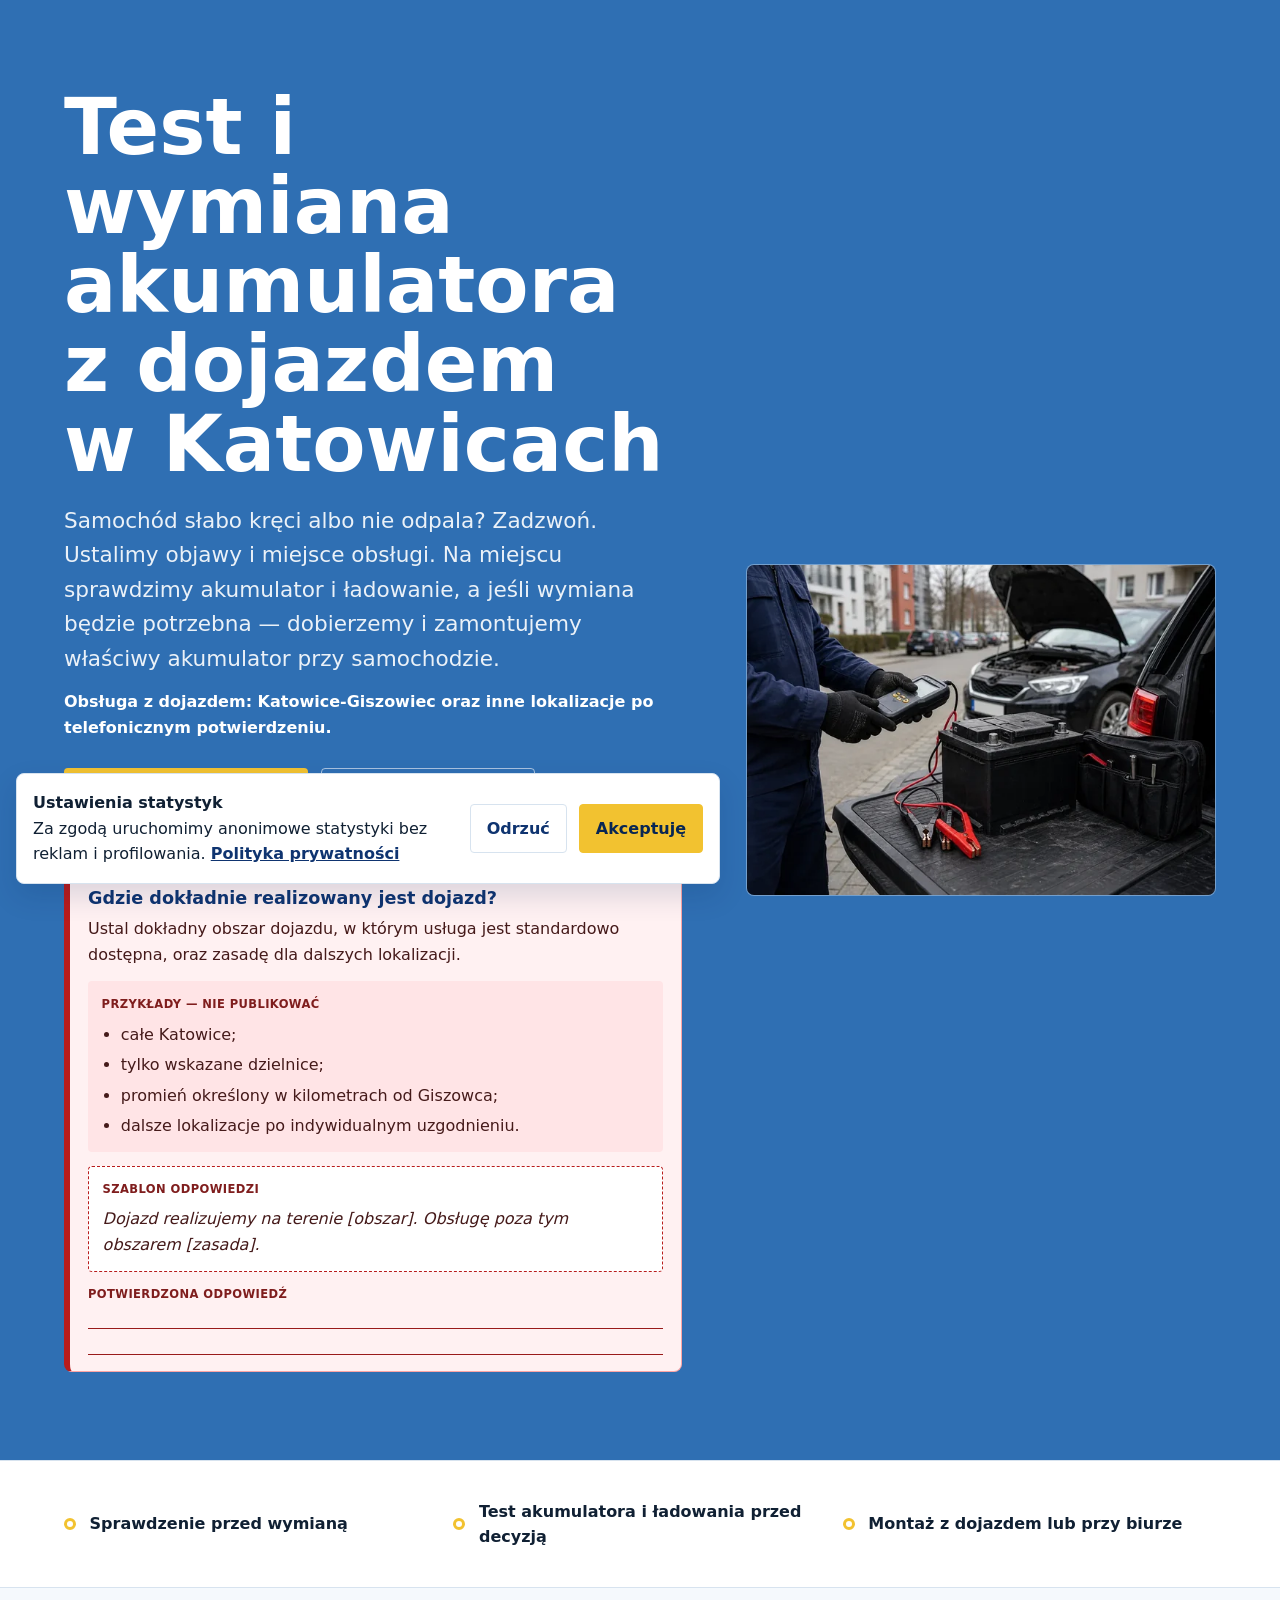
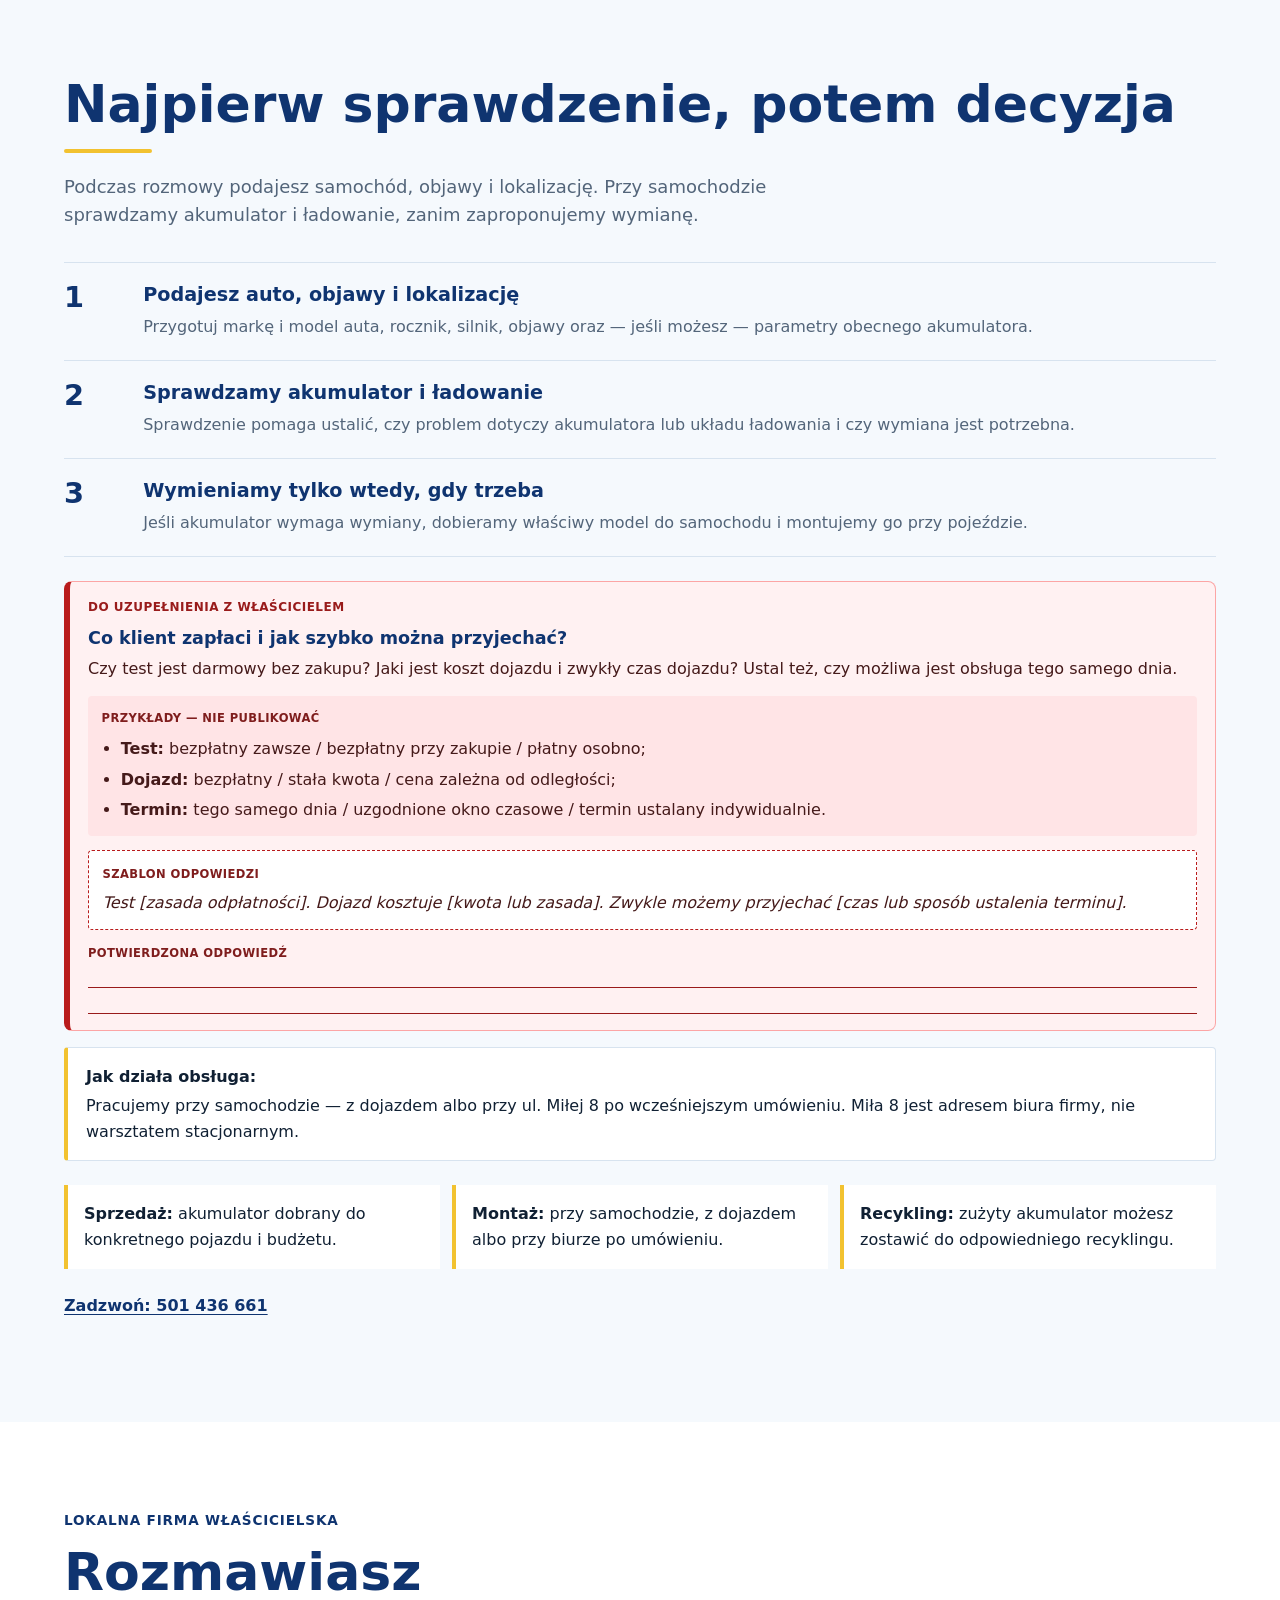
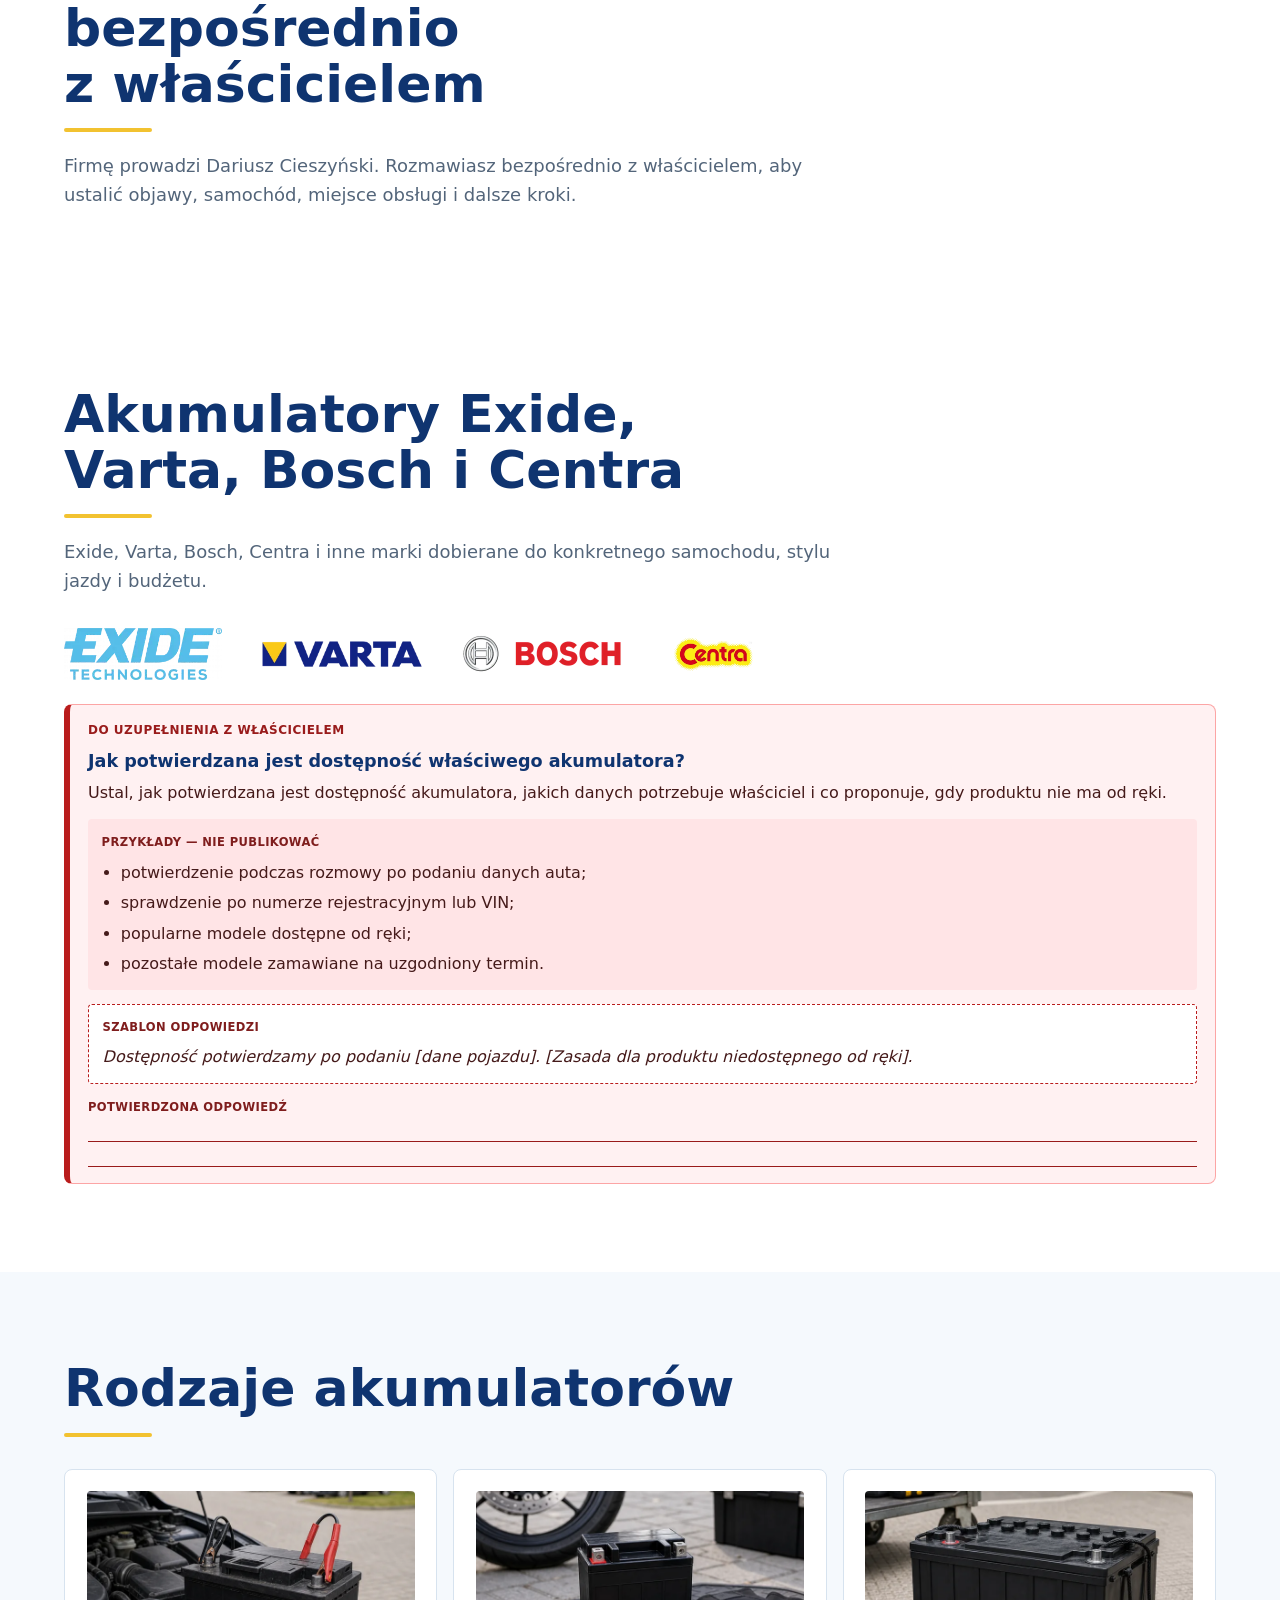
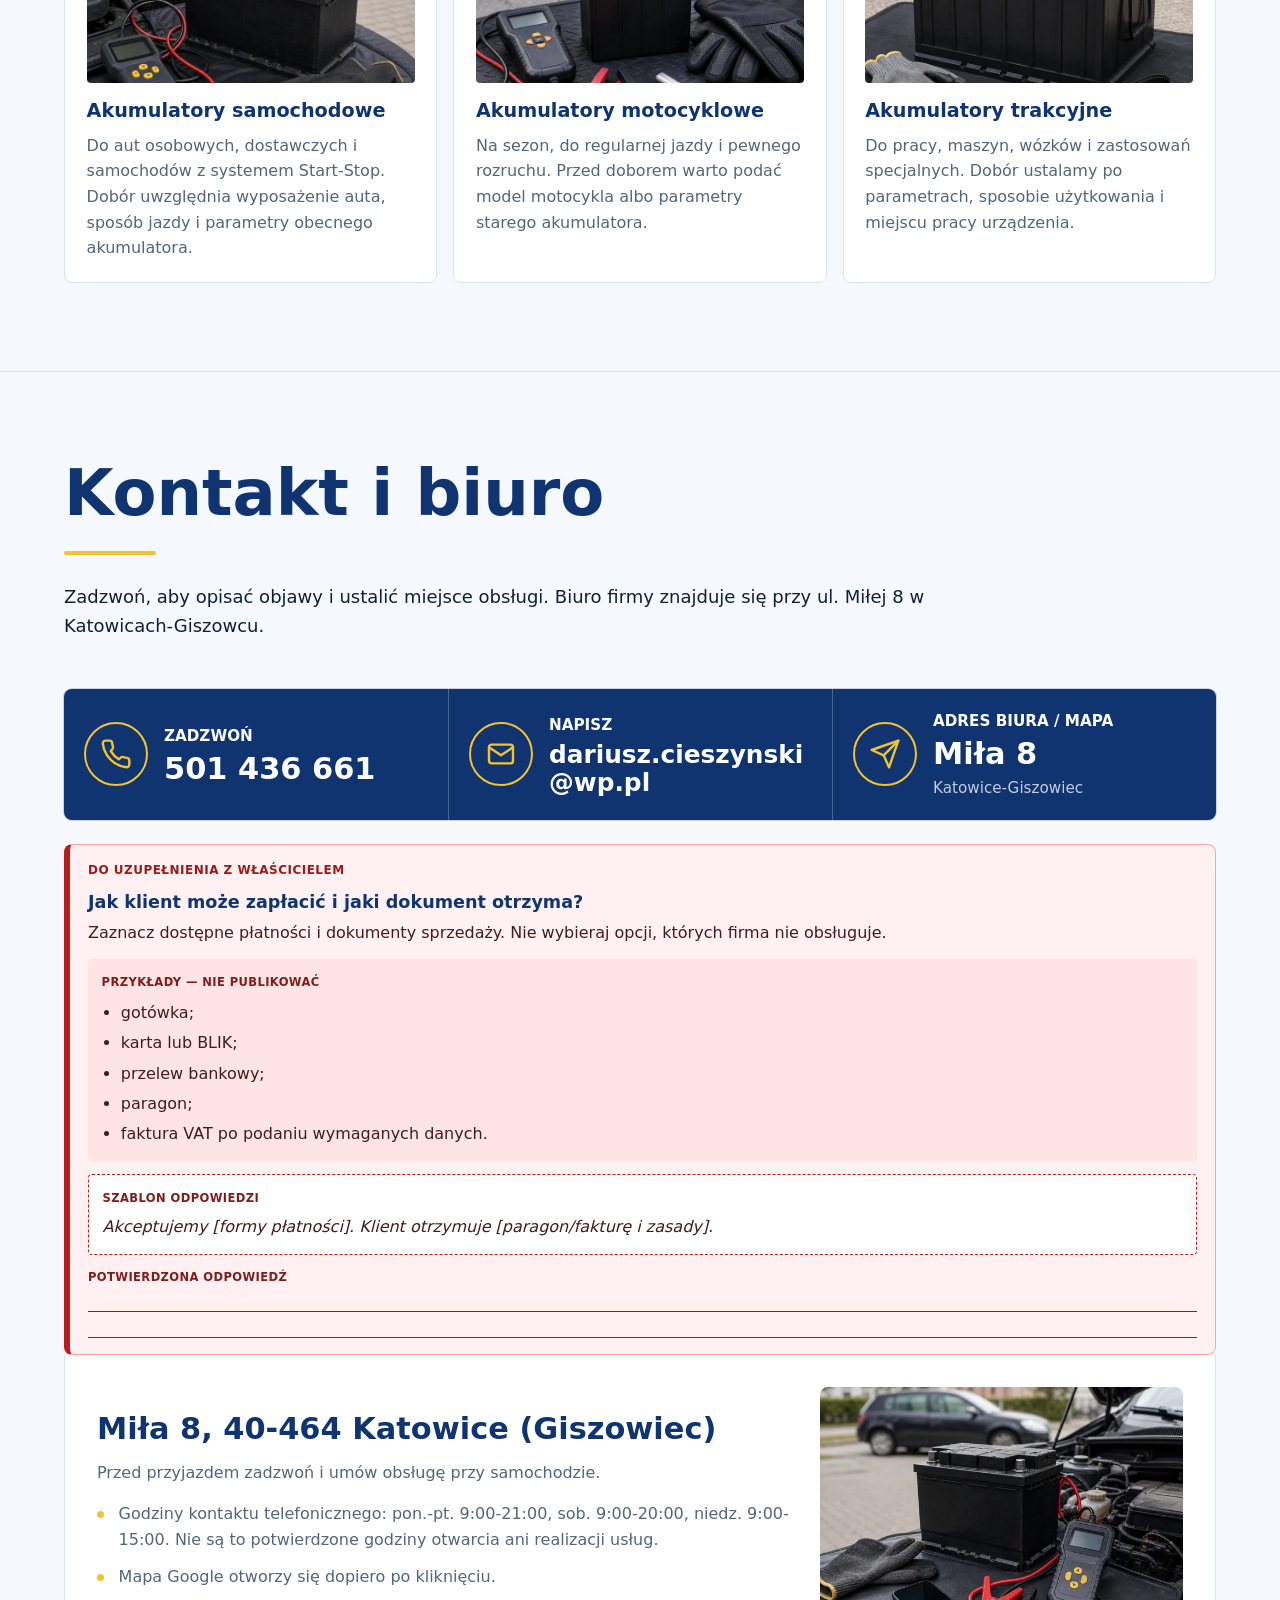
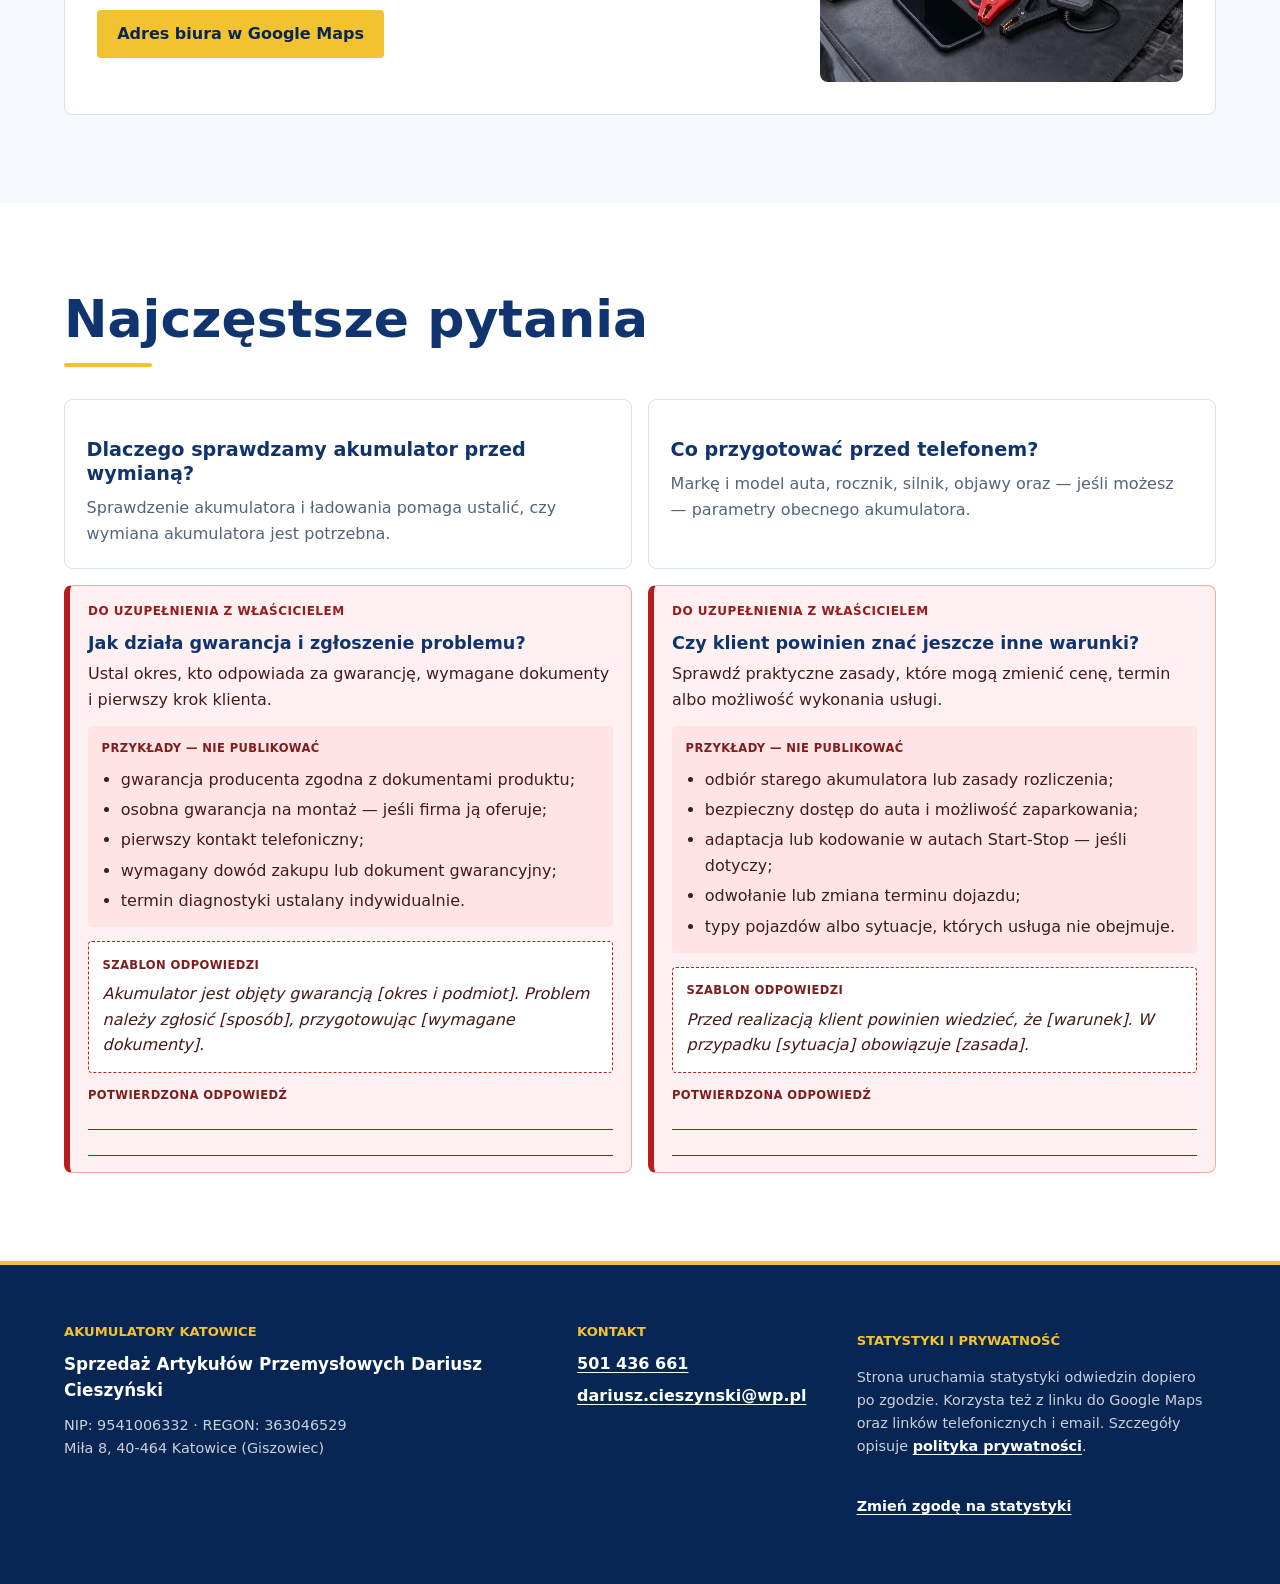
==== commit 35b098f3: "feat: add guidance to owner placeholders" ====
--- a/index.html
+++ b/index.html
@@ -182,7 +182,26 @@
                     </div>
                     <aside class="owner-todo owner-todo--compact">
                         <strong class="owner-todo__label">DO UZUPEŁNIENIA Z WŁAŚCICIELEM</strong>
-                        <span>Jaki jest dokładny obszar dojazdu: całe Katowice, wskazane dzielnice czy określony promień?</span>
+                        <strong class="owner-todo__heading">Gdzie dokładnie realizowany jest dojazd?</strong>
+                        <p>Ustal dokładny obszar dojazdu, w którym usługa jest standardowo dostępna, oraz zasadę dla dalszych lokalizacji.</p>
+                        <div class="owner-todo__examples">
+                            <strong>PRZYKŁADY — NIE PUBLIKOWAĆ</strong>
+                            <ul>
+                                <li>całe Katowice;</li>
+                                <li>tylko wskazane dzielnice;</li>
+                                <li>promień określony w kilometrach od Giszowca;</li>
+                                <li>dalsze lokalizacje po indywidualnym uzgodnieniu.</li>
+                            </ul>
+                        </div>
+                        <div class="owner-todo__template">
+                            <strong>SZABLON ODPOWIEDZI</strong>
+                            <p>Dojazd realizujemy na terenie [obszar]. Obsługę poza tym obszarem [zasada].</p>
+                        </div>
+                        <div class="owner-todo__answer">
+                            <strong>POTWIERDZONA ODPOWIEDŹ</strong>
+                            <span aria-hidden="true"></span>
+                            <span aria-hidden="true"></span>
+                        </div>
                     </aside>
                 </div>
                 <div class="hero-media">
@@ -235,7 +254,25 @@
                 </div>
                 <aside class="owner-todo">
                     <strong class="owner-todo__label">DO UZUPEŁNIENIA Z WŁAŚCICIELEM</strong>
-                    <p>Czy test jest darmowy bez zakupu? Czy obowiązuje koszt dojazdu? Jaki jest zwykły czas dojazdu i czy możliwa jest obsługa tego samego dnia?</p>
+                    <strong class="owner-todo__heading">Co klient zapłaci i jak szybko można przyjechać?</strong>
+                    <p>Czy test jest darmowy bez zakupu? Jaki jest koszt dojazdu i zwykły czas dojazdu? Ustal też, czy możliwa jest obsługa tego samego dnia.</p>
+                    <div class="owner-todo__examples">
+                        <strong>PRZYKŁADY — NIE PUBLIKOWAĆ</strong>
+                        <ul>
+                            <li><strong>Test:</strong> bezpłatny zawsze / bezpłatny przy zakupie / płatny osobno;</li>
+                            <li><strong>Dojazd:</strong> bezpłatny / stała kwota / cena zależna od odległości;</li>
+                            <li><strong>Termin:</strong> tego samego dnia / uzgodnione okno czasowe / termin ustalany indywidualnie.</li>
+                        </ul>
+                    </div>
+                    <div class="owner-todo__template">
+                        <strong>SZABLON ODPOWIEDZI</strong>
+                        <p>Test [zasada odpłatności]. Dojazd kosztuje [kwota lub zasada]. Zwykle możemy przyjechać [czas lub sposób ustalenia terminu].</p>
+                    </div>
+                    <div class="owner-todo__answer">
+                        <strong>POTWIERDZONA ODPOWIEDŹ</strong>
+                        <span aria-hidden="true"></span>
+                        <span aria-hidden="true"></span>
+                    </div>
                 </aside>
                 <div class="service-policy">
                     <strong>Jak działa obsługa:</strong>
@@ -277,7 +314,26 @@
                 </div>
                 <aside class="owner-todo">
                     <strong class="owner-todo__label">DO UZUPEŁNIENIA Z WŁAŚCICIELEM</strong>
-                    <p>Jak przed dojazdem potwierdzana jest dostępność akumulatora do konkretnego auta?</p>
+                    <strong class="owner-todo__heading">Jak potwierdzana jest dostępność właściwego akumulatora?</strong>
+                    <p>Ustal, jak potwierdzana jest dostępność akumulatora, jakich danych potrzebuje właściciel i co proponuje, gdy produktu nie ma od ręki.</p>
+                    <div class="owner-todo__examples">
+                        <strong>PRZYKŁADY — NIE PUBLIKOWAĆ</strong>
+                        <ul>
+                            <li>potwierdzenie podczas rozmowy po podaniu danych auta;</li>
+                            <li>sprawdzenie po numerze rejestracyjnym lub VIN;</li>
+                            <li>popularne modele dostępne od ręki;</li>
+                            <li>pozostałe modele zamawiane na uzgodniony termin.</li>
+                        </ul>
+                    </div>
+                    <div class="owner-todo__template">
+                        <strong>SZABLON ODPOWIEDZI</strong>
+                        <p>Dostępność potwierdzamy po podaniu [dane pojazdu]. [Zasada dla produktu niedostępnego od ręki].</p>
+                    </div>
+                    <div class="owner-todo__answer">
+                        <strong>POTWIERDZONA ODPOWIEDŹ</strong>
+                        <span aria-hidden="true"></span>
+                        <span aria-hidden="true"></span>
+                    </div>
                 </aside>
             </div>
         </section>
@@ -358,7 +414,27 @@
 
                 <aside class="owner-todo">
                     <strong class="owner-todo__label">DO UZUPEŁNIENIA Z WŁAŚCICIELEM</strong>
-                    <p>Jakie formy płatności są dostępne? Czy klient otrzymuje paragon lub fakturę VAT?</p>
+                    <strong class="owner-todo__heading">Jak klient może zapłacić i jaki dokument otrzyma?</strong>
+                    <p>Zaznacz dostępne płatności i dokumenty sprzedaży. Nie wybieraj opcji, których firma nie obsługuje.</p>
+                    <div class="owner-todo__examples">
+                        <strong>PRZYKŁADY — NIE PUBLIKOWAĆ</strong>
+                        <ul>
+                            <li>gotówka;</li>
+                            <li>karta lub BLIK;</li>
+                            <li>przelew bankowy;</li>
+                            <li>paragon;</li>
+                            <li>faktura VAT po podaniu wymaganych danych.</li>
+                        </ul>
+                    </div>
+                    <div class="owner-todo__template">
+                        <strong>SZABLON ODPOWIEDZI</strong>
+                        <p>Akceptujemy [formy płatności]. Klient otrzymuje [paragon/fakturę i zasady].</p>
+                    </div>
+                    <div class="owner-todo__answer">
+                        <strong>POTWIERDZONA ODPOWIEDŹ</strong>
+                        <span aria-hidden="true"></span>
+                        <span aria-hidden="true"></span>
+                    </div>
                 </aside>
 
                 <div class="contact-panel">
@@ -396,11 +472,51 @@
                 <div class="faq-owner-grid">
                     <aside class="owner-todo">
                         <strong class="owner-todo__label">DO UZUPEŁNIENIA Z WŁAŚCICIELEM</strong>
-                        <p>Jaka jest warancja na akumulator i montaż oraz jak klient zgłasza problem?</p>
+                        <strong class="owner-todo__heading">Jak działa gwarancja i zgłoszenie problemu?</strong>
+                        <p>Ustal okres, kto odpowiada za gwarancję, wymagane dokumenty i pierwszy krok klienta.</p>
+                        <div class="owner-todo__examples">
+                            <strong>PRZYKŁADY — NIE PUBLIKOWAĆ</strong>
+                            <ul>
+                                <li>gwarancja producenta zgodna z dokumentami produktu;</li>
+                                <li>osobna gwarancja na montaż — jeśli firma ją oferuje;</li>
+                                <li>pierwszy kontakt telefoniczny;</li>
+                                <li>wymagany dowód zakupu lub dokument gwarancyjny;</li>
+                                <li>termin diagnostyki ustalany indywidualnie.</li>
+                            </ul>
+                        </div>
+                        <div class="owner-todo__template">
+                            <strong>SZABLON ODPOWIEDZI</strong>
+                            <p>Akumulator jest objęty gwarancją [okres i podmiot]. Problem należy zgłosić [sposób], przygotowując [wymagane dokumenty].</p>
+                        </div>
+                        <div class="owner-todo__answer">
+                            <strong>POTWIERDZONA ODPOWIEDŹ</strong>
+                            <span aria-hidden="true"></span>
+                            <span aria-hidden="true"></span>
+                        </div>
                     </aside>
                     <aside class="owner-todo">
                         <strong class="owner-todo__label">DO UZUPEŁNIENIA Z WŁAŚCICIELEM</strong>
-                        <p>Czy przed publikacją trzeba dopisać inne warunki zakupu lub realizacji usługi?</p>
+                        <strong class="owner-todo__heading">Czy klient powinien znać jeszcze inne warunki?</strong>
+                        <p>Sprawdź praktyczne zasady, które mogą zmienić cenę, termin albo możliwość wykonania usługi.</p>
+                        <div class="owner-todo__examples">
+                            <strong>PRZYKŁADY — NIE PUBLIKOWAĆ</strong>
+                            <ul>
+                                <li>odbiór starego akumulatora lub zasady rozliczenia;</li>
+                                <li>bezpieczny dostęp do auta i możliwość zaparkowania;</li>
+                                <li>adaptacja lub kodowanie w autach Start-Stop — jeśli dotyczy;</li>
+                                <li>odwołanie lub zmiana terminu dojazdu;</li>
+                                <li>typy pojazdów albo sytuacje, których usługa nie obejmuje.</li>
+                            </ul>
+                        </div>
+                        <div class="owner-todo__template">
+                            <strong>SZABLON ODPOWIEDZI</strong>
+                            <p>Przed realizacją klient powinien wiedzieć, że [warunek]. W przypadku [sytuacja] obowiązuje [zasada].</p>
+                        </div>
+                        <div class="owner-todo__answer">
+                            <strong>POTWIERDZONA ODPOWIEDŹ</strong>
+                            <span aria-hidden="true"></span>
+                            <span aria-hidden="true"></span>
+                        </div>
                     </aside>
                 </div>
             </div>
--- a/assets/site.css
+++ b/assets/site.css
@@ -207,6 +207,61 @@
   margin: 0;
 }
 
+.owner-todo__heading {
+  display: block;
+  margin: 0.65rem 0 0.35rem;
+  color: var(--color-navy);
+  font-size: 1.1rem;
+  line-height: 1.35;
+}
+
+.owner-todo__examples {
+  margin-top: 0.85rem;
+  padding: 0.85rem;
+  background: #ffe4e6;
+  border-radius: var(--radius-sm);
+}
+
+.owner-todo__examples > strong,
+.owner-todo__template > strong,
+.owner-todo__answer > strong {
+  display: block;
+  color: #7f1d1d;
+  font-size: 0.72rem;
+  font-weight: 800;
+  letter-spacing: 0.035em;
+}
+
+.owner-todo__examples ul {
+  display: grid;
+  gap: 0.3rem;
+  margin: 0.55rem 0 0;
+  padding-left: 1.2rem;
+}
+
+.owner-todo__template {
+  margin-top: 0.85rem;
+  padding: 0.85rem;
+  background: var(--color-white);
+  border: 1px dashed #b91c1c;
+  border-radius: var(--radius-sm);
+}
+
+.owner-todo__template p {
+  margin-top: 0.45rem;
+  font-style: italic;
+}
+
+.owner-todo__answer {
+  margin-top: 0.85rem;
+}
+
+.owner-todo__answer span {
+  display: block;
+  height: 1.6rem;
+  border-bottom: 1px solid #991b1b;
+}
+
 .service-policy {
   display: grid;
   gap: 0.25rem;
